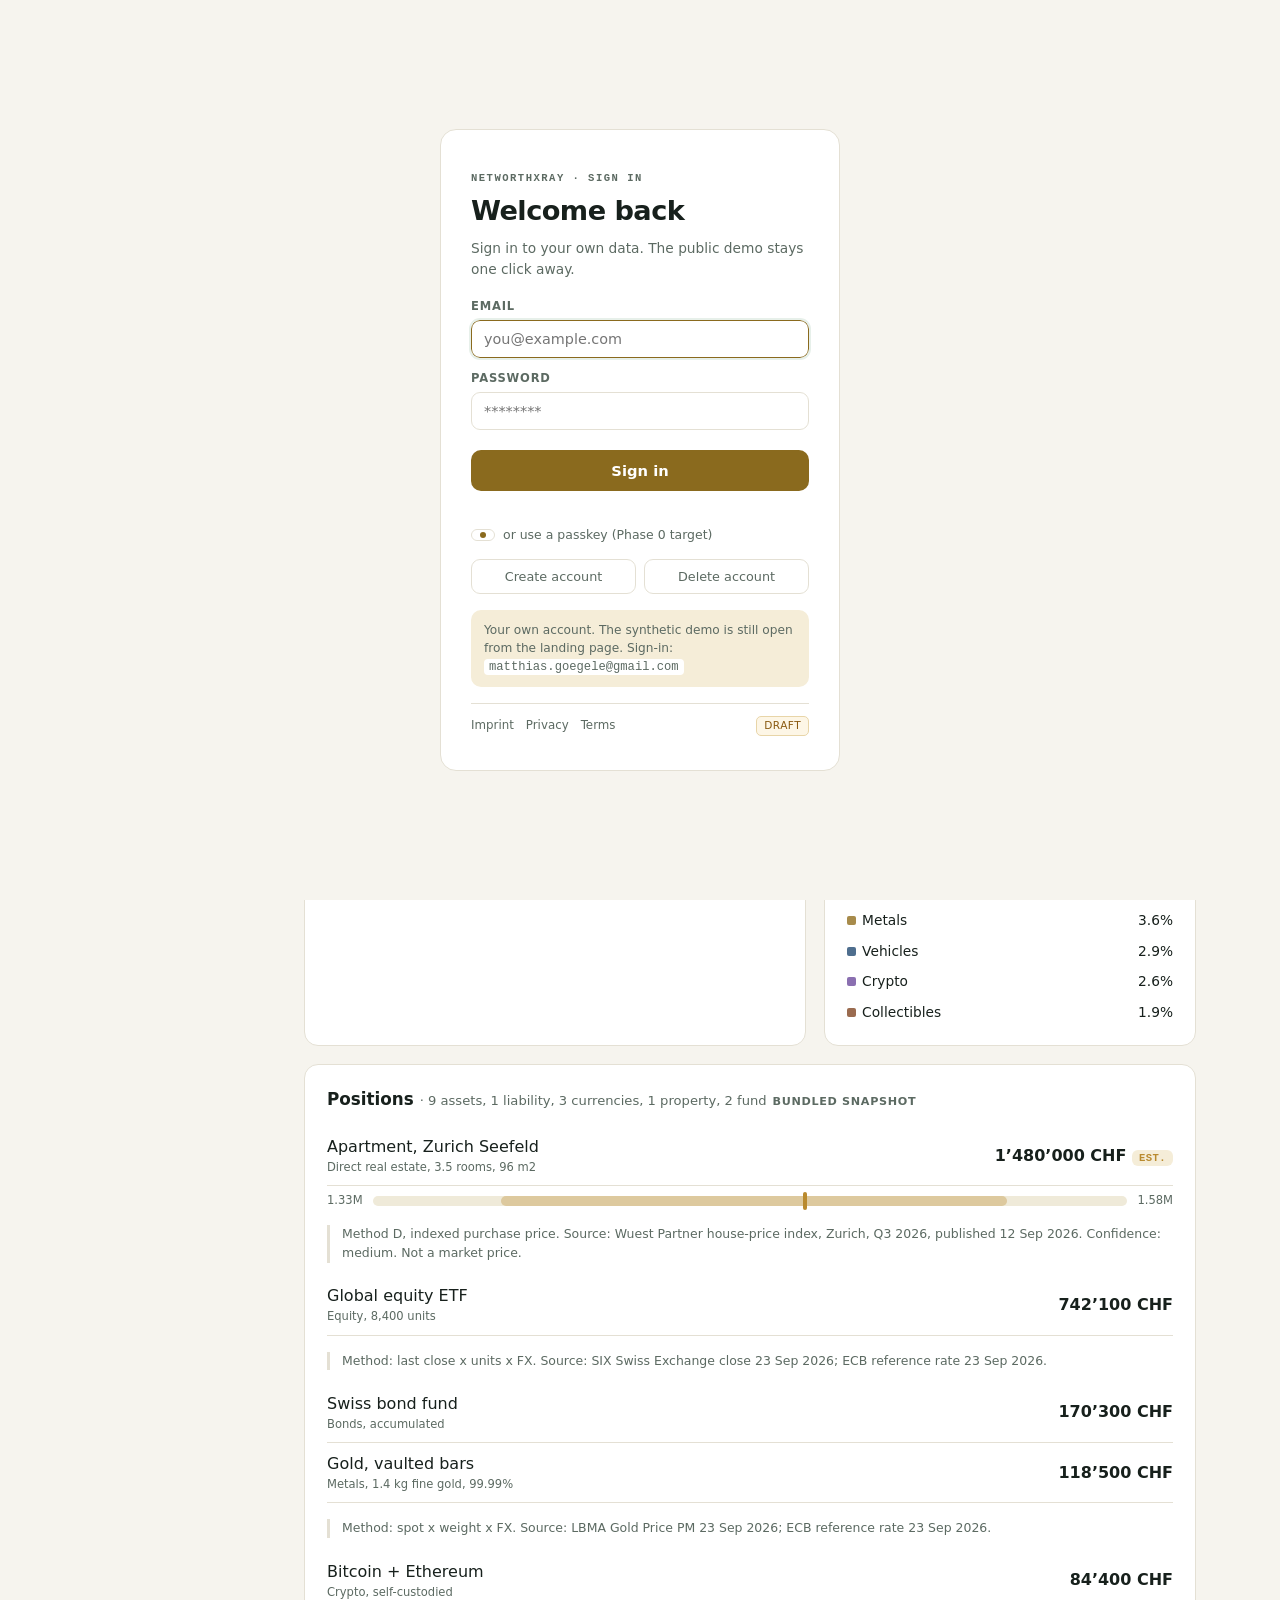
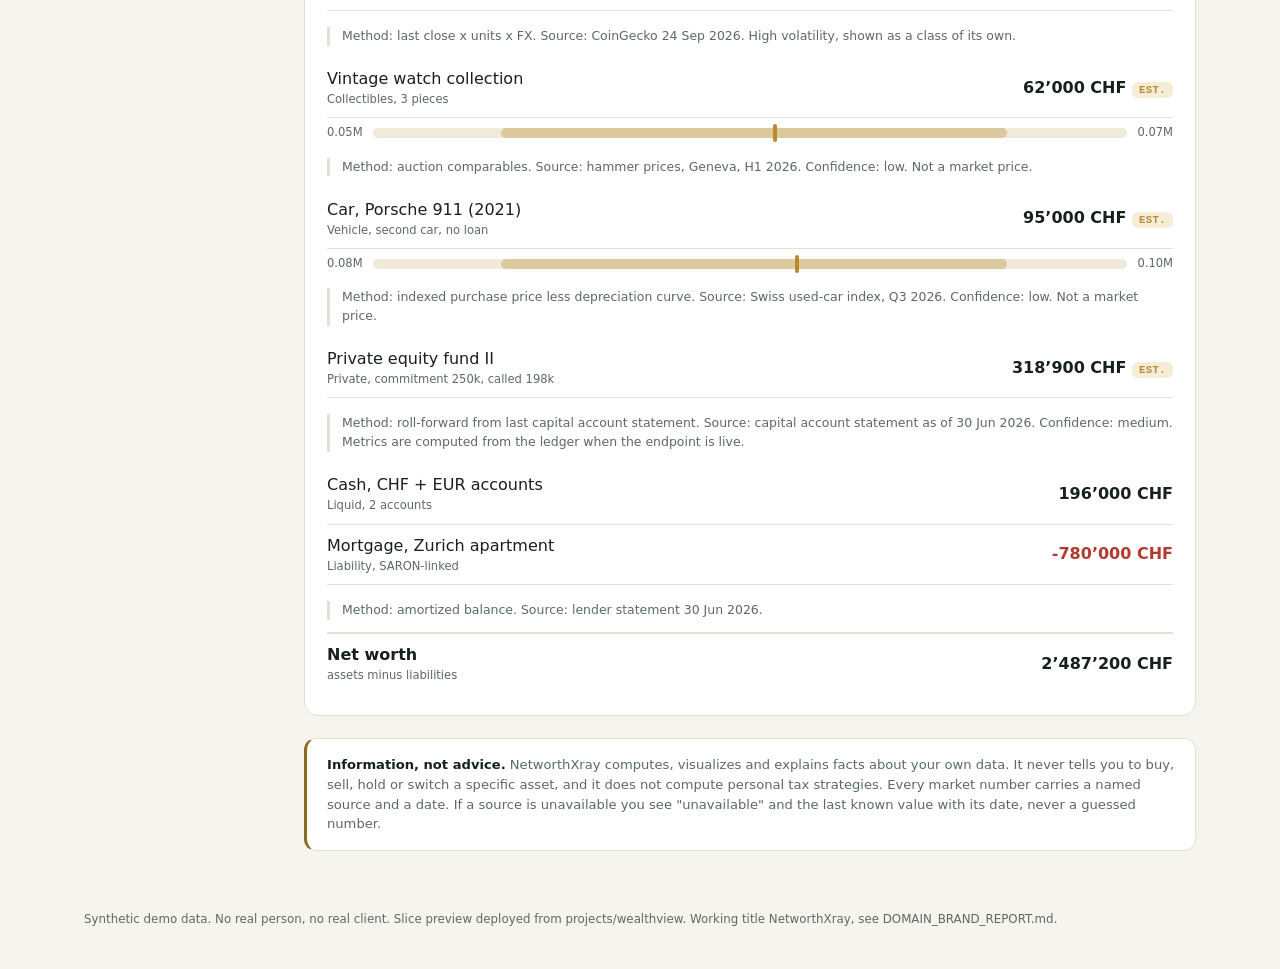
==== app.html @ 2829e78d "feat: life-change check-in + fix boot-order i18n key leak" ====
<!DOCTYPE html>
<html lang="en">
<head>
<meta charset="UTF-8">
<meta name="viewport" content="width=device-width, initial-scale=1.0">
<link rel="icon" href="data:image/svg+xml,%3Csvg xmlns='http://www.w3.org/2000/svg' viewBox='0 0 16 16'%3E%3Crect width='16' height='16' rx='3' fill='%231F5E4C'/%3E%3C/svg%3E">
<link rel="manifest" href="manifest.json">
<link rel="apple-touch-icon" href="icon.svg">
<meta name="theme-color" content="#1F5E4C">
<meta name="apple-mobile-web-app-capable" content="yes">
<meta name="apple-mobile-web-app-status-bar-style" content="default">
<meta name="apple-mobile-web-app-title" content="">
<title>NetworthXray</title>
<meta name="robots" content="noindex,nofollow">
<meta name="description" content="NetworthXray app: the personal wealth cockpit behind the sign-in. Net worth, allocation, valuations across currencies, a Swiss tax pack, all with method, source and date.">
<style>
  :root{
    --pine:#1F5E4C; --pine-soft:#E7F0EA; --paper:#F6F4EE; --card:#FFFFFF;
    --ink:#17201C; --muted:#5C6A62; --line:#E4E0D4;
    --est:#B98A2E; --est-soft:#F5EDD8; --pos:#2E6B3E; --neg:#B23A2E;
  }
  *{box-sizing:border-box;}
  body{margin:0;background:var(--paper);color:var(--ink);
    font-family:system-ui,-apple-system,"Segoe UI",sans-serif;line-height:1.5;}
  .num{font-variant-numeric:tabular-nums;}
  header{border-bottom:1px solid var(--line);background:var(--card);position:sticky;top:0;z-index:20;}
  .bar{max-width:1160px;margin:0 auto;padding:13px 24px;display:flex;align-items:center;gap:16px;}
  .brand{display:inline-flex;align-items:center;gap:8px;font-weight:700;letter-spacing:-.01em;font-size:1.05rem;}
  .brand .mk{width:24px;height:24px;border-radius:6px;display:block;}
  .brand b{color:var(--pine);}
  .who{margin-left:auto;font-size:.8rem;color:var(--muted);}
  .demo{font-size:.66rem;font-weight:700;letter-spacing:.1em;text-transform:uppercase;
    color:var(--est);background:var(--est-soft);padding:3px 9px;border-radius:999px;
    font-family:ui-monospace,monospace;}
  .shell{max-width:1160px;margin:0 auto;padding:0 24px 60px;display:grid;
    grid-template-columns:196px 1fr;gap:24px;align-items:start;}
  .nav{position:sticky;top:64px;padding:20px 0;display:flex;flex-direction:column;gap:2px;}
  .nav a{padding:9px 13px;border-radius:9px;color:var(--muted);text-decoration:none;
    font-size:.87rem;font-weight:500;cursor:pointer;}
  .nav a:hover{background:var(--card);color:var(--ink);}
  .nav a.on{background:var(--pine);color:#fff;}
  .nav .sec{font-family:ui-monospace,monospace;font-size:.62rem;letter-spacing:.14em;
    text-transform:uppercase;color:var(--muted);padding:14px 13px 4px;font-weight:700;}
  main{padding:26px 0 0;min-width:0;}
  .view{display:none;} .view.on{display:block;}
  .grid{display:grid;gap:18px;}
  .hero{grid-template-columns:1.35fr 1fr;}
  @media(max-width:820px){.hero{grid-template-columns:1fr;}}
  .card{background:var(--card);border:1px solid var(--line);border-radius:14px;padding:22px;}
  .eyebrow{font-family:ui-monospace,monospace;letter-spacing:.14em;text-transform:uppercase;
    font-size:.66rem;color:var(--muted);font-weight:700;}
  h1{font-size:2.5rem;font-weight:700;letter-spacing:-.02em;margin:.35rem 0 .2rem;font-variant-numeric:tabular-nums;}
  h2{font-size:1.05rem;margin:0 0 14px;font-weight:600;}
  h3{font-size:.9rem;margin:18px 0 8px;font-weight:700;}
  .sub{color:var(--muted);font-size:.85rem;display:flex;gap:14px;flex-wrap:wrap;align-items:center;}
  .chg{font-weight:600;font-size:.85rem;}
  .chg.up{color:var(--pos);} .chg.down{color:var(--neg);}
  .src{display:inline-flex;align-items:center;gap:5px;font-size:.72rem;color:var(--muted);
    border:1px solid var(--line);border-radius:999px;padding:2px 8px;}
  .src .dot{width:6px;height:6px;border-radius:50%;background:var(--pine);}
  .row{display:flex;justify-content:space-between;align-items:center;padding:9px 0;border-bottom:1px solid var(--line);gap:12px;}
  .row:last-child{border-bottom:0;}
  .row .l{display:flex;flex-direction:column;min-width:0;}
  .row .l small{color:var(--muted);font-size:.72rem;}
  .row .r{text-align:right;font-variant-numeric:tabular-nums;font-weight:600;white-space:nowrap;}
  .alloc{display:grid;gap:10px;margin-top:4px;}
  .alloc .a{display:grid;grid-template-columns:1fr auto;gap:8px;align-items:center;font-size:.86rem;}
  .bar2{height:8px;border-radius:6px;background:var(--pine-soft);overflow:hidden;margin-top:4px;}
  .bar2 i{display:block;height:100%;background:var(--pine);border-radius:6px;}
  .est-badge{font-size:.66rem;font-weight:700;color:var(--est);background:var(--est-soft);
    padding:2px 7px;border-radius:6px;font-family:ui-monospace,monospace;letter-spacing:.04em;}
  .stale-badge{font-size:.66rem;font-weight:700;color:#8a3b12;background:#F6E2D2;
    padding:2px 7px;border-radius:6px;font-family:ui-monospace,monospace;letter-spacing:.04em;}
  .rm{font-size:.66rem;font-weight:700;color:var(--muted);background:transparent;
    border:1px solid var(--line);border-radius:6px;padding:3px 8px;margin-left:8px;
    cursor:pointer;letter-spacing:.04em;}
  .rm:hover{color:var(--neg);border-color:var(--neg);}
  .rm-toggle{font-size:.7rem;font-weight:700;color:var(--muted);background:transparent;
    border:1px solid var(--line);border-radius:6px;padding:5px 10px;margin:10px 0 4px;
    cursor:pointer;letter-spacing:.04em;text-transform:uppercase;}
  .rm-toggle:hover{color:var(--pine);border-color:var(--pine);}
  #rmList .row{opacity:.72;}
  .restore{font-size:.66rem;font-weight:700;color:var(--pine);background:transparent;
    border:1px solid var(--pine);border-radius:6px;padding:3px 8px;margin-left:8px;
    cursor:pointer;letter-spacing:.04em;}
  .restore:hover{background:var(--pine);color:#fff;}
  .range{display:flex;align-items:center;gap:10px;margin-top:6px;}
  .range .track{flex:1;height:10px;background:#EFEAD9;border-radius:6px;position:relative;}
  .range .band{position:absolute;top:0;bottom:0;background:var(--est);opacity:.35;border-radius:6px;}
  .range .pt{position:absolute;top:-4px;width:4px;height:18px;background:var(--est);border-radius:2px;}
  .flag{display:flex;gap:10px;padding:10px 0;border-bottom:1px solid var(--line);font-size:.85rem;}
  .flag:last-child{border-bottom:0;}
  .flag .k{font-family:ui-monospace,monospace;font-size:.68rem;font-weight:700;color:var(--pine);
    background:var(--pine-soft);padding:2px 7px;border-radius:6px;height:fit-content;white-space:nowrap;}
  .flag small{color:var(--muted);display:block;margin-top:2px;}
  .note{margin-top:16px;font-size:.78rem;color:var(--muted);border-left:3px solid var(--line);padding-left:12px;}
  .nocall{margin-top:22px;background:var(--card);border:1px solid var(--line);border-left:3px solid var(--pine);
    border-radius:12px;padding:16px 20px;font-size:.82rem;color:var(--muted);}
  .nocall b{color:var(--ink);}
  .strip{display:grid;grid-template-columns:repeat(auto-fill,minmax(168px,1fr));gap:12px;}
  .tick{background:var(--card);border:1px solid var(--line);border-radius:12px;padding:14px 15px;}
  .tick .nm{font-size:.78rem;font-weight:600;}
  .tick .vl{font-size:1.25rem;font-weight:700;font-variant-numeric:tabular-nums;margin:3px 0 2px;}
  .tick .mt{font-size:.68rem;color:var(--muted);display:flex;justify-content:space-between;gap:6px;}
  .tick .mt .dt{font-family:ui-monospace,monospace;}
  form .f{display:grid;grid-template-columns:1fr 1fr;gap:12px;}
  @media(max-width:640px){form .f{grid-template-columns:1fr;}}
  label{display:block;font-size:.72rem;font-weight:700;color:var(--muted);
    text-transform:uppercase;letter-spacing:.07em;margin:12px 0 5px;}
  input,select{width:100%;padding:10px 12px;border:1px solid var(--line);border-radius:9px;
    font-size:.9rem;font-family:inherit;background:#fff;color:var(--ink);}
  input:focus,select:focus{outline:2px solid var(--pine-soft);border-color:var(--pine);}
  .btn{margin-top:16px;padding:11px 18px;border:0;border-radius:10px;background:var(--pine);
    color:#fff;font-size:.88rem;font-weight:600;cursor:pointer;font-family:inherit;}
  .btn:hover{background:#194b3d;}
  .btn.ghost{background:#fff;color:var(--muted);border:1px solid var(--line);}
  .tag{font-size:.68rem;font-family:ui-monospace,monospace;background:var(--pine-soft);
    color:var(--pine);padding:2px 7px;border-radius:6px;}
  .tag.tag-warn{background:#fdecc8;color:#8a5a00;}
  .empty{color:var(--muted);font-size:.85rem;padding:10px 0;}

  .q{margin-top:6px;}
  .q .qi{padding:13px 0;border-bottom:1px solid var(--line);}
  .q .qi:last-of-type{border-bottom:0;}
  .q .qt{font-size:.87rem;font-weight:600;margin:0 0 9px;}
  .q .qo{display:flex;gap:8px;flex-wrap:wrap;}
  .q .qo label{display:inline-flex;align-items:center;gap:6px;margin:0;padding:7px 12px;
    border:1px solid var(--line);border-radius:999px;font-size:.8rem;font-weight:500;
    text-transform:none;letter-spacing:0;color:var(--muted);cursor:pointer;background:#fff;}
  .q .qo input{width:auto;margin:0;padding:0;}
  .q .qo label.sel{border-color:var(--pine);background:var(--pine-soft);color:var(--ink);font-weight:600;}
  .chips{display:flex;gap:8px;flex-wrap:wrap;margin-top:4px;}
  .chip{padding:8px 14px;border:1px solid var(--line);border-radius:999px;background:#fff;
    font-size:.83rem;font-weight:600;color:var(--muted);cursor:pointer;font-family:inherit;}
  .chip:hover{border-color:var(--pine);color:var(--pine);}
  .chip.on{background:var(--pine);color:#fff;border-color:var(--pine);}
  .gapbar{margin-top:6px;}
  .gapbar .gl{display:grid;grid-template-columns:150px 1fr 200px;gap:12px;align-items:center;
    padding:9px 0;border-bottom:1px solid var(--line);font-size:.83rem;}
  .gapbar .gl:last-child{border-bottom:0;}
  @media(max-width:820px){.gapbar .gl{grid-template-columns:1fr;gap:4px;}}
  .gapbar .track{position:relative;height:22px;background:#EFEAD9;border-radius:6px;overflow:hidden;}
  .gapbar .cur{position:absolute;top:0;bottom:0;background:rgba(31,94,76,.22);}
  .gapbar .tgt{position:absolute;top:-3px;bottom:-3px;width:3px;background:var(--pine);border-radius:2px;}
  .gapbar .delta{font-variant-numeric:tabular-nums;font-weight:600;text-align:right;}
  .gapbar .delta.over{color:var(--est);} .gapbar .delta.under{color:var(--neg);}
  .gapbar .delta.matched{color:var(--pos);}
  .rep{margin-top:8px;border:1px solid var(--line);border-radius:12px;padding:18px 20px;
    background:#FCFBF7;font-size:.87rem;line-height:1.6;}
  .rep h3{margin:14px 0 6px;font-size:.82rem;font-family:ui-monospace,monospace;letter-spacing:.08em;
    text-transform:uppercase;color:var(--pine);}
  .rep h3:first-child{margin-top:0;}
  .rep p{margin:0 0 6px;}
  .rep .closing{color:var(--muted);font-size:.78rem;border-top:1px solid var(--line);
    padding-top:10px;margin-top:12px;}
  footer{max-width:1160px;margin:0 auto;padding:0 24px 40px;color:var(--muted);font-size:.74rem;}

  .gate{position:fixed;inset:0;background:var(--paper);display:flex;align-items:center;
    justify-content:center;padding:24px;z-index:50;}
  .gate.hidden{display:none;}
  .gate .box{background:var(--card);border:1px solid var(--line);border-radius:16px;
    padding:34px 30px;max-width:400px;width:100%;}
  .gate h1{font-size:1.7rem;margin:.2rem 0 .4rem;letter-spacing:-.02em;}
  .gate p{color:var(--muted);font-size:.86rem;margin:.2rem 0 18px;}
  .gate .go{margin-top:20px;width:100%;padding:12px;border:0;border-radius:10px;
    background:var(--pine);color:#fff;font-size:.92rem;font-weight:600;cursor:pointer;font-family:inherit;}
  .gate .go:hover{background:#194b3d;}
  .gate .hint{margin-top:16px;font-size:.76rem;color:var(--muted);
    background:var(--est-soft);border-radius:10px;padding:11px 13px;}
  .gate .hint code{font-family:ui-monospace,monospace;background:#fff;padding:1px 5px;border-radius:4px;}
  .gate .ops{display:flex;gap:8px;margin-top:14px;}
  .gate .ops button{flex:1;padding:9px;border:1px solid var(--line);border-radius:9px;
    background:#fff;cursor:pointer;font-family:inherit;font-size:.8rem;color:var(--muted);}
  .gate .ops button:hover{border-color:var(--pine);color:var(--pine);}
  .gate .passkey{display:flex;align-items:center;gap:8px;margin-top:12px;font-size:.78rem;color:var(--muted);}
  .gate .gatefoot{display:flex;flex-wrap:wrap;gap:12px;align-items:center;margin-top:16px;
    padding-top:12px;border-top:1px solid var(--line);font-size:.74rem;}
  .gate .gatefoot a{color:var(--muted);text-decoration:none;}
  .gate .gatefoot a:hover{color:var(--pine);}
  .gate .gateerr{color:#b3261e;font-size:.8rem;margin-top:10px;min-height:1em;}
  .gate .drafttag{margin-left:auto;background:#fdf6e6;border:1px solid #e8d5a8;color:#8a5a12;
    border-radius:5px;padding:1px 7px;font-size:.66rem;text-transform:uppercase;letter-spacing:.04em;}

  /* responsive: desktop, iPad, mobile */
  .navbtn{display:none;margin-left:auto;background:var(--card);border:1px solid var(--line);
    border-radius:9px;padding:7px 12px;font:inherit;font-size:.82rem;font-weight:600;
    color:var(--ink);cursor:pointer;}
  .navbtn:hover{border-color:var(--pine);color:var(--pine);}
  .navbtn .chev{color:var(--muted);font-size:.7rem;}
  .langbtn{margin-left:auto;background:var(--card);border:1px solid var(--line);
    border-radius:9px;padding:7px 11px;font:inherit;font-size:.8rem;font-weight:700;
    letter-spacing:.04em;color:var(--ink);cursor:pointer;}
  .langbtn:hover{border-color:var(--pine);color:var(--pine);}
  .navbtn{margin-left:0;}
  @media(max-width:1024px){
    .bar{flex-wrap:wrap;row-gap:8px;}
    .who{order:3;flex-basis:100%;margin-left:0;}
  }
  @media(max-width:860px){
    .shell{grid-template-columns:1fr;gap:0;padding:0 18px 48px;}
    .navbtn{display:inline-flex;align-items:center;gap:6px;}
    /* collapsed by default on small screens, opens as a panel under the header */
    .nav{position:static;top:auto;padding:0;gap:4px;border:1px solid var(--line);
      border-radius:12px;background:var(--card);overflow:hidden;
      max-height:0;opacity:0;margin:0;visibility:hidden;
      transition:max-height .18s ease,opacity .18s ease,visibility .18s;}
    .nav.open{max-height:520px;opacity:1;visibility:visible;margin:14px 0 6px;padding:8px;}
    .nav a{padding:12px 13px;font-size:.95rem;}
    .nav .sec{padding:10px 13px 3px;}
    main{padding:18px 0 0;}
    h1{font-size:2rem;}
    .card{padding:18px;}
  }
  @media(max-width:640px){
    .bar{padding:12px 16px;gap:10px;}
    .brand{font-size:1rem;}
    .demo{font-size:.6rem;padding:2px 7px;}
    .who{font-size:.74rem;}
    h1{font-size:1.7rem;}
    .card{padding:16px;}
    .chips{gap:7px;}
    .chip{padding:7px 11px;font-size:.82rem;}
    .gapbar .gl{grid-template-columns:1fr;gap:6px;}
    /* A portfolio row carries a value, badges and up to three controls in .r;
       with white-space:nowrap it cannot fit a narrow screen and pushes the
       page wide. Let the right side wrap and the row top-align. */
    .row{align-items:flex-start;}
    .row .l{flex:1 1 auto;}
    .row .r{white-space:normal;display:flex;flex-wrap:wrap;justify-content:flex-end;
      align-items:baseline;gap:4px 8px;}
  }
  @media(max-width:420px){
    .who{display:none;}
    .demo:not(.aidraft){display:none;}
  }
  /* Statement upload: a drop zone doubling as the file picker. */
  .drop{display:flex;flex-direction:column;gap:8px;align-items:flex-start;
    border:1.5px dashed var(--line);border-radius:14px;padding:20px;cursor:pointer;
    background:var(--paper);transition:border-color .12s,background .12s;}
  .drop:hover,.drop.over{border-color:var(--pine);background:var(--card);}
  .drop strong{font-size:.95rem;}
  .drop span{color:var(--muted);font-size:.85rem;max-width:70ch;}
  .drop input[type=file]{font:inherit;font-size:.82rem;margin-top:2px;}
  /* Preview chip: what a confirm would do, before it is pressed. */
  .pv{display:inline-block;font-size:.72rem;font-family:ui-monospace,monospace;
    padding:3px 9px;border-radius:999px;margin:6px 0 0;border:1px solid var(--line);
    color:var(--muted);background:var(--paper);}
  .pv-create_asset,.pv-stack,.pv-flow{color:var(--pine);border-color:var(--pine-soft);}
  .pv-flow_dup{color:var(--muted);}
  .pv-supersede{color:#8a6d3b;border-color:#e6d9bf;background:#fbf6ec;}
  .pv-refuse{color:#a33;border-color:#e6c3c3;background:#fbf0f0;font-weight:600;}
  /* Tour lightbox: a stacked screenshot with a caption, deep-linkable. */
  .tourbtn{background:var(--card);border:1px solid var(--line);border-radius:9px;
    padding:7px 12px;font:inherit;font-size:.8rem;font-weight:600;color:var(--ink);cursor:pointer;}
  .tourbtn:hover{border-color:var(--pine);color:var(--pine);}
  .lbox{position:fixed;inset:0;z-index:60;background:rgba(23,32,28,.72);
    display:none;align-items:center;justify-content:center;padding:22px;}
  .lbox.on{display:flex;}
  .lbox .panel{background:var(--card);border-radius:16px;max-width:900px;width:100%;
    max-height:92vh;overflow:auto;display:flex;flex-direction:column;}
  .lbox .lhead{display:flex;align-items:center;gap:12px;padding:14px 16px;border-bottom:1px solid var(--line);}
  .lbox .lhead .tag{flex:none;}
  .lbox .lhead .ttl{font-weight:700;font-size:1rem;}
  .lbox .lhead .cnt{margin-left:auto;font-size:.78rem;color:var(--muted);font-variant-numeric:tabular-nums;}
  .lbox .x{background:none;border:1px solid var(--line);border-radius:8px;width:34px;height:34px;
    font-size:1.05rem;line-height:1;color:var(--ink);cursor:pointer;flex:none;}
  .lbox .shotwrap{background:var(--pine-soft);padding:10px;display:flex;justify-content:center;}
  .lbox .shotwrap img{max-width:100%;max-height:60vh;border-radius:8px;border:1px solid var(--line);
    height:auto;object-fit:contain;}
  .lbox .cap{padding:14px 18px;}
  .lbox .cap p{margin:.4rem 0 0;color:var(--muted);font-size:.9rem;line-height:1.6;}
  .lbox .dots{display:flex;gap:7px;justify-content:center;padding:0 0 10px;}
  .lbox .dots i{width:9px;height:9px;border-radius:50%;background:var(--line);cursor:pointer;display:block;}
  .lbox .dots i.on{background:var(--pine);}
  .lbox .lfoot{display:flex;gap:10px;justify-content:space-between;align-items:center;
    padding:12px 16px;border-top:1px solid var(--line);}
  .lbox .lfoot .btn{min-height:44px;min-width:44px;}
  .lbox .lfoot .spbtn{background:none;border:1px solid var(--line);border-radius:9px;
    padding:9px 14px;font:inherit;font-size:.84rem;font-weight:600;color:var(--ink);cursor:pointer;}
  /* History panel: a table of recorded valuations, current vs replaced. */
  .lbox .hp{max-width:640px;}
  .histwrap{padding:2px 18px 18px;}
  #histRows .hrow{display:flex;align-items:baseline;gap:10px;padding:10px 0;border-top:1px solid var(--line);}
  #histRows .hrow:first-child{border-top:none;}
  #histRows .hrow .amt{font-weight:700;font-variant-numeric:tabular-nums;}
  #histRows .hrow .meta{color:var(--muted);font-size:.78rem;line-height:1.5;}
  #histRows .hrow .flag{margin-left:auto;flex:none;font-size:.66rem;font-weight:700;letter-spacing:.04em;
    border:1px solid var(--line);border-radius:999px;padding:2px 8px;text-transform:uppercase;}
  #histRows .hrow.cur .flag{color:var(--pine);border-color:var(--pine);}
  #histRows .hrow.rep{opacity:.68;}
  #histRows .hrow.rep .flag{color:var(--muted);}
  #histRows .hrow .hfix{margin-left:8px;flex:none;font-size:.68rem;font-weight:700;color:var(--muted);
    background:transparent;border:1px solid var(--line);border-radius:7px;padding:4px 9px;cursor:pointer;font-family:inherit;}
  #histRows .hrow .hfix:hover{color:var(--pine);border-color:var(--pine);}
  .histchg{margin-top:18px;border-top:1px solid var(--line);padding-top:14px;}
  .histchg .hd{font-size:.68rem;font-weight:700;text-transform:uppercase;letter-spacing:.06em;
    color:var(--muted);margin-bottom:8px;}
  .histchg .crow{display:flex;align-items:baseline;gap:10px;padding:8px 0;border-top:1px solid var(--line);}
  .histchg .crow:first-child{border-top:none;}
  .histchg .crow .act{font-size:.72rem;font-weight:700;color:var(--pine);flex:none;min-width:88px;}
  .histchg .crow .when{color:var(--muted);font-size:.72rem;margin-left:auto;flex:none;font-variant-numeric:tabular-nums;}
  .histchg .crow .what{font-size:.8rem;line-height:1.5;}
  .histchg .none{color:var(--muted);font-size:.8rem;}
  @media(max-width:640px){
    .lbox{padding:0;}
    .lbox .panel{max-width:none;width:100%;max-height:100vh;height:100vh;border-radius:0;}
    .lbox .shotwrap img{max-height:46vh;}
    /* 44px tap targets on a phone */
    .navbtn,.langbtn,.tourbtn,.btn{min-height:44px;}
    .lbox .cap{padding:12px 16px;}
  }
</style>
</head>
<body>
<script src="api-base.js"></script>

<div class="gate" id="gate">
  <div class="box">
    <span class="eyebrow" data-i18n="gate.eyebrow">NetworthXray &middot; sign in</span>
    <h1 data-i18n="gate.title">Welcome back</h1>
    <p data-i18n="gate.sub">Slice preview. Synthetic data only, no real accounts.</p>
    <div id="loginForm">
      <label for="em" data-i18n="gate.email">Email</label>
      <input id="em" type="email" placeholder="you@example.com" autocomplete="username">
      <label for="pw" data-i18n="gate.password">Password</label>
      <input id="pw" type="password" placeholder="********" autocomplete="current-password">
      <button class="go" id="signin" data-i18n="gate.signin">Sign in</button>
      <div class="gateerr" id="gateErr" role="alert"></div>
      <div class="passkey"><span class="src"><span class="dot"></span></span> <span data-i18n="gate.passkey">or use a passkey (Phase 0 target)</span></div>
      <div class="ops">
        <button id="newacc" data-i18n="gate.create">Create account</button>
        <button id="delacc" data-i18n="gate.delete">Delete account</button>
      </div>
      <div class="hint"><span data-i18n="gate.hint">Your own account. The synthetic demo is still open from the landing page.</span>
      <span data-i18n="gate.hint_identity">Sign-in:</span> <code>matthias.goegele@gmail.com</code></div>
    </div>
    <div id="resetForm" style="display:none;">
      <h1 data-i18n="gate.reset_title">Set a new password</h1>
      <p data-i18n="gate.reset_sub">This account was opened with a temporary password. Choose a new one to continue.</p>
      <label for="pw1" data-i18n="gate.reset_new">New password</label>
      <input id="pw1" type="password" autocomplete="new-password">
      <label for="pw2" data-i18n="gate.reset_confirm">Confirm new password</label>
      <input id="pw2" type="password" autocomplete="new-password">
      <button class="go" id="resetGo" data-i18n="gate.reset_go">Save and continue</button>
      <div class="gateerr" id="resetErr" role="alert"></div>
    </div>
    <div class="gatefoot">
      <a href="legal/imprint.html" data-i18n="legal.imprint.title">Imprint</a>
      <a href="legal/privacy.html" data-i18n="legal.privacy.title">Privacy</a>
      <a href="legal/terms.html" data-i18n="legal.terms.title">Terms</a>
      <span class="drafttag" data-i18n="legal.draft_banner_label">Draft</span>
    </div>
  </div>
</div>

<header id="app">
  <div class="bar">
    <span class="brand"><img class="mk" src="icon.svg" alt=""><span data-i18n="brand.name">NetworthXray</span></span>
    <span class="demo" data-i18n="brand.demo">synthetic demo</span>
    <span class="demo aidraft" style="color:var(--pine);background:var(--pine-soft);" data-i18n="brand.aidraft">AI draft, model generated</span>
    <button class="langbtn" id="langBtn" type="button" title="Language"><span id="langLabel">DE</span></button>
    <button class="tourbtn" id="tourBtn" type="button" data-i18n="tour.open">Tour</button>
    <button class="navbtn" id="navBtn" type="button" aria-expanded="false" aria-controls="mainNav">
      <span id="navLabel" data-i18n="nav.menu">Menu</span> <span class="chev">&#9662;</span>
    </button>
    <span class="who"><span id="emailOut">Lena Muster</span> &middot; <span data-i18n="who.base">base</span> CHF &middot; <span data-i18n="who.asof">as of</span> 24 Sep 2026</span>
  </div>
</header>

<div class="shell">
  <nav class="nav" id="mainNav">
    <a data-v="portfolio" class="on" data-i18n="nav.portfolio">Portfolio</a>
    <a data-v="market" data-i18n="nav.market">Market today</a>
    <a data-v="style" data-i18n="nav.style">Investment style</a>
    <a data-v="insights" data-i18n="nav.insights">Insights</a>
    <a data-v="education" data-i18n="nav.education">Education</a>
    <a data-v="checkin" data-i18n="nav.checkin">Life check-in</a>
    <a data-v="scenario" data-i18n="nav.scenario">Scenarios</a>
    <a data-v="governance" data-i18n="nav.governance">Governed AI</a>
    <a data-v="estate" data-i18n="nav.estate">Estate</a>
    <a data-v="compliance" data-i18n="nav.compliance">Compliance</a>
    <a data-v="documents" data-i18n="nav.documents">Documents</a>
    <a data-v="add" data-i18n="nav.add">Add position</a>
    <div class="sec" data-i18n="nav.section">Coming later</div>
    <a data-v="tax" data-i18n="nav.tax">Tax (CH)</a>
    <a data-v="sharing" data-i18n="nav.sharing">Sharing</a>
  </nav>

  <main>
    <!-- PORTFOLIO -->
    <section class="view on" id="v-portfolio">
      <div class="grid hero">
        <section class="card">
          <span class="eyebrow" data-i18n="portfolio.eyebrow">Total net worth</span>
          <h1 id="nw">2,847,300 <span style="font-size:1.1rem;color:var(--muted);font-weight:500;">CHF</span></h1>
          <div class="sub">
            <span class="chg up" data-i18n="portfolio.monthly">+1.8% this month</span>
            <span class="src"><span class="dot"></span><span data-i18n="portfolio.sourced">every figure dated and sourced</span></span>
          </div>
          <p class="note" data-i18n="portfolio.note">Three of six positions are estimates. They carry a range, a method and a
          named index source, and are drawn differently from market prices. Add a position from the
          left and the totals update.</p>
        </section>
        <section class="card">
          <span class="eyebrow" data-i18n="portfolio.allocation">Allocation</span>
          <div style="display:flex;justify-content:flex-end;gap:4px;margin:2px 0 -2px;">
            <button class="rm-toggle" id="allocModeBars" type="button"
                    data-i18n="portfolio.alloc.bars" aria-pressed="true">Bars</button>
            <button class="rm-toggle" id="allocModeDonut" type="button"
                    data-i18n="portfolio.alloc.donut" aria-pressed="false">Donut</button>
          </div>
          <div class="alloc" id="alloc"></div>
          <div id="allocDonutWrap" hidden style="display:flex;gap:16px;align-items:center;flex-wrap:wrap;margin-top:6px;">
            <svg id="allocDonut" viewBox="0 0 180 180" style="width:180px;height:180px;flex:0 0 auto;"
                 role="img" data-i18n-aria="portfolio.alloc.donut.aria"
                 aria-label="Allocation by asset class"></svg>
            <div id="allocDonutLegend" class="alloc" style="flex:1 1 200px;"></div>
          </div>
        </section>
      </div>

      <section class="card" style="margin-top:18px;" id="wealthCard" hidden>
        <h2><span data-i18n="wealth.title">Net worth over time</span>
          <span style="font-weight:400;color:var(--muted);font-size:.82rem;" id="wealthMeta"></span></h2>
        <svg id="wealthChart" viewBox="0 0 720 170" preserveAspectRatio="none"
             style="width:100%;height:170px;display:block;" role="img"
             aria-label="Net worth over time"></svg>
        <p class="note" id="wealthNote"></p>
        <p class="note" id="wealthSplit" hidden></p>
        <p class="note" id="wealthConverted" hidden></p>
        <p class="note" id="wealthSkipped" hidden style="color:var(--est);"></p>
        <p class="note" id="wealthBreak" hidden style="color:var(--est);"></p>
        <div id="wealthStackWrap" hidden style="margin-top:10px;">
          <div style="font-weight:600;color:var(--muted);font-size:.72rem;text-transform:uppercase;letter-spacing:.06em;margin-bottom:4px;"
               data-i18n="wealth.stack.title">Assets by class</div>
          <svg id="wealthStack" viewBox="0 0 720 150" preserveAspectRatio="none"
               style="width:100%;height:150px;display:block;" role="img"
               aria-label="Assets by class over time"></svg>
          <div id="wealthLegend" style="display:flex;flex-wrap:wrap;gap:10px;margin-top:8px;font-size:.72rem;color:var(--muted);"></div>
        </div>
      </section>

      <section class="card" style="margin-top:18px;">
        <h2><span data-i18n="portfolio.positions">Positions</span> <span style="font-weight:400;color:var(--muted);font-size:.82rem;" id="posMeta"></span>
          <span style="font-weight:600;color:var(--muted);font-size:.7rem;text-transform:uppercase;letter-spacing:.06em;" id="srcTag" data-i18n="portfolio.srctag.snapshot">bundled snapshot</span></h2>
        <div id="posList"></div>
        <p class="note" id="posNote" style="display:none;"></p>
        <div id="removedWrap" style="display:none;">
          <button class="rm-toggle" type="button" id="rmToggle" aria-expanded="false"></button>
          <div id="rmList"></div>
        </div>
        <div class="row" style="border-top:2px solid var(--line);margin-top:6px;">
          <div class="l"><span style="font-weight:700;" data-i18n="portfolio.networth">Net worth</span><small data-i18n="portfolio.networth_sub">assets minus liabilities</small></div>
          <div class="r" id="nw2">2,847,300 CHF</div>
        </div>
      </section>

      <section class="card" id="privateCard" style="margin-top:18px;display:none;">
        <h2><span data-i18n="portfolio.private.title">Private markets</span>
          <span style="font-weight:400;color:var(--muted);font-size:.82rem;" id="privateMeta"></span></h2>
        <div id="privateList"></div>
        <p class="note" id="privateNote"></p>
      </section>

      <div class="nocall">
        <b data-i18n="portfolio.nocall.title">Information, not advice.</b> <span data-i18n="portfolio.nocall.body">NetworthXray computes, visualizes and explains facts about your
        own data. It never tells you to buy, sell, hold or switch a specific asset, and it does not
        compute personal tax strategies. Every market number carries a named source and a date. If a
        source is unavailable you see "unavailable" and the last known value with its date, never a
        guessed number.</span>
      </div>
    </section>

    <!-- MARKET -->
    <section class="view" id="v-market">
      <span class="eyebrow">The world today</span>
      <h2 style="font-size:1.4rem;margin:.3rem 0 4px;">Market strip</h2>
      <p class="sub" style="margin-bottom:16px;">Each tile shows value, source, and the date the
      source published. Nothing on this page is a forecast or a recommendation.</p>
      <div class="strip" id="strip"></div>

      <section class="card" style="margin-top:20px;">
        <h2 data-i18n="market.sentiment.h">Sentiment</h2>
        <div id="sentiment"></div>
      </section>

      <section class="card" style="margin-top:16px;">
        <h2 data-i18n="market.events.h">Calendar</h2>
        <p class="sub" style="margin-bottom:10px;" data-i18n="market.events.lead">Scheduled releases, each with the body that publishes it and the date. A calendar, not a forecast.</p>
        <div id="events"></div>
      </section>

      <section class="card" style="margin-top:20px;">
        <h2>Themes <span style="font-weight:400;color:var(--muted);font-size:.82rem;">&middot; draft, pending admin review before publish</span></h2>
        <div class="row">
          <div class="l"><span>Policy rates easing into 2027</span>
            <small>Indicators: SNB, ECB, Fed policy rates &middot; last updated 24 Sep 2026</small></div>
          <div class="r"><span class="tag">DRAFT</span></div>
        </div>
        <div class="row">
          <div class="l"><span>Swiss residential price momentum cooling</span>
            <small>Indicators: W&uuml;est Partner index, SARON &middot; last updated 24 Sep 2026</small></div>
          <div class="r"><span class="tag">DRAFT</span></div>
        </div>
        <p class="note">Phase 1 rule: an LLM may only summarize fetched sources and must cite source
        IDs. Items that cannot cite a source are rejected automatically. No theme reaches the public
        page without a human reviewer approving it in the admin queue.</p>
      </section>
    </section>

    <!-- INVESTMENT STYLE -->
    <section class="view" id="v-style">
      <span class="eyebrow">Investment style</span>
      <h2 style="font-size:1.4rem;margin:.3rem 0 4px;">Target allocation and the gap to today</h2>
      <p class="sub" style="margin-bottom:16px;">Pick a style yourself, or answer two questions and
      we suggest a fit. The target is an illustrative reference profile, not advice. The gap is
      arithmetic on your own holdings.</p>

      <div class="grid" style="grid-template-columns:1.15fr 1fr;">
        <section class="card">
          <h2>1. Choose a style</h2>
          <div class="chips" id="styleChips"></div>
          <div class="sub" id="styleQn" style="margin-top:12px;display:none;"></div>
          <div class="sub" id="styleSrc" style="margin-top:10px;"></div>
          <div id="styleMeta" class="note" style="margin-top:14px;"></div>
        </section>
        <section class="card">
          <h2>2. Questionnaire</h2>
          <p class="sub" style="margin:-6px 0 4px;">Two questions. The fit is a rule on your answers,
          shown openly. Clear the answers to choose a style by hand.</p>
          <div class="q" id="quiz"></div>
        </section>
      </div>

      <section class="card" style="margin-top:18px;">
        <h2>3. Gap to the target <span style="font-weight:400;color:var(--muted);font-size:.82rem;">&middot; thin bar is your share today, solid bar is the target share</span></h2>
        <div class="gapbar" id="gapBars"></div>
        <p class="note">A matched class sits within 5 points of the target. Over and under are stated
        as facts about the two shares, same as any figure on this page.</p>
      </section>

      <section class="card" style="margin-top:18px;">
        <h2>4. What the gap flags, and which decisions sit behind it</h2>
        <div id="styleFlags"></div>
        <div id="driftScreen" style="margin-top:14px;"></div>
      </section>

      <section class="card" style="margin-top:18px;">
        <h2>AI drafted report <span style="font-weight:400;color:var(--muted);font-size:.82rem;">&middot; asset classes, themes, regions</span></h2>
        <p class="sub" style="margin:-6px 0 4px;">Generated for the selected style from your own
        allocation. The model sees only the figures on this page and is instructed to describe, never
        to advise.</p>
        <div class="sub" id="repMeta" style="margin:6px 0 10px;"></div>
        <div class="rep" id="report"></div>
      </section>

      <div class="nocall">
        <b>Information, not advice.</b> A target allocation is an illustration of how a stated style
        might be built, not a recommendation for you. The questionnaire is a transparent scoring rule,
        not a suitability assessment, and it does not replace a licensed adviser. Nothing here tells
        you to buy, sell, hold or switch a specific asset. Every figure below is arithmetic on the
        holdings shown on the Portfolio view.
      </div>
    </section>

    <!-- INSIGHTS -->
    <section class="view" id="v-insights">
      <span class="eyebrow">Insights</span>
      <h2 style="font-size:1.4rem;margin:.3rem 0 4px;">Flags</h2>
      <p class="sub" style="margin-bottom:16px;">Facts computed from your own data. Transparent
      rules, no recommendation, no black box.</p>
      <section class="card">
        <div id="flagList"></div>
      </section>
      <section class="card" style="margin-top:18px;">
        <h2 data-i18n="insights.scenario.title">Scenarios</h2>
        <p class="sub" data-i18n="insights.scenario.sub">What-if shocks re-run the same valuation
        functions on your live positions, each with a named, dated assumption. If this happened,
        not a forecast.</p>
        <p style="margin:10px 0 0;"><a href="#scenario" id="toScenario" data-i18n="insights.scenario.open">Open the scenario engine</a></p>
      </section>
      <section class="card" style="margin-top:18px;">
        <h2 data-i18n="insights.education.title">Education</h2>
        <p class="sub" data-i18n="insights.education.sub">Plain-language notes on what each asset
        class is and does, and a descriptive read of today's levels. Sourced, dated, governance
        screened, never advice.</p>
        <p style="margin:10px 0 0;"><a href="#education" id="toEducation" data-i18n="insights.education.open">Open the education layer</a></p>
      </section>
    </section>

    <!-- EDUCATION -->
    <section class="view" id="v-education">
      <span class="eyebrow" data-i18n="edu.eyebrow">Education</span>
      <h2 style="font-size:1.4rem;margin:.3rem 0 4px;"><span data-i18n="edu.title">What each asset class is and does</span>
        <span style="font-weight:600;color:var(--muted);font-size:.7rem;text-transform:uppercase;letter-spacing:.06em;" id="eduTag" data-i18n="edu.tag.loading">loading</span></h2>
      <p class="sub" data-i18n="edu.sub">Plain-language notes about asset classes and the ideas
      behind them. General information about a class, not about your holding, and never advice.</p>
      <p class="note" id="eduRef" style="margin:2px 0 16px;"></p>

      <section class="card">
        <h2 data-i18n="edu.class.h">Asset classes in your portfolio</h2>
        <div id="eduClasses"></div>
      </section>

      <section class="card" style="margin-top:18px;">
        <h2 data-i18n="edu.concepts.h">The ideas behind the notes</h2>
        <div id="eduConcepts"></div>
      </section>

      <section class="card" style="margin-top:18px;">
        <h2 data-i18n="edu.context.h">Market context today</h2>
        <p class="sub" data-i18n="edu.context.lead">A descriptive read of the levels shown on the
        Market page, phrased as education. It says what a level is and has done, never what it does
        next.</p>
        <div id="eduContext"></div>
      </section>

      <div class="nocall">
        <b data-i18n="edu.note.notadvice">General information about asset classes, not investment advice.</b>
      </div>
    </section>

    <!-- LIFE CHECK-IN -->
    <section class="view" id="v-checkin">
      <span class="eyebrow" data-i18n="checkin.eyebrow">Life check-in</span>
      <h2 style="font-size:1.4rem;margin:.3rem 0 4px;"><span data-i18n="checkin.title">Did your life circumstance change?</span>
        <span style="font-weight:600;color:var(--muted);font-size:.7rem;text-transform:uppercase;letter-spacing:.06em;" id="ckTag" data-i18n="checkin.tag.loading">loading</span></h2>
      <p class="sub" data-i18n="checkin.sub">A life event usually changes what your money needs to do: how much
      cash you can reach, how long it can stay invested, and how much a fall can be carried. Mark any that apply
      and see the general consequences. Information about the event, not advice about your holdings.</p>
      <p class="note" id="ckRef" style="margin:2px 0 16px;"></p>

      <section class="card">
        <h2 data-i18n="checkin.pick.h">Mark any change</h2>
        <p class="sub" data-i18n="checkin.pick.lead">Choose the event that happened. The consequences are general
        and sourced; the answer is dated and kept with your account so a later session can come back to it.</p>
        <div id="ckEvents"></div>
      </section>

      <section class="card" style="margin-top:18px;">
        <h2 data-i18n="checkin.result.h">What this usually means</h2>
        <div id="ckResult"></div>
      </section>

      <section class="card" style="margin-top:18px;">
        <h2 data-i18n="checkin.history.h">Your check-ins</h2>
        <div id="ckHistory"></div>
      </section>

      <div class="nocall">
        <b data-i18n="checkin.note.notadvice">General information about a life event, not investment advice.</b>
      </div>
    </section>

    <!-- SCENARIOS -->
    <section class="view" id="v-scenario">
      <span class="eyebrow" data-i18n="scenario.eyebrow">What-if</span>
      <h2 style="font-size:1.4rem;margin:.3rem 0 4px;"><span data-i18n="scenario.title">Scenario engine</span>
        <span style="font-weight:600;color:var(--muted);font-size:.7rem;text-transform:uppercase;letter-spacing:.06em;" id="scenarioTag" data-i18n="scenario.tag.loading">loading</span></h2>
      <p class="sub" data-i18n="scenario.sub">Re-runs the same valuation functions on your live positions
      under a stated shock and shows the difference. If this happened, not a forecast: every figure names
      its assumption and the function it re-ran.</p>
      <div class="row" id="scenarioBase"></div>
      <div id="scenarioBody"></div>
      <div class="nocall" id="scenarioNotes"></div>
    </section>

    <!-- GOVERNED AI -->
    <section class="view" id="v-governance">
      <span class="eyebrow" data-i18n="governance.title">Governed AI</span>
      <h2 style="font-size:1.4rem;margin:.3rem 0 4px;"><span data-i18n="governance.title">Governed AI</span>
        <span style="font-weight:600;color:var(--muted);font-size:.7rem;text-transform:uppercase;letter-spacing:.06em;" id="govTag" data-i18n="governance.tag.loading">loading</span></h2>
      <p class="sub" data-i18n="governance.sub">Every explanation must cite the ledger rows it used,
      and an advice guardrail blocks anything that reads as advice. The red-team suite below runs live.</p>
      <section class="card">
        <div class="row"><div class="l"><span data-i18n="governance.attacks">adversarial prompts blocked</span></div>
          <div class="r"><b id="govAttacks">-</b></div></div>
        <div class="row"><div class="l"><span data-i18n="governance.controls">information controls passed</span></div>
          <div class="r"><b id="govControls">-</b></div></div>
        <div class="row"><div class="l"><span data-i18n="governance.cites">required citation fields</span></div>
          <div class="r" id="govCites"></div></div>
      </section>
      <div class="nocall" id="govNotes"></div>
    </section>

    <!-- DOCUMENTS -->
    <section class="view" id="v-documents">
      <span class="eyebrow">Documents</span>
      <h2 style="font-size:1.4rem;margin:.3rem 0 4px;">Statement extraction</h2>
      <p class="sub" style="margin-bottom:16px;">Upload a statement or forward it by email. The
      pipeline classifies, extracts to a typed schema, and shows you a side-by-side review. It never
      overwrites a value silently.</p>
      <section class="card" id="docLive" hidden>
        <div style="display:flex;align-items:center;gap:12px;flex-wrap:wrap;">
          <h3 style="margin:0;" id="docStmt"></h3>
          <button type="button" class="btn" id="docConfirmAll" data-i18n="docs.confirm_all"
            style="margin-left:auto;">Confirm all</button>
        </div>
        <p class="note" id="docBatch" hidden></p>
        <div id="docCands"></div>
        <div id="docFlows"></div>
        <div id="docRefused"></div>
        <p class="note" id="docNote"></p>
      </section>
      <section class="card" id="docUploadCard">
        <label class="drop" id="docDrop" for="docFile">
          <strong data-i18n="docs.up_title">Read a statement</strong>
          <span data-i18n="docs.up_hint">Drop a statement here, or choose a file. The pipeline classifies the format, reads it to the typed schema and shows you the review; nothing is written until you confirm a line. A PDF or a scan is recognized and named, but needs an OCR provider to read.</span>
          <input type="file" id="docFile" accept=".json,.csv,application/json,text/csv,.pdf,application/pdf,image/*">
        </label>
        <div class="row" id="docDetect" hidden>
          <div class="l"><span id="docDetectKind"></span><small id="docDetectSrc"></small></div>
          <div class="r"><span class="tag" id="docDetectTag"></span></div>
        </div>
        <p class="note" id="docUpload" hidden></p>
        <div style="display:flex;gap:8px;flex-wrap:wrap;margin-top:8px;">
          <button type="button" class="btn" id="docDemoCsv" data-i18n="docs.demo_csv">Try a CSV statement</button>
          <button type="button" class="btn" id="docDemoPdf" data-i18n="docs.demo_pdf">Try a PDF (OCR gate)</button>
        </div>
      </section>
      <section class="card" id="docRecent">
        <h3 data-i18n="docs.recent_head" style="margin:0 0 8px;">Statements read this session</h3>
        <div id="docRecentList"></div>
        <p class="note" id="docRecentEmpty" data-i18n="docs.recent_empty">Nothing read yet. Choose a file above; it is classified and read here without leaving your browser.</p>
        <p class="note" data-i18n="docs.recent_ocr">A PDF or a scanned image is recognized and named, but reading it needs an OCR/document-AI provider, which is not enabled here, so nothing is applied.</p>
      </section>
    </section>

    <!-- ADD -->
    <section class="view" id="v-add">
      <span class="eyebrow">Manual entry</span>
      <h2 style="font-size:1.4rem;margin:.3rem 0 4px;">Add a position</h2>
      <p class="sub" style="margin-bottom:16px;">Synthetic entry. In the full app this writes to the
      event-sourced ledger and never mutates history in place.</p>
      <section class="card">
        <form id="addForm">
          <div class="f">
            <div><label for="aName">Name</label><input id="aName" value="Sample position" required></div>
            <div><label for="aClass">Asset class</label>
              <select id="aClass">
                <option value="cash">Cash</option>
                <option value="equity">Equity</option>
                <option value="bonds">Bonds</option>
                <option value="realestate">Real estate (estimate)</option>
                <option value="private">Private markets (estimate)</option>
                <option value="crypto">Crypto</option>
                <option value="metals">Metals</option>
                <option value="collectibles">Collectibles (estimate)</option>
                <option value="vehicles">Vehicles (estimate)</option>
                <option value="liability">Liability</option>
              </select></div>
            <div><label for="aVal">Value (CHF)</label><input id="aVal" type="number" value="50000" min="0" required></div>
            <div><label for="aCur">Currency</label>
              <select id="aCur"><option>CHF</option><option>EUR</option><option>USD</option></select></div>
          </div>
          <label for="aMethod">Valuation method</label>
          <select id="aMethod">
            <option value="market">Last close x units x FX (equity, bonds)</option>
            <option value="market">Spot x weight x FX (metals)</option>
            <option value="market">Last close x units x FX (crypto)</option>
            <option value="indexed_purchase">Method D, indexed purchase price (real estate)</option>
            <option value="appraisal">Method C, owner estimate / appraisal (real estate)</option>
            <option value="roll_forward">Roll-forward from statement (private)</option>
            <option value="private_company">Method 8.4, multiple / last round (private company)</option>
            <option value="comparable">Comparable sales (collectibles, vehicles)</option>
            <option value="balance">Account balance (cash)</option>
            <option value="amortized">Amortized balance (liability)</option>
          </select>
          <button class="btn" type="submit">Add to portfolio</button>
          <button class="btn ghost" type="button" id="reset">Reset demo</button>
        </form>
        <p class="note" id="addMsg">Manual entries are marked EST. and carry the method you chose. A saved entry writes one holding and one valuation to the ledger under the source "Manual entry (synthetic)".</p>
      </section>
      <section class="card">
        <form id="flowForm">
          <div class="f">
            <div><label for="fKind" data-i18n="flow.kind">Cash flow kind</label>
              <select id="fKind">
                <option value="contribution" data-i18n="flow.kind.contribution">Contribution (money in)</option>
                <option value="distribution" data-i18n="flow.kind.distribution">Withdrawal (money out)</option>
                <option value="capital_call" data-i18n="flow.kind.capital_call">Capital call (money out)</option>
              </select></div>
            <div><label for="fAmount" data-i18n="flow.amount">Amount (CHF)</label><input id="fAmount" type="number" value="10000" min="0" required></div>
            <div><label for="fCur" data-i18n="flow.currency">Currency</label>
              <select id="fCur"><option>CHF</option><option>EUR</option><option>USD</option></select></div>
            <div><label for="fAsOf" data-i18n="flow.asof">Date</label><input id="fAsOf" type="date" required></div>
          </div>
          <button class="btn" type="submit" data-i18n="flow.submit">Record cash flow</button>
        </form>
        <p class="note" id="flowMsg" data-i18n="flow.note">A cash flow is money in or out, recorded from the date you choose. It carries the source "Manual entry (synthetic)" and does not change net worth on its own; it shows on the flow side of the wealth series.</p>
      </section>
      <section class="card" id="flowListCard" style="display:none;">
        <h3 style="font-size:1.05rem;margin:0 0 4px;" data-i18n="flow.list_head">Recorded cash flows</h3>
        <p class="note" data-i18n="flow.list_intro">Every cash flow on this household, newest first. Removing one deletes that record and updates the flow side of the wealth series; it is audited.</p>
        <div id="flowList"></div>
        <p class="note" id="flowListMsg" style="display:none;"></p>
      </section>
    </section>

    <section class="view" id="v-tax">
      <span class="eyebrow" data-i18n="tax.eyebrow">Swiss tax</span>
      <h2 style="font-size:1.4rem;margin:.3rem 0 4px;"><span data-i18n="tax.title">Tax pack (Switzerland)</span>
        <span style="font-weight:600;color:var(--muted);font-size:.7rem;text-transform:uppercase;letter-spacing:.06em;" id="taxTag" data-i18n="tax.tag.loading">loading</span></h2>
      <p class="sub" data-i18n="tax.sub">Organizes the facts a Swiss return needs, from your own ledger: year-end values
      by asset, capital-gains events as information, and withholding-tax reclaim items. It does not
      compute a personal tax bill and gives no tax advice.</p>
      <div class="row" id="taxWealth"></div>
      <div id="taxBody"></div>
      <section class="card" id="harvestCard" style="margin-top:18px;">
        <h2 style="font-size:.95rem;margin:0 0 6px;"><span data-i18n="harvest.title">Cost basis and loss lots</span>
          <span style="font-weight:600;color:var(--muted);font-size:.68rem;text-transform:uppercase;letter-spacing:.06em;" id="harvestTag"></span></h2>
        <p class="sub" data-i18n="harvest.sub">Every listed holding, its acquisition lots, and the lots
        sitting below their cost. If this happened, not a forecast, and not a recommendation to act.</p>
        <div id="harvestBody"></div>
      </section>
      <div class="nocall" id="taxNotes"></div>
    </section>

    <!-- ESTATE / TRANSFER -->
    <section class="view" id="v-estate">
      <span class="eyebrow" data-i18n="estate.eyebrow">Transfer</span>
      <h2 style="font-size:1.4rem;margin:.3rem 0 4px;"><span data-i18n="estate.title">Ownership &amp; beneficiaries</span>
        <span style="font-weight:600;color:var(--muted);font-size:.7rem;text-transform:uppercase;letter-spacing:.06em;" id="estateTag" data-i18n="estate.tag.loading">loading</span></h2>
      <p class="sub" data-i18n="estate.sub">Who owns each holding, how entities are held, and the split of
      the estate a transfer would pass today. If this happened, not a forecast; not tax or legal advice.</p>
      <div class="row" id="estateTotal"></div>
      <div id="estateBody"></div>
      <div class="nocall" id="estateNotes"></div>
    </section>

    <section class="view" id="v-sharing">
      <span class="eyebrow">Sharing</span>
      <h2 style="font-size:1.4rem;margin:.3rem 0 4px;">Advisor and family access</h2>
      <p class="sub">Scoped, time-boxed, logged and revocable. Nothing is shared by default.</p>
      <div class="nocall">Phase 6 target. Every share grant is written to the per-tenant audit log
      with actor, scope and expiry.</div>
    </section>

    <section class="view" id="v-compliance">
      <span class="eyebrow" data-i18n="evidence.eyebrow">Compliance</span>
      <h2 style="font-size:1.4rem;margin:.3rem 0 4px;"><span data-i18n="evidence.title">Evidence pack</span>
        <span style="font-weight:600;color:var(--muted);font-size:.7rem;text-transform:uppercase;letter-spacing:.06em;" id="evidenceTag" data-i18n="evidence.tag.loading">loading</span></h2>
      <p class="sub" data-i18n="evidence.sub">Read-only: the control matrix, the records of processing, a
      live evidence item and an extract of the tenant's immutable audit log, sealed with a content digest.
      Evidence of readiness, not a certification.</p>
      <div class="row" id="evidenceSeal"></div>
      <div id="evidenceBody"></div>
      <div class="nocall" id="evidenceNotes"></div>
    </section>
  </main>
</div>

<footer>
  Synthetic demo data. No real person, no real client. Slice preview deployed from
  projects/wealthview. Working title <span id="footBrand">NetworthXray</span>, see DOMAIN_BRAND_REPORT.md.
</footer>

<!-- Demo tour: a screenshot walk-through, data-driven from tour.config.json. -->
<div class="lbox" id="lbox" role="dialog" aria-modal="true" aria-label="Demo tour">
  <div class="panel">
    <div class="lhead">
      <span class="tag" id="tourTag"></span>
      <span class="ttl" id="tourTtl"></span>
      <span class="cnt" id="tourCnt"></span>
      <button class="x" id="tourX" type="button" aria-label="Close">&#10005;</button>
    </div>
    <div class="shotwrap"><img id="tourShot" alt="" src=""></div>
    <div class="dots" id="tourDots"></div>
    <div class="cap"><p id="tourBody"></p></div>
    <div class="lfoot">
      <button class="btn gh" id="tourPrev" type="button" data-i18n="tour.prev">Back</button>
      <button class="spbtn" id="tourSkip" type="button" data-i18n="tour.close">Close</button>
      <button class="btn p" id="tourNext" type="button" data-i18n="tour.next">Next</button>
    </div>
  </div>
</div>

<!-- A holding's value history: read-only. Shows the recorded valuations newest
     first, marking each as current or replaced by a later correction, so the old
     number a correction superseded is visible rather than a claim. -->
<div class="lbox" id="hist" role="dialog" aria-modal="true" aria-label="Value history">
  <div class="panel hp">
    <div class="lhead">
      <span class="tag" data-i18n="hist.tag">History</span>
      <span class="ttl" id="histTtl"></span>
      <button class="x" id="histX" type="button" aria-label="Close">&#10005;</button>
    </div>
    <div class="cap"><p id="histSub"></p></div>
    <div class="histwrap"><div id="histRows"></div></div>
    <div class="histchg">
      <div class="hd"><span data-i18n="hist.changes">Changes</span></div>
      <div id="histChg"></div>
    </div>
  </div>
</div>

<!-- API base: same-origin by default. A static host (GitHub Pages, Netlify)
     sets window.OWNVIEW_API_BASE to the Railway backend so only the JSON API is
     remote and the app shell (html/js/css/assets) is served locally. -->
<script>window.OWNVIEW_API_BASE = window.OWNVIEW_API_BASE || "";</script>
<script>
(function(){
  var B = (window.OWNVIEW_API_BASE || "").replace(/\/$/, "");
  if (!B) return;
  var of = window.fetch;
  window.fetch = function(input, init){
    try {
      if (typeof input === "string" && input.indexOf("api/") === 0) {
        input = B + "/" + input;
      }
    } catch (e) {}
    return of.call(this, input, init);
  };
})();
</script>
<script>
// Session bearer: when a token is stored, every api/ request carries it in an
// Authorization header, so the server scopes the call to the signed-in account.
// Wrapping fetch once keeps this out of the ~20 individual call sites.
(function(){
  var token = null;
  try { token = localStorage.getItem("ownview.token"); } catch(e) {}
  window.ownviewToken = function(){ return token; };
  window.ownviewSetToken = function(t){
    token = t || null;
    try { t ? localStorage.setItem("ownview.token", t) : localStorage.removeItem("ownview.token"); } catch(e) {}
  };
  var of = window.fetch;
  window.fetch = function(input, init){
    try {
      var isApi = (typeof input === "string" && input.indexOf("api/") === 0) ||
                  (typeof input === "string" && input.indexOf("/api/") >= 0);
      if (isApi && token) {
        init = init || {};
        init.headers = init.headers || {};
        if (!init.headers["Authorization"] && !init.headers["authorization"]) {
          init.headers["Authorization"] = "Bearer " + token;
        }
      }
    } catch (e) {}
    return of.call(this, input, init);
  };
})();
</script>
<script>
(function(){
  var FX = {CHF:1, EUR:0.95, USD:1.12};
  var state = {
    positions: [
      {n:"Apartment, Zurich Seefeld", c:"realestate", v:1480000, cur:"CHF", est:true,
       sub:"Direct real estate, 3.5 rooms, 96 m2",
       note:"Method D, indexed purchase price. Source: Wuest Partner house-price index, Zurich, Q3 2026, published 12 Sep 2026. Confidence: medium. Not a market price.",
       lo:1330000, hi:1580000, pt:1480000},
      {n:"Global equity ETF", c:"equity", v:742100, cur:"CHF", est:false,
       sub:"Equity, 8,400 units",
       note:"Method: last close x units x FX. Source: SIX Swiss Exchange close 23 Sep 2026; ECB reference rate 23 Sep 2026."},
      {n:"Swiss bond fund", c:"bonds", v:170300, cur:"CHF", est:false,
       sub:"Bonds, accumulated"},
      {n:"Gold, vaulted bars", c:"metals", v:118500, cur:"CHF", est:false,
       sub:"Metals, 1.4 kg fine gold, 99.99%",
       note:"Method: spot x weight x FX. Source: LBMA Gold Price PM 23 Sep 2026; ECB reference rate 23 Sep 2026."},
      {n:"Bitcoin + Ethereum", c:"crypto", v:84400, cur:"CHF", est:false,
       sub:"Crypto, self-custodied",
       note:"Method: last close x units x FX. Source: CoinGecko 24 Sep 2026. High volatility, shown as a class of its own."},
      {n:"Vintage watch collection", c:"collectibles", v:62000, cur:"CHF", est:true,
       sub:"Collectibles, 3 pieces",
       note:"Method: auction comparables. Source: hammer prices, Geneva, H1 2026. Confidence: low. Not a market price.",
       lo:48000, hi:74000, pt:62000},
      {n:"Car, Porsche 911 (2021)", c:"vehicles", v:95000, cur:"CHF", est:true,
       sub:"Vehicle, second car, no loan",
       note:"Method: indexed purchase price less depreciation curve. Source: Swiss used-car index, Q3 2026. Confidence: low. Not a market price.",
       lo:82000, hi:104000, pt:95000},
      {n:"Private equity fund II", c:"private", v:318900, cur:"CHF", est:true,
       sub:"Private, commitment 250k, called 198k",
       note:"Method: roll-forward from last capital account statement. Source: capital account statement as of 30 Jun 2026. Confidence: medium. Metrics are computed from the ledger when the endpoint is live."},
      {n:"Cash, CHF + EUR accounts", c:"cash", v:196000, cur:"CHF", est:false,
       sub:"Liquid, 2 accounts"},
      {n:"Mortgage, Zurich apartment", c:"liability", v:780000, cur:"CHF", est:false,
       sub:"Liability, SARON-linked",
       note:"Method: amortized balance. Source: lender statement 30 Jun 2026."}
    ]
  };
  // Holistic asset-class taxonomy. Equity and bonds are split out of the old
  // catch-all "listed" bucket, and cars, crypto, metals and collectibles get
  // their own vertical, so the allocation chart and every gap reads like a real
  // balance sheet rather than four broad buckets. `liability` is not an asset
  // class and is excluded from every share computation.
  var CLASSES = {
    equity:{k:"class.equity", color:"#2E6B3E"},
    bonds:{k:"class.bonds", color:"#5C8A6A"},
    realestate:{k:"class.realestate", color:"#1F5E4C"},
    private:{k:"class.private", color:"#B98A2E"},
    crypto:{k:"class.crypto", color:"#8A6FB0"},
    metals:{k:"class.metals", color:"#A78B4B"},
    collectibles:{k:"class.collectibles", color:"#9A6B4F"},
    vehicles:{k:"class.vehicles", color:"#4E6E8E"},
    cash:{k:"class.cash", color:"#6C8F86"},
    liability:{k:"class.liability", color:"#B23A2E"}
  };
  // Min/max share of total assets used to sanity-check a new position, not a rule.
  var LIMITS = {equity:100, bonds:100, realestate:90, private:180, crypto:25, metals:40,
    collectibles:40, vehicles:20, cash:1};
  var TODAY = new Date(2026,8,24);

  // i18n runtime
  // Catalogues are plain JSON under i18n/, so adding FR/IT is a new file, not
  // a code change. EN is the default. The choice persists in localStorage.
  var I18N = {};                       // {lang: {key: string}}
  var LANG = (function(){
    try { return localStorage.getItem("ownview.lang") || "en"; } catch(e){ return "en"; }
  })();
  function T(key, params){
    var cat = I18N[LANG] || I18N.en || {};
    var s = cat[key] != null ? cat[key] : ((I18N.en||{})[key] != null ? I18N.en[key] : key);
    if(typeof s!=="string") s=(key==null?"":String(key));
    if(params){ Object.keys(params).forEach(function(k){ s = s.split("{"+k+"}").join(params[k]); }); }
    if(BRAND && s.indexOf("{brand}")>=0) s = s.split("{brand}").join(BRAND);
    return s;
  }
  // Pick the active language's text from a {en, de} field, falling back to en.
  // Used by the tour steps, whose copy lives in tour.config.json.
  function loc(field){
    if(field==null) return "";
    if(typeof field==="string") return field;
    return field[LANG]!=null ? field[LANG] : (field.en||"");
  }
  function applyI18n(root){
    (root||document).querySelectorAll("[data-i18n]").forEach(function(el){
      el.textContent = T(el.getAttribute("data-i18n"));
    });
    document.documentElement.lang = LANG;
    var ll=document.getElementById("langLabel"); if(ll) ll.textContent = T("lang.other");
    var lab=document.getElementById("navLabel");
    var cur=document.querySelector('.nav a.on');
    if(lab && cur) lab.textContent = cur.textContent.trim();
  }
  function setLang(l){
    (I18N[l] ? Promise.resolve() : loadCatalogue(l)).then(function(){
      LANG = l;
      try { localStorage.setItem("ownview.lang", l); } catch(e){}
      applyI18n();
      // Re-render the data-driven views so their strings follow the language.
      try { render(); } catch(e){}
      try { if(document.getElementById("taxBody")) loadTax(); } catch(e){}
      try { if(document.getElementById("eduClasses")) loadEducation(); } catch(e){}
      try { if(document.getElementById("ckEvents")) loadCheckin(); } catch(e){}
      try { if(document.getElementById("scenarioBody")) loadScenario(); } catch(e){}
      try { if(document.getElementById("govAttacks")) loadGovernance(); } catch(e){}
      try { if(document.getElementById("estateTotal")) loadEstate(); } catch(e){}
      try { if(document.getElementById("evidenceSeal")) loadEvidence(); } catch(e){}
      try { if(document.getElementById("strip")) { renderStrip(); renderMarketPanel(); } } catch(e){}
      try { if(document.getElementById("styleChips")) renderStyles(); } catch(e){}
      try { if(document.getElementById("quizList")) renderQuiz(); } catch(e){}
    });
  }
  function loadCatalogue(l){
    return fetch("i18n/"+l+".json",{cache:"no-store"}).then(function(r){return r.json();})
      .then(function(d){ I18N[l]=d; }).catch(function(){ I18N[l]={}; });
  }
  // b2c brand from brand.config.json, applied over {brand} in catalogue strings.
  var BRAND="";
  function loadBrand(){
    return fetch("brand.config.json",{cache:"no-store"}).then(function(r){return r.json();})
      .then(function(d){
        BRAND=(d && d.b2c && d.b2c.brand) || "";
        if(d && d.b2c && d.b2c.accent){ document.documentElement.style.setProperty("--pine", d.b2c.accent); }
        return BRAND;
      }).catch(function(){ BRAND=""; return BRAND; });
  }

  function chf(x){return (x==null||isNaN(x))?"?":Math.round(x).toLocaleString("de-CH");}
  function assets(){return state.positions.filter(function(p){return p.c!=="liability";});}
  function totalAssets(){return assets().reduce(function(s,p){return s+p.v;},0);}
  function totalLiab(){return state.positions.filter(function(p){return p.c==="liability";})
      .reduce(function(s,p){return s+p.v;},0);}
  function netWorth(){return totalAssets()-totalLiab();}

  // Allocation view: bars (ranking) or donut (shape of the mix). One preference
  // for the lifetime of the page; no server round trip and no stored profile.
  var ALLOC_MODE = "bars";

  function applyAllocMode(){
    var bars=document.getElementById("alloc"), dn=document.getElementById("allocDonutWrap");
    var bb=document.getElementById("allocModeBars"), bd=document.getElementById("allocModeDonut");
    if(!bars||!dn||!bb||!bd){return;}
    var donut = ALLOC_MODE==="donut";
    bars.hidden = donut; dn.hidden = !donut;
    bb.setAttribute("aria-pressed", donut?"false":"true");
    bd.setAttribute("aria-pressed", donut?"true":"false");
  }

  // A donut of the allocation. Every slice is a class already in byClass, drawn
  // with the same CLASSES colour the bar uses, so the two views agree by
  // construction. Built with stroke-dasharray arcs on one circle (no path math
  // to get wrong), a class at zero simply draws nothing.
  function renderAllocDonut(order, byClass, ta){
    var svg=document.getElementById("allocDonut");
    var legend=document.getElementById("allocDonutLegend");
    if(!svg||!legend){return;}
    var NS="http://www.w3.org/2000/svg";
    while(svg.firstChild){svg.removeChild(svg.firstChild);}
    legend.innerHTML="";
    if(!ta||!order.length){return;}
    var cx=90, cy=90, r=70, sw=26, C=2*Math.PI*r, off=0;
    var bg=document.createElementNS(NS,"circle");
    bg.setAttribute("cx",cx); bg.setAttribute("cy",cy); bg.setAttribute("r",r);
    bg.setAttribute("fill","none"); bg.setAttribute("stroke","var(--pine-soft)");
    bg.setAttribute("stroke-width",sw);
    svg.appendChild(bg);
    order.forEach(function(k){
      var frac=byClass[k]/ta, len=frac*C;
      var c=document.createElementNS(NS,"circle");
      c.setAttribute("cx",cx); c.setAttribute("cy",cy); c.setAttribute("r",r);
      c.setAttribute("fill","none"); c.setAttribute("stroke",CLASSES[k].color);
      c.setAttribute("stroke-width",sw);
      c.setAttribute("stroke-dasharray",len.toFixed(2)+" "+(C-len).toFixed(2));
      c.setAttribute("stroke-dashoffset",(-off).toFixed(2));
      c.setAttribute("transform","rotate(-90 "+cx+" "+cy+")");
      var t=document.createElementNS(NS,"title");
      t.textContent=T(CLASSES[k].k)+": "+(frac*100).toFixed(1)+"%";
      c.appendChild(t);
      svg.appendChild(c);
      off+=len;
      // Legend row mirrors the bar view: name, percent in the ring.
      var row=document.createElement("div");
      row.className="a";
      row.innerHTML='<span><i style="display:inline-block;width:9px;height:9px;border-radius:2px;'+
        'margin-right:6px;background:'+CLASSES[k].color+'"></i>'+T(CLASSES[k].k)+'</span>'+
        '<span class="num">'+(frac*100).toFixed(1)+'%</span>';
      legend.appendChild(row);
    });
  }

  function render(){
    var nw = netWorth();
    document.getElementById("nw").innerHTML = chf(nw)+' <span style="font-size:1.1rem;color:var(--muted);font-weight:500;">CHF</span>';
    document.getElementById("nw2").textContent = chf(nw)+" CHF";
    var a = assets();
    document.getElementById("posMeta").textContent = T("portfolio.meta",
      {assets:a.length, liab:state.positions.length-a.length, currencies:3, props:1, funds:2});

    // allocation
    var byClass={};
    a.forEach(function(p){byClass[p.c]=(byClass[p.c]||0)+p.v;});
    var ta=totalAssets();
    var order=Object.keys(byClass).sort(function(x,y){return byClass[y]-byClass[x];});
    var alloc=document.getElementById("alloc");
    alloc.innerHTML="";
    order.forEach(function(k){
      var pct=byClass[k]/ta*100;
      var d=document.createElement("div");
      d.innerHTML='<div class="a"><span>'+T(CLASSES[k].k)+'</span><span class="num">'+chf(byClass[k])+'</span></div>'+
        '<div class="bar2"><i style="width:'+pct.toFixed(1)+'%;background:'+CLASSES[k].color+'"></i></div>';
      alloc.appendChild(d);
    });
    // The donut is the same figures the bars show, drawn for the shape of the
    // mix rather than the ranking. Both are produced from one byClass pass, so
    // the two views can never disagree: switching is a view toggle, not a second
    // calculation. Bars and donut are separate containers; only one is visible.
    renderAllocDonut(order, byClass, ta);
    applyAllocMode();

    // positions
    var list=document.getElementById("posList");
    list.innerHTML="";
    state.positions.forEach(function(p){
      var row=document.createElement("div");
      row.className="row"+(p.est?"":"");
      var est = p.est?' <span class="est-badge">EST.</span>':"";
      // A mark older than the freshness threshold is flagged, never silently
      // carried forward as if it were today's price.
      var stale = p.stale?' <span class="stale-badge">'+T("portfolio.stale")+'</span>':"";
      var val = p.c==="liability" ? "-"+chf(p.v)+" CHF" : chf(p.v)+" CHF";
      // A holding from the ledger carries its id, so it can be removed. Removal
      // is a soft archive: the row leaves the portfolio, its valuation history
      // stays in the ledger. A holding only in the page's memory has no id and
      // gets no control.
      var rm = p.id?' <button class="rm" type="button" data-archive="'+p.id+'" title="'+T("portfolio.remove")+'">'+T("portfolio.remove")+'</button>':"";
      // A correction control: an edit writes a fresh valuation that supersedes
      // the mistaken one on the same as_of, so a typo is fixed without re-typing
      // the holding and the old value stays in the ledger history. Only a ledger
      // holding (an id) can be corrected.
      var ed = p.id?' <button class="rm" type="button" data-edit="'+p.id+'" data-cur="'+p.v+'" title="'+T("portfolio.edit")+'">'+T("portfolio.edit")+'</button>':"";
      // A history control: opens the recorded valuations read-only, so a
      // correction's superseded value is visible rather than taken on faith.
      var hi = p.id?' <button class="rm" type="button" data-history="'+p.id+'" title="'+T("portfolio.history")+'">'+T("portfolio.history")+'</button>':"";
      row.innerHTML='<div class="l"><span>'+p.n+'</span><small>'+p.sub+'</small></div>'+
        '<div class="r" style="'+(p.c==="liability"?"color:var(--neg);":"")+'">'+val+stale+est+hi+ed+rm+'</div>';
      list.appendChild(row);
      if(p.est && p.lo){
        var r=document.createElement("div");
        r.className="range";
        var span=p.hi-p.lo, pmax=p.hi+(span*0.25), pmin=Math.max(0,p.lo-(span*0.25));
        var lft=(p.lo-pmin)/(pmax-pmin)*100, wid=(p.hi-p.lo)/(pmax-pmin)*100;
        var pt=(p.pt-pmin)/(pmax-pmin)*100;
        r.innerHTML='<span style="font-size:.72rem;color:var(--muted);">'+(p.lo/1e6).toFixed(2)+'M</span>'+
          '<span class="track"><span class="band" style="left:'+lft.toFixed(0)+'%;width:'+wid.toFixed(0)+'%"></span>'+
          '<span class="pt" style="left:'+pt.toFixed(0)+'%"></span></span>'+
          '<span style="font-size:.72rem;color:var(--muted);">'+(p.hi/1e6).toFixed(2)+'M</span>';
        list.appendChild(r);
      }
      if(p.note){
        var nt=document.createElement("p"); nt.className="note"; nt.textContent=p.note; list.appendChild(nt);
      }
    });

    renderFlags(byClass, ta);
    renderStyleGap();
  }

  function renderFlags(byClass, ta){
    var flags=[];
    // Largest single class across every asset class except cash.
    var biggest=null, bigPct=0;
    Object.keys(byClass).forEach(function(k){
      if(k==="cash"||k==="liability") return;
      var p=byClass[k]/ta*100;
      if(p>bigPct){bigPct=p;biggest=k;}
    });
    if(biggest && bigPct>45) flags.push(["CONC.",T(CLASSES[biggest].k)+" is "+bigPct.toFixed(1)+"% of net worth. Rule: any single class above 45%.",
      "Reads your position sizes only. It does not say to buy or sell."]);
    flags.push(["STALE","The apartment valuation rests on an index published 12 days ago.",
      "Threshold for direct real estate: 90 days. Next refresh scheduled 1 Oct 2026."]);
    var illClasses=["realestate","private","collectibles","vehicles"];
    var ill=illClasses.reduce(function(s,k){return s+(byClass[k]||0);},0)/ta*100;
    if(ill>50) flags.push(["LIQ.","Illiquid assets (property, private markets, collectibles, vehicles) are "+ill.toFixed(1)+"% of net worth. Liquid runway at current spend: 4.2 years.",
      "Liquidity ladder uses asset class and lock-up terms on file."]);
    var cry=(byClass.crypto||0)/ta*100;
    if(cry>0) flags.push(["VOL.","Crypto is "+cry.toFixed(1)+"% of net worth and can move several percent in a day.",
      "Shown as its own class, with no reference weight, so the size is visible rather than buried in listed securities."]);
    var cash=(byClass.cash||0);
    var spend=Math.max(1, netWorth()*0.012);
    flags.push(["RUNWAY","Cash covers "+ (cash/spend).toFixed(1) +" years of the modelled spend.",
      "Modelled spend is 1.2% of net worth. Change the rule in settings, not the data."]);
    var el=document.getElementById("flagList"); el.innerHTML="";
    flags.forEach(function(f){
      var d=document.createElement("div"); d.className="flag";
      d.innerHTML='<span class="k">'+f[0]+'</span><div>'+f[1]+'<small>'+f[2]+'</small></div>';
      el.appendChild(d);
    });
    // Private-markets flags (#143): rule-based, from the fund config and metrics.
    // Each names the fund, the rule, the threshold and the numbers behind it, and
    // ends with the expert tail. Descriptive, never prescriptive.
    (window.__fundFlags||[]).forEach(function(f){
      var d=document.createElement("div"); d.className="flag";
      var n=f.numbers||{};
      // The statement is composed here from the numbers, so it is translated
      // with the rest of the page rather than shipping English from the API.
      var stmt, thr;
      if(f.code==="stale_nav"){
        stmt=T("flag.fund.stale_nav.stmt",{fund:n.fund,age:n.age_days});
        thr=T("flag.fund.threshold.days",{n:(n.threshold_days!=null?n.threshold_days:f.threshold)});
      }else if(f.code==="past_term"){
        stmt=T("flag.fund.past_term.stmt",{fund:n.fund,
          ratio:(n.age_vs_term!=null?n.age_vs_term.toFixed(2):"n/a"),term:n.term_years});
        thr=T("flag.fund.threshold.ratio",{n:"1.00"});
      }else if(f.code==="vintage_concentration"){
        stmt=T("flag.fund.vintage_concentration.stmt",{n:n.funds,total:n.dated_funds,
          year:n.year,share:Math.round((n.share||0)*100)});
        thr=T("flag.fund.threshold.share",{n:"50"});
      }else if(f.code==="pacing_vs_target"){
        stmt=T("flag.fund.pacing_vs_target.stmt",{side:T("flag.fund.pacing_vs_target."+(n.calls>n.target?"above":"below")),
          horizon:n.horizon,calls:chf(n.calls),target:chf(n.target)});
        thr=chf(n.target);
      }else{
        stmt=f.statement||"";
        thr=(f.threshold!=null?String(f.threshold):"");
      }
      d.innerHTML='<span class="k">'+T("flag.fund."+f.code)+'</span><div>'+stmt+
        '<small>'+T("flag.fund."+f.code+".rule",{threshold:thr})+' '+
        T("flag.expert")+'</small></div>';
      el.appendChild(d);
    });
  }

  // investment style: target profiles, gap, questionnaire, drafted report
  var STYLES = [
    {n:"Capital preservation", t:{cash:30,bonds:42,equity:8,metals:5,realestate:10,private:5},
     d:"Illustrative reference profile for a capital-first style.",
     src:"Illustrative {brand} reference weights v0.2, drafted 24 Sep 2026. Not a product, not advice."},
    {n:"Income", t:{cash:10,bonds:45,equity:20,metals:5,realestate:15,private:5},
     d:"Illustrative reference profile for an income-first style.",
     src:"Illustrative {brand} reference weights v0.2, drafted 24 Sep 2026. Not a product, not advice."},
    {n:"Balanced", t:{cash:12,bonds:28,equity:28,metals:5,realestate:15,private:12},
     d:"Illustrative reference profile for a middle-of-the-road style.",
     src:"Illustrative {brand} reference weights v0.2, drafted 24 Sep 2026. Not a product, not advice."},
    {n:"Growth", t:{cash:5,bonds:12,equity:47,metals:6,realestate:16,private:14},
     d:"Illustrative reference profile for a growth-first style.",
     src:"Illustrative {brand} reference weights v0.2, drafted 24 Sep 2026. Not a product, not advice."},
    {n:"Aggressive", t:{cash:3,bonds:5,equity:55,metals:7,realestate:6,private:24},
     d:"Illustrative reference profile for a highest-risk style.",
     src:"Illustrative {brand} reference weights v0.2, drafted 24 Sep 2026. Not a product, not advice."}
  ];
  // Order used by the gap view. Crypto, collectibles and vehicles carry no
  // target weight: they are satellite holdings, shown in the allocation but
  // reported as "no target" rather than nudged toward a number.
  var GAPCLASSES = ["cash","bonds","equity","realestate","metals","private"];
  var REPORTS = {"Capital preservation": "Asset classes\nA capital preservation illustrative profile normally gives its largest weights to cash and bonds, with smaller equity, metals, real estate and private markets. Here, cash at 5.7 percent and bonds at 5.0 percent sit well below those reference weights, while equity at 21.7 percent and real estate at 43.3 percent sit above. Metals at 3.5 percent are modestly below, and private markets at 13.7 percent are above. Crypto, collectibles and vehicles carry no reference weight and appear as satellites at 2.5, 1.8 and 2.8 percent. The CHF 780,000 mortgage is a liability outside these weights; net worth is CHF 2,637,200.\n\nThemes\nThe illustrative profile typically emphasises liquidity, capital stability, high quality credit and broad defensive diversification. The current mix instead carries themes of direct property concentration, global equity growth, private market exposure, and alternative stores of value such as vaulted gold, self custodied crypto, a vintage watch collection and a Porsche 911. These are descriptive differences only.\n\nRegions\nA capital preservation profile often has broad developed market cash and bond exposure, frequently with a Swiss base. The current portfolio is Swiss concentrated through a Zurich apartment, CHF and EUR cash and a Swiss bond fund, while the global equity ETF and private holdings add non Swiss exposure. Region data may be incomplete for private assets.\n\nThis is an illustrative draft, not advice.", "Income": "Asset classes\nAn illustrative Income profile typically emphasizes bonds and real estate, with cash, equity, metals and private markets as smaller components. Reference weights are cash 10 percent, bonds 45 percent, equity 20 percent, metals 5 percent, real estate 15 percent and private 5 percent. Current allocation is cash 5.7, bonds 5.0, equity 21.7, real estate 43.3, metals 3.5, private markets 13.7, crypto 2.5, collectibles 1.8 and vehicles 2.8 percent. Bonds are therefore far below reference, while real estate and private markets are above. Equity is slightly above, cash and metals below. Crypto, collectibles and vehicles have no reference weight in any style and sit as satellites. A CHF 780,000 mortgage is a liability outside these weights. Total assets are CHF 3,417,200 and net worth CHF 2,637,200 after that liability.\n\nThemes\nThe reference style generally holds income-producing bonds, listed real estate or direct property, dividend equity and some gold for diversification. Current portfolio themes include direct Zurich residential property, global equity, Swiss bonds, vaulted gold, private equity, a synthetic private-company stake, self-custodied Bitcoin and Ethereum, vintage watches and a Porsche 911.\n\nRegions\nThe reference does not set regional weights, but a Swiss income orientation often has domestic bond and property exposure plus global equity. Current holdings appear concentrated in Swiss real estate and Swiss bonds, with global equity and international crypto, while private markets include a synthetic stake. Cash is held in CHF and EUR.\n\nThis is an illustrative draft, not advice.", "Balanced": "Asset classes\nA Balanced reference profile typically holds cash 12%, bonds 28%, equity 28%, metals 5%, real estate 15% and private markets 12%. Your current allocation shows cash at 5.7% and bonds at 5.0%, below those illustrative weights. Equity at 21.7% is below the reference, while real estate at 43.3% is well above it, reflecting the Zurich apartment. Metals at 3.5% sit under the reference. Private markets at 13.7% are above. Crypto at 2.5%, collectibles at 1.8% and vehicles at 2.8% are satellites with no reference weight. Total assets are CHF 3,417,200; the CHF 780,000 mortgage is a liability outside these weights, leaving net worth of CHF 2,637,200.\n\nThemes\nThe mix combines a global equity ETF, a Swiss bond fund, vaulted gold bars, a private equity fund, a synthetic private company stake and self custodied Bitcoin and Ethereum. The apartment, watch collection and Porsche add direct and tangible exposures. This creates a growth and real asset tilt, with less in income oriented cash and bonds than the illustrative profile.\n\nRegions\nThe holdings are not evenly spread. Real estate is concentrated in Zurich, the bond fund is Swiss, and cash is held in CHF and EUR. The equity ETF is global, while the private equity fund and synthetic stake may carry wider or sector specific exposure. The result is a home market bias through real estate and Swiss bonds, offset by global equity and digital assets.\n\nThis is an illustrative draft, not advice.", "Growth": "Asset classes\nAn illustrative Growth profile typically holds equity as its largest asset class at 47 percent, with real estate at 16 percent, private markets at 14 percent, bonds at 12 percent, metals at 6 percent and cash at 5 percent. The current portfolio holds equity at 21.7 percent, below that reference, while real estate is 43.3 percent, well above it. Bonds are 5.0 percent, below the 12 percent reference. Cash is 5.7 percent, close to reference. Metals are 3.5 percent, slightly below. Private markets are 13.7 percent, close to reference. Crypto, collectibles and vehicles appear as satellites with no reference weight in any style.\n\nThemes\nThe Growth style is generally built around long term capital growth through listed equities and private markets, balanced by property, bonds, metals and cash. Current exposure leans more heavily toward direct property and includes satellite holdings such as Bitcoin, Ethereum, a watch collection and a car. These satellites are outside the reference framework and add different risk and liquidity characteristics. The mortgage is a liability outside the allocation weights. Net worth is CHF 2,637,200 against total assets of CHF 3,417,200.\n\nRegions\nThe reference profile does not specify regional weights. Current holdings suggest exposure through a global equity ETF, a Swiss bond fund, a Zurich apartment and CHF/EUR cash, with private markets and digital assets adding further spread. This is an illustrative draft, not advice.", "Aggressive": "Asset classes\nAn illustrative Aggressive profile typically holds equity and private markets as its largest blocks, with smaller cash, bonds, metals and real estate. Reference weights are cash 3, bonds 5, equity 55, metals 7, real estate 6 and private markets 24 percent. Your current allocation is above reference in cash at 5.7, real estate at 43.3, and satellites crypto, collectibles and vehicles, which have no reference weight. It is close to reference in bonds at 5.0, and below in equity at 21.7, metals at 3.5, and private markets at 13.7. The CHF 780,000 mortgage is a liability outside these weights, so net worth is CHF 2,637,200 against total assets of CHF 3,417,200.\n\nThemes\nThe portfolio is shaped by a direct Zurich apartment, a global equity ETF, a Swiss bond fund, vaulted gold, a private equity fund, a synthetic private company stake, self custodied Bitcoin and Ethereum, a vintage watch collection, a Porsche 911, and CHF and EUR cash. Direct property and selected private and satellite holdings create concentration relative to the illustrative style. The synthetic stake represents 3.0 percent ownership.\n\nRegions\nRegion exposure appears strongly Swiss through the apartment and Swiss bond fund. The global equity ETF adds broad international listed exposure. Cash is held in CHF and EUR. Private markets and crypto may add global or unlisted exposure, though their regional split is not shown here.\n\nThis is an illustrative draft for information only, not advice."};
  var REPORT_PROMPT = "You are the report engine inside {brand}, a Swiss portfolio information tool. It is NOT an advisor and must never give personalised advice. You receive the client's current allocation by asset class and an illustrative reference profile for their chosen style. Write a drafted report of 180 to 240 words with three headed sections: Asset classes, Themes, Regions. Describe what an illustrative profile of this kind typically holds and where the current portfolio sits above or below it. Descriptive and educational only. End with one line that this is an illustrative draft, not advice. Never tell the client to buy or sell. English, plain text, no asterisks.";
  var REPORT_META = "Report model: DeepSeek V4.1 Flash (Fireworks) via the {brand} gateway. Generated 24 Sep 2026 from the allocation shown. Prompt is fixed; it receives the figures only. Draft, pending human review before it reaches a client.";
  var style = {selected:"Balanced", via:"self"};

  function targets(st){return st.t;}
  function styleByName(n){for(var i=0;i<STYLES.length;i++){if(STYLES[i].n===n)return STYLES[i];}return STYLES[2];}
  function currentShares(byClass,ta){
    var out={};
    GAPCLASSES.forEach(function(k){
      out[k]=((byClass[k]||0)/ta*100);
    });
    return out;
  }

  function renderStyles(){
    var chips=document.getElementById("styleChips");
    if(!chips) return;
    chips.innerHTML="";
    STYLES.forEach(function(st){
      var b=document.createElement("button");
      b.type="button"; b.className="chip"+(style.selected===st.n?" on":"");
      b.textContent=st.n;
      b.addEventListener("click",function(){style.selected=st.n;style.via="self";quizAns.horizon=null;quizAns.drop=null;syncQuiz();renderStyles();renderStyleGap();});
      chips.appendChild(b);
    });
    var st=styleByName(style.selected);
    document.getElementById("styleQn").innerHTML="<span>Selected: <b>"+st.n+"</b></span>"+
      "<span>Source: "+(style.via==="quiz"?"matched from your questionnaire answers":"chosen by you")+"</span>";
    document.getElementById("styleSrc").innerHTML='<span class="src"><span class="dot"></span>'+T(st.src)+'</span>';
    document.getElementById("styleMeta").innerHTML="<b>Illustrative profile.</b> "+st.d+
      " These weights are a reference designed by us, in the open, so you can see what the gap is measured against. They are not a recommended allocation and not a product.";
  }

  var QUESTIONS=[
    {id:"horizon", q:"How long before you would need a large part of this money?", opts:[
      {v:0,label:"Under 3 years"},{v:1,label:"3 to 7 years"},{v:2,label:"8 to 15 years"},{v:3,label:"Over 15 years"}]},
    {id:"drop", q:"If your portfolio fell 25% in a year, what would you do?", opts:[
      {v:0,label:"Sell to stop further falls"},{v:1,label:"Sell some"},{v:2,label:"Hold"},{v:3,label:"Add to it"}]}
  ];
  var quizAns={horizon:null, drop:null};
  function renderQuiz(){
    var el=document.getElementById("quiz"); if(!el) return;
    el.innerHTML="";
    QUESTIONS.forEach(function(Q){
      var d=document.createElement("div"); d.className="qi";
      var h='<p class="qt">'+Q.q+'</p><div class="qo">';
      Q.opts.forEach(function(o){
        var on=quizAns[Q.id]===o.v;
        h+='<label class="'+(on?"sel":"")+'" data-q="'+Q.id+'" data-v="'+o.v+'"><input type="radio" name="'+Q.id+'" '+(on?"checked":"")+'>'+o.label+'</label>';
      });
      h+='</div>'; d.innerHTML=h; el.appendChild(d);
    });
    el.querySelectorAll("label[data-q]").forEach(function(l){
      l.addEventListener("click",function(){
        quizAns[l.dataset.q]=parseInt(l.dataset.v,10);
        guessStyle(); renderQuiz(); renderStyles(); renderStyleGap();
      });
    });
    var c=document.createElement("p"); c.className="note";
    c.textContent="Rule: score 0 to 6 across the two answers maps to Capital preservation, Income, Balanced, Growth, Aggressive at 0-1, 2, 3, 4, 5-6. An open rule, not a black box.";
    el.appendChild(c);
  }
  function guessStyle(){
    if(quizAns.horizon===null||quizAns.drop===null) return;
    var s=quizAns.horizon+quizAns.drop;
    var pick=[0,0,1,2,3,4,4][s];
    style.selected=STYLES[pick].n; style.via="quiz";
  }
  function syncQuiz(){renderQuiz();}

  // Server-computed drift + screened narrative for the selected style. The
  // bars stay instant and local; this fetch is what the API route exists for,
  // so the numbers the page cites and the numbers the API returns are one
  // source. A missing/absent ledger hides the block rather than breaking it.
  function loadAllocationDrift(){
    var box=document.getElementById("driftScreen"); if(!box) return;
    var st=style.selected;
    fetch("api/allocation?style="+encodeURIComponent(st),{cache:"no-store"})
      .then(function(r){return r.json();})
      .then(function(d){
        if(!d||d.ok!==true){ box.innerHTML=""; return; }
        var scr=d.screen||{};
        var head='<span class="src"><span class="dot"></span>'+
          "Server drift: "+(d.style||st)+" reference, read "+(d.as_of||"")+
          ". Tolerance "+(d.tolerance||5)+" points.</span>";
        var body=scr.shown
          ? (d.narrative||[]).map(function(n){return T(n.key, n.params||{});}).join(" ")
          : "The reference narrative was withheld by the governance gate ("+
            (scr.reason||"")+").";
        box.innerHTML=head+'<p class="note" id="driftNarr">'+body+'</p>';
      })
      .catch(function(){ box.innerHTML=""; });
  }

  function renderStyleGap(){
    var byClass={}, a=assets();
    a.forEach(function(p){byClass[p.c]=(byClass[p.c]||0)+p.v;});
    var ta=totalAssets();
    var cur=currentShares(byClass,ta);
    var tgt=targets(styleByName(style.selected));
    var box=document.getElementById("gapBars"); if(!box) return;
    box.innerHTML="";
    var max=10;
    GAPCLASSES.forEach(function(k){max=Math.max(max,cur[k],tgt[k]);});
    max=Math.ceil((max+5)/10)*10;
    var flags=[];
    GAPCLASSES.forEach(function(k){
      var d=cur[k]-tgt[k];
      var cls = Math.abs(d)<=5 ? "matched" : (d>0?"over":"under");
      var word = Math.abs(d)<=5 ? "matched" : (d>0?"over the target":"under the target");
      var row=document.createElement("div"); row.className="gl";
      row.innerHTML='<span>'+T(CLASSES[k].k)+'</span>'+
        '<span class="track"><span class="cur" style="left:0;width:'+(cur[k]/max*100).toFixed(1)+'%"></span>'+
        '<span class="tgt" style="left:'+(tgt[k]/max*100).toFixed(1)+'%"></span></span>'+
        '<span class="delta '+cls+'">'+cur[k].toFixed(1)+'% of assets &middot; target '+tgt[k]+'% &middot; '+
        (d>=0?"+":"")+d.toFixed(1)+'pt '+word+'</span>';
      box.appendChild(row);
      if(cls!=="matched"){
        var txt = k==="realestate"?"Direct property is the class that is hardest to change in small steps, since a property cannot be sold in slices.":
          k==="equity"?"Listed equity is the class a portfolio can move in whole percentage points and in small amounts, so a gap of this size can be closed gradually.":
          k==="bonds"?"Bonds and bond funds trade in whole units, so this gap can be closed in a few orders without touching the rest of the mix.":
          k==="metals"?"Metals are the smallest liquid sleeve here. A gap of a few points is one purchase or one sale of bars or an ETF.":
          k==="private"?"Private markets sit in a fund with a fixed commitment and a lock-up, so any change here waits for a capital call or a distribution, not for a decision today.":
          "Cash is the class you can change in a single transfer. A larger cash share trades potential return for a longer runway.";
        flags.push(["GAP", T(CLASSES[k].k)+" is "+Math.abs(d).toFixed(1)+" points "+word.replace(" the target","")+".", txt]);
      }
    });
    // Satellite classes: held, shown, and explicitly given no target weight.
    var sats=assets().map(function(p){return p.c;}).filter(function(c,idx,arr){
      return arr.indexOf(c)===idx && GAPCLASSES.indexOf(c)<0;});
    var satShare=sats.reduce(function(s,k){return s+(cur[k]||((byClass[k]||0)/ta*100));},0);
    sats.forEach(function(k){
      var sh=((byClass[k]||0)/ta*100);
      var row=document.createElement("div"); row.className="gl";
      row.innerHTML='<span>'+T(CLASSES[k].k)+'</span>'+
        '<span class="track"><span class="cur" style="left:0;width:'+(sh/max*100).toFixed(1)+'%"></span></span>'+
        '<span class="delta notgt">'+sh.toFixed(1)+'% of assets &middot; no target weight</span>';
      box.appendChild(row);
    });
    if(satShare>25){
      flags.push(["GAP","Satellite holdings with no target weight add up to "+satShare.toFixed(1)+" percent of assets.",
        "Crypto, collectibles and vehicles are shown in full but carry no reference weight in any style."]);
    }
    var el=document.getElementById("styleFlags"); el.innerHTML="";
    flags.forEach(function(f){
      var d=document.createElement("div"); d.className="flag";
      d.innerHTML='<span class="k">'+f[0]+'</span><div>'+f[1]+'<small>'+f[2]+'</small></div>';
      el.appendChild(d);
    });

    // drafted report for the selected style
    var rep=document.getElementById("report");
    rep.innerHTML="";
    var text=REPORTS[style.selected]||"";
    var blocks=text.split(/\n{2,}/);
    blocks.forEach(function(b){
      b=b.trim(); if(!b) return;
      var lines=b.split("\n");
      var head=lines[0].replace(/^\s*\d+\.\s*/,"").trim();
      if(lines.length>1 && lines[0].trim().length<=48){
        var h=document.createElement("h3"); h.textContent=head; rep.appendChild(h);
        var p=document.createElement("p"); p.textContent=lines.slice(1).join(" "); rep.appendChild(p);
      } else {
        var p2=document.createElement("p"); p2.className="closing"; p2.textContent=lines.join(" "); rep.appendChild(p2);
      }
    });
    document.getElementById("repMeta").innerHTML='<span class="src"><span class="dot"></span>'+T(REPORT_META)+'</span>'+
      '<span class="src">style: '+style.selected+'</span>';
    loadAllocationDrift();
  }

  // market strip: levels read /api/market (derived from the stored price table
  // the scheduled worker keeps current), falling back to the bundled
  // market.config.json when the API is unreachable, so a moved level needs no
  // edit here. Each tile keeps its source and publish date.
  var MARKET={};
  function loadMarket(){
    return fetch("market.config.json",{cache:"no-store"}).then(function(r){return r.json();})
      .then(function(d){ MARKET=d||{}; return MARKET; })
      .catch(function(){ MARKET={}; return MARKET; })
      .then(function(base){
        return fetch("api/market",{cache:"no-store"}).then(function(r){return r.json();})
          .then(function(live){
            if(live&&live.ok){
              if((live.levels||[]).length) MARKET.levels=live.levels;
              if(live.sentiment) MARKET.sentiment=live.sentiment;
              if((live.events||[]).length) MARKET.events=live.events;
            }
            return MARKET;
          }).catch(function(){ return MARKET; });
      });
  }
  function renderStrip(){
    var s=document.getElementById("strip"); if(!s) return; s.innerHTML="";
    (MARKET.levels||[]).forEach(function(t){
      var chg=t.change||"";
      var cls = t.change_dir || (chg.indexOf("-")===0 ? "down" : (chg.indexOf("+")===0 ? "up" : ""));
      var d=document.createElement("div"); d.className="tick";
      d.innerHTML='<div class="nm">'+t.name+'</div><div class="vl num">'+t.value+'</div>'+
        '<div class="mt"><span class="chg '+cls+'" style="font-size:.72rem;">'+chg+'</span><span class="dt">'+t.date+'</span></div>'+
        '<div class="mt"><span>'+t.source+'</span></div>';
      s.appendChild(d);
    });
  }
  function renderMarketPanel(){
    var sent=MARKET.sentiment;
    var se=document.getElementById("sentiment");
    if(se){ se.innerHTML="";
      if(sent){
        se.innerHTML='<div class="row"><div class="l"><span>'+T("market.sentiment.h")+
          '</span><small>'+T("market.sentiment.method",{vix:sent.vix.toFixed(2),band:T(sent.note_key)})+
          '</small></div><div class="r"><span class="tag">'+T(sent.note_key)+'</span></div></div>'+
          '<p class="note">'+sent.source+', '+sent.date+'. '+T("market.sentiment.disclaimer")+'</p>';
      }
    }
    var ev=document.getElementById("events"); if(ev){ ev.innerHTML="";
      (MARKET.events||[]).forEach(function(e){
        var d=document.createElement("div"); d.className="item";
        d.innerHTML='<div class="t">'+loc(e.title)+'</div><div class="d">'+loc(e.what)+'</div>'+
          '<span class="src">'+e.source+', '+e.date+'</span>';
        ev.appendChild(d);
      });
    }
  }

  // mobile menu: collapsed nav that slides open under the header
  var navEl=document.getElementById("mainNav"), navBtn=document.getElementById("navBtn"),
      navLabel=document.getElementById("navLabel");
  function closeNav(){if(!navEl)return;navEl.classList.remove("open");
    if(navBtn)navBtn.setAttribute("aria-expanded","false");}
  if(navBtn){
    navBtn.addEventListener("click",function(){
      var open=navEl.classList.toggle("open");
      navBtn.setAttribute("aria-expanded",open?"true":"false");
    });
  }
  window.addEventListener("resize",function(){if(window.innerWidth>860)closeNav();});

  // Demo tour. A sequence of steps, each a screenshot of a real view with a
  // caption in EN+DE, loaded from tour.config.json so a caption or the order
  // is a data edit. Deep-linkable: #tour opens it, #tour=3 opens at a step.
  // Keyboard: left/right, Escape. Touch: swipe. Captions describe, never advise.
  var TOUR=null, tourIdx=0;
  function loadTour(){
    return fetch("tour.config.json",{cache:"no-store"}).then(function(r){return r.json();})
      .then(function(d){ TOUR=d||{}; return TOUR; }).catch(function(){ TOUR={steps:[]}; return TOUR; });
  }
  function tourSteps(){ return (TOUR && TOUR.steps) || []; }
  function openTour(i){
    var steps=tourSteps(); if(!steps.length) return;
    tourIdx = Math.max(0, Math.min(steps.length-1, i||0));
    var lb=document.getElementById("lbox"); if(!lb) return;
    lb.classList.add("on");
    document.body.style.overflow="hidden";
    paintTour();
  }
  function closeTour(){
    var lb=document.getElementById("lbox"); if(!lb) return;
    lb.classList.remove("on");
    document.body.style.overflow="";
    if(location.hash.indexOf("#tour")===0){
      try{ history.replaceState(null,"",location.pathname+location.search); }catch(e){}
    }
  }
  function paintTour(){
    var steps=tourSteps(); if(!steps.length) return;
    var s=steps[tourIdx];
    document.getElementById("tourTag").textContent = loc(s.tag);
    document.getElementById("tourTtl").textContent = loc(s.title);
    document.getElementById("tourBody").textContent = loc(s.body);
    document.getElementById("tourCnt").textContent = (tourIdx+1)+" / "+steps.length;
    var img=document.getElementById("tourShot");
    img.src=s.shot; img.alt=loc(s.title);
    img.onerror=function(){ img.alt=T("tour.shot_missing"); };
    document.getElementById("tourPrev").style.visibility = tourIdx===0?"hidden":"visible";
    document.getElementById("tourNext").style.visibility = tourIdx===steps.length-1?"hidden":"visible";
    var dots=document.getElementById("tourDots"); dots.innerHTML="";
    steps.forEach(function(_,i){
      var d=document.createElement("i");
      if(i===tourIdx) d.className="on";
      d.addEventListener("click",function(){tourIdx=i;paintTour();});
      dots.appendChild(d);
    });
  }
  function tourGo(d){
    var steps=tourSteps(); if(!steps.length) return;
    tourIdx=Math.max(0,Math.min(steps.length-1,tourIdx+d));
    paintTour();
  }
  if(document.getElementById("allocModeBars")){
    document.getElementById("allocModeBars").addEventListener("click",function(){
      ALLOC_MODE="bars"; applyAllocMode();
    });
    document.getElementById("allocModeDonut").addEventListener("click",function(){
      ALLOC_MODE="donut"; applyAllocMode();
    });
  }
  if(document.getElementById("tourBtn")){
    document.getElementById("tourBtn").addEventListener("click",function(){ openTour(0); });
    document.getElementById("tourX").addEventListener("click",closeTour);
    document.getElementById("tourSkip").addEventListener("click",closeTour);
    document.getElementById("tourPrev").addEventListener("click",function(){tourGo(-1);});
    document.getElementById("tourNext").addEventListener("click",function(){tourGo(1);});
    document.getElementById("lbox").addEventListener("click",function(e){
      if(e.target===document.getElementById("lbox")) closeTour();
    });
    document.addEventListener("keydown",function(e){
      var on=document.getElementById("lbox").classList.contains("on");
      if(!on) return;
      if(e.key==="Escape") closeTour();
      else if(e.key==="ArrowRight") tourGo(1);
      else if(e.key==="ArrowLeft") tourGo(-1);
    });
    // Swipe on a phone.
    var tx=null;
    var panel=document.getElementById("lbox");
    panel.addEventListener("touchstart",function(e){tx=e.touches[0].clientX;},{passive:true});
    panel.addEventListener("touchend",function(e){
      if(tx===null) return;
      var dx=e.changedTouches[0].clientX-tx; tx=null;
      if(Math.abs(dx)>40){ tourGo(dx<0?1:-1); }
    },{passive:true});
  }

  function route(v){
    document.querySelectorAll(".nav a").forEach(function(a){a.classList.toggle("on",a.dataset.v===v);});
    document.querySelectorAll(".view").forEach(function(s){s.classList.toggle("on",s.id==="v-"+v);});
    if(v==="documents") loadDocuments();
    if(v==="education") loadEducation();
    if(v==="checkin") loadCheckin();
    if(v==="scenario") loadScenario();
    if(v==="governance") loadGovernance();
    if(v==="estate") loadEstate();
    if(v==="compliance") loadEvidence();
    var cur=document.querySelector('.nav a[data-v="'+v+'"]');
    if(navLabel&&cur)navLabel.textContent=cur.textContent.trim();
    closeNav();
    window.scrollTo(0,0);
  }
  // Statement ingest. Reads the demo fixture, shows the candidate lines with
  // their provenance. Read-only: nothing here writes to the ledger. A low
  // confidence line is flagged for review; a line with no source is refused.
  var docState={cands:{},flows:{},preview:{}};
  // What was actually read this session, newest first. Real state, not a mock:
  // each entry names the file, its detected format, whether the seam could read
  // it, and how many candidate lines came out. Nothing is persisted server-side,
  // so a reload clears it, which is honest about a session-scoped demo.
  var docRecent=[];
  function pushRecent(entry){docRecent.unshift(entry);if(docRecent.length>6){docRecent.pop();}renderRecent();}
  function renderRecent(){
    var list=document.getElementById("docRecentList");
    var empty=document.getElementById("docRecentEmpty");
    if(!list){return;}
    if(!docRecent.length){list.innerHTML="";if(empty){empty.hidden=false;}return;}
    if(empty){empty.hidden=true;}
    list.innerHTML=docRecent.map(function(e){
      var tag=e.ok?T("docs.recent_tag_ok"):T("docs.recent_tag_ocr");
      var meta=e.ok?T("docs.recent_lines",{n:String(e.lines)}):T("docs.recent_refused",{reason:e.reason||""});
      return '<div class="row"><div class="l"><span>'+esc(e.name)+'</span><small>'+
        esc((e.kind||e.format||"")+" · ")+meta+'</small></div>'+
        '<div class="r"><span class="tag'+(e.ok?"":" tag-warn")+'">'+tag+'</span></div></div>';
    }).join("");
  }
  function esc(s){return String(s==null?"":s).replace(/[&<>"]/g,function(c){
    return {"&":"&amp;","<":"&lt;",">":"&gt;",'"':"&quot;"}[c];});}
  // One review renderer for both the fixture (GET) and an uploaded document
  // (POST {document}). Nothing here writes; it only paints the candidate, flow
  // and refused lines so the Confirm controls can act on either source.
  function renderStatement(d){
    var live=document.getElementById("docLive");
    if(!live){return false;}
    var st=d.statement||{};
    var meta=document.getElementById("docStmt");
    if(meta){meta.textContent=T("docs.stmt",{institution:st.institution||"",as_of:st.as_of||""});}
    docState.cands={};
    (d.candidates||[]).forEach(function(c){docState.cands[c.line]=c;});
    docState.flows={};
    (d.flows||[]).forEach(function(f){docState.flows[f.line]=f;});
    docState.preview={};
    (d.preview||[]).forEach(function(p){docState.preview[p.line]=p;});
    renderCandidates();
    renderFlows();
    var ref=document.getElementById("docRefused");
    if(ref){
      ref.innerHTML=(d.refused&&d.refused.length)?
        '<div class="row" style="border-top:2px solid var(--line);margin-top:6px;">'+
        '<div class="l"><span>'+T("docs.refused")+'</span><small>'+
        d.refused.map(function(r){return r.name+" ("+r.reason+")";}).join("; ")+'</small></div>'+
        '<div class="r"><span class="tag">'+T("docs.refused_tag")+'</span></div></div>':"";
    }
    var note=document.getElementById("docNote");
    if(note){note.textContent=T("docs.note",{source:st.source||""});}
    live.hidden=false;
    var batch=document.getElementById("docBatch"); if(batch){batch.hidden=true;}
    return true;
  }
  // A read-only what-would-change for each line: does a Confirm create a new
  // holding, stack onto one, or supersede a value already on that date? Fetched
  // separately so the review still loads if the ledger is unreachable, and it
  // never writes: the endpoint only reads.
  function fetchPreview(){
    return fetch("api/ingest?preview=1",{cache:"no-store"})
      .then(function(r){return r.json();})
      .then(function(d){
        if(!d||!d.ok||!d.preview_ready){return;}
        docState.preview={};
        (d.preview||[]).forEach(function(p){docState.preview[p.line]=p;});
        renderCandidates();
        renderFlows();
      }).catch(function(){});
  }
  // The preview chip for one line, or "" when there is no preview. A supersede
  // shows the exact from -> to; a create names the new holding; a refuse names
  // why. Actions that would land are muted, a refuse is loud.
  function previewChip(line){
    var p=docState.preview&&docState.preview[line];
    if(!p||!p.action){return "";}
    var cls="pv pv-"+p.action, label;
    if(p.action==="create_asset"){label=T("docs.pv_create");}
    else if(p.action==="stack"){label=T("docs.pv_stack",{amount:chf(p.from_amount)});}
    else if(p.action==="supersede"){label=T("docs.pv_supersede",{from:chf(p.from_amount),to:chf(p.to_amount)});}
    else if(p.action==="flow"){label=T("docs.pv_flow");}
    else if(p.action==="flow_dup"){label=T("docs.pv_flow_dup");}
    else{label=T("docs.pv_refuse",{reason:p.reason||""});}
    return '<span class="'+cls+'">'+label+'</span>';
  }
  function loadDocuments(){
    var live=document.getElementById("docLive");
    if(!live||live.dataset.loaded){return;}
    return fetch("api/ingest",{cache:"no-store"}).then(function(r){return r.json();})
      .then(function(d){
        if(!d||!d.ok||!d.candidates||!d.candidates.length){return false;}
        live.dataset.loaded="1";
        renderStatement(d);
        fetchPreview();
        return true;
      }).catch(function(){return false;});
  }
  // Parse a chosen statement file. Reads the file as bytes, base64s it, and
  // POSTs it to the extractor seam ({upload_base64}). The pipeline classifies the
  // format and reads it to the typed schema, then the review paints through the
  // same renderStatement the fixture uses. The bytes never leave the browser
  // except as the parse request; nothing is written until a Confirm. A PDF or an
  // image is recognized and reported as needing OCR, not misread.
  var DOC_MAX=512*1024;
  function showDetection(det){
    var row=document.getElementById("docDetect");
    if(!row||!det){return;}
    var kind=document.getElementById("docDetectKind");
    var src=document.getElementById("docDetectSrc");
    var tag=document.getElementById("docDetectTag");
    if(kind){kind.textContent=T("docs.det_format",{kind:det.kind||det.format||""});}
    if(src){src.textContent=det.note||det.source||"";}
    if(tag){
      tag.textContent=det.supported?T("docs.det_ok"):T("docs.det_ocr");
      tag.className="tag"+(det.supported?"":" tag-warn");
    }
    row.hidden=false;
  }
  function clearDetection(){
    var row=document.getElementById("docDetect"); if(row){row.hidden=true;}
  }
  function parseUpload(file){
    var out=document.getElementById("docUpload");
    if(!file){return;}
    function fail(key,extra){
      if(!out){return;}
      out.hidden=false;
      out.textContent=T(key,extra||{});
    }
    if(file.size>DOC_MAX){
      fail("docs.up_too_big",{kb:String(Math.round(DOC_MAX/1024))});
      return;
    }
    var fr=new FileReader();
    fr.onerror=function(){fail("docs.up_read_fail");};
    fr.onload=function(){
      var b64;
      try{
        var bytes=new Uint8Array(fr.result);
        var bin="";for(var i=0;i<bytes.length;i++){bin+=String.fromCharCode(bytes[i]);}
        b64=btoa(bin);
      }catch(e){fail("docs.up_read_fail");return;}
      fetch("api/ingest",{method:"POST",cache:"no-store",
        headers:{"Content-Type":"application/json"},
        body:JSON.stringify({upload_base64:b64,filename:file.name||""})})
        .then(function(r){return r.json();})
        .then(function(d){
          if(d&&d.detection){showDetection(d.detection);}
          var det=(d&&d.detection)||{};
          if(!d||!d.ok){
            pushRecent({name:file.name||"",format:det.format,kind:det.kind,ok:false,
              reason:(d&&(d.reason||(d.needs_ocr?"needs OCR":"")))||"error"});
            if(d&&d.needs_ocr){fail("docs.up_needs_ocr",{reason:(d.reason||"")});}
            else{fail("docs.up_refused",{reason:(d&&d.reason)||"error"});}
            return;
          }
          if(!d.candidates||(!d.candidates.length&&!(d.flows||[]).length)){
            pushRecent({name:file.name||"",format:det.format,kind:det.kind,ok:true,lines:0});
            fail("docs.up_empty");return;}
          if(out){out.hidden=true;}
          pushRecent({name:file.name||"",format:det.format,kind:det.kind,ok:true,
            lines:(d.candidates||[]).length+(d.flows||[]).length});
          renderStatement(d);
          fetchPreview();
          var live=document.getElementById("docLive");
          if(live){live.dataset.loaded="1";}
        }).catch(function(){fail("docs.up_refused",{reason:"network"});});
    };
    fr.readAsArrayBuffer(file);
  }
  // A one-click demo of the seam: a synthetic CSV statement reads straight
  // through, and a minimal PDF shows the OCR gate naming why nothing was read.
  var DEMO_CSV="line,name,class,currency,amount,as_of,source,confidence\n"+
    "1,Global equity ETF,equity,CHF,748500,2026-09-30,\"Demo CSV, line 1\",high\n"+
    "2,Swiss bond fund,bonds,CHF,171200,2026-09-30,\"Demo CSV, line 2\",high\n"+
    "3,\"Cash, CHF account\",cash,CHF,51200,2026-09-30,\"Demo CSV, line 3\",high\n"+
    "4,Unlabeled scan,equity,CHF,9999,2026-09-30,,\n";
  function demoBytesToB64(str){
    var bytes=new TextEncoder().encode(str),bin="";
    for(var i=0;i<bytes.length;i++){bin+=String.fromCharCode(bytes[i]);}
    return btoa(bin);
  }
  function postUpload(b64,filename,readFail){
    var out=document.getElementById("docUpload");
    fetch("api/ingest",{method:"POST",cache:"no-store",
      headers:{"Content-Type":"application/json"},
      body:JSON.stringify({upload_base64:b64,filename:filename})})
      .then(function(r){return r.json();})
      .then(function(d){
        if(d&&d.detection){showDetection(d.detection);}
        var det=(d&&d.detection)||{};
        if(!d||!d.ok){
          pushRecent({name:filename||"",format:det.format,kind:det.kind,ok:false,
            reason:(d&&(d.reason||(d.needs_ocr?"needs OCR":"")))||"error"});
          if(out){out.hidden=false;out.textContent=(d&&d.needs_ocr)?
            T("docs.up_needs_ocr",{reason:(d.reason||"")}):
            T("docs.up_refused",{reason:(d&&d.reason)||"error"});}
          return;
        }
        if(out){out.hidden=true;}
        pushRecent({name:filename||"",format:det.format,kind:det.kind,ok:true,
          lines:(d.candidates||[]).length+(d.flows||[]).length});
        renderStatement(d);fetchPreview();
        var live=document.getElementById("docLive");if(live){live.dataset.loaded="1";}
      }).catch(function(){if(out){out.hidden=false;out.textContent=T("docs.up_refused",{reason:"network"});}});
  }
  var demoCsvBtn=document.getElementById("docDemoCsv");
  if(demoCsvBtn){demoCsvBtn.addEventListener("click",function(){clearDetection();postUpload(demoBytesToB64(DEMO_CSV),"demo_statement.csv");});}
  var demoPdfBtn=document.getElementById("docDemoPdf");
  if(demoPdfBtn){demoPdfBtn.addEventListener("click",function(){clearDetection();
    postUpload(demoBytesToB64("%PDF-1.4\n% demo scan placeholder\n"),"statement_scan.pdf");});}
  var docFile=document.getElementById("docFile");
  if(docFile){
    docFile.addEventListener("change",function(e){
      var f=e.target.files&&e.target.files[0];
      parseUpload(f);
    });
  }
  var docDrop=document.getElementById("docDrop");
  if(docDrop){
    ["dragenter","dragover"].forEach(function(ev){
      docDrop.addEventListener(ev,function(e){e.preventDefault();docDrop.classList.add("over");});
    });
    ["dragleave","drop"].forEach(function(ev){
      docDrop.addEventListener(ev,function(e){e.preventDefault();docDrop.classList.remove("over");});
    });
    docDrop.addEventListener("drop",function(e){
      var f=e.dataTransfer&&e.dataTransfer.files&&e.dataTransfer.files[0];
      parseUpload(f);
    });
  }
  // One row per candidate. A low-confidence line still flags REVIEW before you
  // confirm it; nothing is hidden. Until you press Confirm the row is a
  // proposal and the ledger is untouched.
  function renderCandidates(){
    var list=document.getElementById("docCands");
    if(!list){return;}
    var lines=Object.keys(docState.cands).map(Number).sort(function(a,b){return a-b;});
    list.innerHTML=lines.map(function(ln){
      var c=docState.cands[ln];
      var tag=c.review?'<span class="tag">'+T("docs.review")+'</span>':'<span class="tag">'+T("docs.ready")+'</span>';
      var action='<button type="button" class="btn ghost" data-confirm="'+c.line+'" '+
        'style="margin-top:0;padding:6px 12px;font-size:.78rem;">'+T("docs.confirm")+'</button>';
      return '<div class="row" data-line="'+c.line+'"><div class="l"><span>'+c.name+'</span>'+
        '<small>'+T("docs.line",{line:c.line,cls:c.class,conf:c.confidence})+'</small></div>'+
        '<div class="r">'+chf(c.amount)+' '+c.currency+' '+tag+action+'</div></div>'+
        previewChip(c.line)+
        '<p class="note">'+c.source+' &middot; '+c.as_of+'</p>';
    }).join("");
  }
  // A flow line is money in or out, not a holding: it never becomes a position
  // and never changes the net on its own, it is the flow side of the series.
  function renderFlows(){
    var list=document.getElementById("docFlows");
    if(!list){return;}
    var lines=Object.keys(docState.flows).map(Number).sort(function(a,b){return a-b;});
    if(!lines.length){list.innerHTML="";return;}
    var head='<p class="note" style="border-top:2px solid var(--line);margin-top:10px;padding-top:8px;">'+
      T("docs.flows_head")+'</p>';
    list.innerHTML=head+lines.map(function(ln){
      var f=docState.flows[ln];
      var action='<button type="button" class="btn ghost" data-confirm-flow="'+f.line+'" '+
        'style="margin-top:0;padding:6px 12px;font-size:.78rem;">'+T("docs.confirm")+'</button>';
      return '<div class="row" data-flow-line="'+f.line+'"><div class="l"><span>'+f.name+'</span>'+
        '<small>'+T("docs.flow_line",{line:f.line,flow:f.flow})+'</small></div>'+
        '<div class="r">'+chf(f.amount)+' '+f.currency+
        ' <span class="tag">'+T("docs.flow_tag")+'</span>'+action+'</div></div>'+
        previewChip(f.line)+
        '<p class="note">'+f.source+' &middot; '+f.as_of+'</p>';
    }).join("");
  }
  // Confirm one flow. The POST writes through accept_flow(); the row flips to
  // ACCEPTED and the series picks the amount up on the flow side.
  function confirmFlow(line,btn){
    if(btn){btn.disabled=true;btn.textContent=T("docs.confirming");}
    return fetch("api/ingest",{method:"POST",cache:"no-store",
      headers:{"Content-Type":"application/json"},
      body:JSON.stringify({line:line})})
      .then(function(r){return r.json();})
      .then(function(d){
        var row=document.querySelector('#docFlows .row[data-flow-line="'+line+'"]');
        if(!d||!d.ok){
          if(btn){btn.disabled=false;btn.textContent=T("docs.confirm");}
          if(row&&!row.querySelector(".refused-note")){
            var p=document.createElement("p");
            p.className="note refused-note";
            p.textContent=T("docs.refused_confirm",{reason:(d&&d.reason)||"error"});
            row.parentNode.insertBefore(p,row.nextSibling);
          }
          return false;
        }
        if(row){
          var r=row.querySelector(".r");
          if(r){
            var b=r.querySelector("[data-confirm-flow]");if(b){b.remove();}
            var acc=document.createElement("span");acc.className="tag";
            acc.textContent=T("docs.accepted");r.appendChild(acc);
          }
        }
        var rowNote=document.createElement("p");
        rowNote.className="note";
        rowNote.textContent=T("docs.accepted_flow",{flow:String(d.cash_flow_id||"").slice(0,8),
          mode:(d.created?T("docs.flow_new"):T("docs.flow_dup"))});
        if(row){row.parentNode.insertBefore(rowNote,row.nextSibling);}
        refresh();
        return true;
      }).catch(function(){
        if(btn){btn.disabled=false;btn.textContent=T("docs.confirm");}
        return false;
      });
  }
  // Confirm one candidate. The POST writes through the ledger's accept() and
  // returns exactly what landed; the row flips to ACCEPTED with the ids, so the
  // effect is auditable on screen. Net worth is refreshed so the change shows.
  function confirmCandidate(line,btn){
    if(btn){btn.disabled=true;btn.textContent=T("docs.confirming");}
    return fetch("api/ingest",{method:"POST",cache:"no-store",
      headers:{"Content-Type":"application/json"},
      body:JSON.stringify({line:line})})
      .then(function(r){return r.json();})
      .then(function(d){
        var row=document.querySelector('#docCands .row[data-line="'+line+'"]');
        if(!d||!d.ok){
          if(btn){btn.disabled=false;btn.textContent=T("docs.confirm");}
          if(row&&!row.querySelector(".refused-note")){
            var p=document.createElement("p");
            p.className="note refused-note";
            p.textContent=T("docs.refused_confirm",{reason:(d&&d.reason)||"error"});
            row.parentNode.insertBefore(p,row.nextSibling);
          }
          return false;
        }
        if(row){
          var r=row.querySelector(".r");
          if(r){
            var nw=r.querySelector("[data-confirm]");if(nw){nw.remove();}
            var acc=document.createElement("span");acc.className="tag";
            acc.textContent=T("docs.accepted");r.appendChild(acc);
          }
        }
        var rowNote=document.createElement("p");
        rowNote.className="note";rowNote.setAttribute("data-line-note",line);
        rowNote.textContent=T("docs.accepted_ids",{asset:String(d.asset_id||"").slice(0,8),
          val:String(d.valuation_id||"").slice(0,8),
          mode:(d.superseded?T("docs.superseded"):T("docs.stacked"))});
        if(row){row.parentNode.insertBefore(rowNote,row.nextSibling);}
        // Refresh the total and the series together, so the confirmed point
        // shows on the wealth chart without a reload.
        refresh();
        return true;
      }).catch(function(){
        if(btn){btn.disabled=false;btn.textContent=T("docs.confirm");}
        return false;
      });
  }
  var docListEl=document.getElementById("docCands");
  if(docListEl){
    docListEl.addEventListener("click",function(e){
      var b=e.target.closest("[data-confirm]");
      if(b){confirmCandidate(parseInt(b.getAttribute("data-confirm"),10),b);}
      var fb=e.target.closest("[data-confirm-flow]");
      if(fb){confirmFlow(parseInt(fb.getAttribute("data-confirm-flow"),10),fb);}
    });
  }
  // Confirm the whole parsed statement in one call. The POST writes through
  // accept_all(); every accepted row flips to ACCEPTED with its ids, a refused
  // line is reported in place, and the total and series refresh once at the end
  // rather than per line.
  function confirmAll(btn){
    if(btn){btn.disabled=true;btn.textContent=T("docs.confirming_all");}
    var batch=document.getElementById("docBatch");
    return fetch("api/ingest",{method:"POST",cache:"no-store",
      headers:{"Content-Type":"application/json"},
      body:JSON.stringify({all:true})})
      .then(function(r){return r.json();})
      .then(function(d){
        if(!d||!d.ok||!d.results){
          if(btn){btn.disabled=false;btn.textContent=T("docs.confirm_all");}
          if(batch){batch.hidden=false;batch.textContent=T("docs.batch_fail",
            {reason:(d&&d.reason)||"error"});}
          return false;
        }
        batchDrop();
        d.results.forEach(function(res){applyBatchResult(res);});
        if(batch){batch.hidden=false;batch.textContent=T("docs.batch_done",
          {accepted:String(d.accepted||0),skipped:String(d.skipped||0)});}
        if(btn){btn.disabled=false;btn.textContent=T("docs.confirm_all");}
        refresh();
        return true;
      }).catch(function(){
        if(btn){btn.disabled=false;btn.textContent=T("docs.confirm_all");}
        return false;
      });
  }
  // Remove the per-line confirm notes a previous batch left, so a re-run does
  // not stack stale "Confirmed: ..." lines on top of the fresh outcome.
  function batchDrop(){
    document.querySelectorAll("#docCands .note[data-line-note], "+
      "#docFlows .note[data-batch-note], #docCands .refused-note, #docFlows .refused-note")
      .forEach(function(n){n.remove();});
  }
  // Flip one row to its batch outcome. Positions and flows share the shape, so
  // the row lookup keys off line + kind.
  function applyBatchResult(res){
    var isFlow=res.kind==="flow";
    var sel=isFlow?('#docFlows .row[data-flow-line="'+res.line+'"]')
                  :('#docCands .row[data-line="'+res.line+'"]');
    var row=document.querySelector(sel);
    if(res.status!=="accepted"){
      if(row&&!row.querySelector(".refused-note")){
        var p=document.createElement("p");
        p.className="note refused-note";
        p.textContent=T("docs.refused_confirm",{reason:res.reason||"error"});
        row.parentNode.insertBefore(p,row.nextSibling);
      }
      return;
    }
    if(row){
      var r=row.querySelector(".r");
      if(r){
        var old=r.querySelector("[data-confirm],[data-confirm-flow]");if(old){old.remove();}
        var acc=document.createElement("span");acc.className="tag";
        acc.textContent=T("docs.accepted");r.appendChild(acc);
      }
    }
    var note=document.createElement("p");
    note.className="note";
    if(isFlow){
      note.setAttribute("data-batch-note",res.line);
      note.textContent=T("docs.accepted_flow",{flow:String(res.cash_flow_id||"").slice(0,8),
        mode:(res.created?T("docs.flow_new"):T("docs.flow_dup"))});
    }else{
      note.setAttribute("data-line-note",res.line);
      note.textContent=T("docs.accepted_ids",{asset:String(res.asset_id||"").slice(0,8),
        val:String(res.valuation_id||"").slice(0,8),
        mode:(res.superseded?T("docs.superseded"):T("docs.stacked"))});
    }
    if(row){row.parentNode.insertBefore(note,row.nextSibling);}
  }
  var confirmAllBtn=document.getElementById("docConfirmAll");
  if(confirmAllBtn){
    confirmAllBtn.addEventListener("click",function(){confirmAll(confirmAllBtn);});
  }
  document.querySelectorAll(".nav a").forEach(function(a){
    a.addEventListener("click",function(){route(a.dataset.v);});
  });
  // The Insights card links into the one scenario engine (the old inline slider
  // is gone), so a click routes there instead of leaving a dangling #hash.
  var toScenario=document.getElementById("toScenario");
  if(toScenario){
    toScenario.addEventListener("click",function(e){e.preventDefault();route("scenario");});
  }
  var toEducation=document.getElementById("toEducation");
  if(toEducation){
    toEducation.addEventListener("click",function(e){e.preventDefault();route("education");});
  }

  // add form
  var addForm=document.getElementById("addForm");
  if(addForm){
    addForm.addEventListener("submit",function(e){
      e.preventDefault();
      var n=document.getElementById("aName").value.trim()||"Untitled";
      var c=document.getElementById("aClass").value;
      var v=parseFloat(document.getElementById("aVal").value)||0;
      var cur=document.getElementById("aCur").value;
      var method=document.getElementById("aMethod").value;
      var msg=document.getElementById("addMsg");
      var est=(c==="realestate"||c==="private"||c==="collectibles"||c==="vehicles");
      var chfv = c==="liability" ? -v : v;
      // Write to the ledger through the same seam a statement confirm uses, so a
      // manual holding survives a reload. A refusal (bad amount, unknown class)
      // names the reason and writes nothing. The in-memory row is added only as
      // a fallback when the ledger is unreachable, so the demo still works.
      var asof=new Date().toISOString().slice(0,10);
      var optimistic={n:n,c:c,v:v,cur:cur,est:est,
        sub:(T(CLASSES[c].k))+" · "+method,
        note:"Added manually. Method: "+method+". Synthetic, not from a source.",
        lo:est?Math.round(v*0.9):0, hi:est?Math.round(v*1.1):0, pt:v};
      fetch("api/positions",{method:"POST",cache:"no-store",
        headers:{"Content-Type":"application/json"},
        body:JSON.stringify({name:n,class:c,amount:v,currency:cur,method:method,as_of:asof})
      }).then(function(r){return r.json();}).then(function(d){
        if(d && d.ok){
          msg.textContent=T("add.saved",{name:n,amount:chf(v),cur:cur});
          return refresh();
        }
        msg.textContent=T("add.refused",{reason:(d&&d.reason)||"refused"});
        return false;
      }).catch(function(){
        // Endpoint offline: keep the demo usable, but say so. Nothing persisted.
        state.positions.push(optimistic);
        msg.textContent=T("add.offline");
        render(); route("portfolio");
      });
    });
    document.getElementById("reset").addEventListener("click",function(){
      state.positions=state.positions.filter(function(p){return p.n!=="Sample position";});
      render(); route("portfolio");
    });
  }
  // A manually recorded cash flow: money in or out with no statement to read it
  // from. The kind fixes the sign (a withdrawal reads negative even when typed
  // as a positive number), so the number the user types is the amount, not the
  // direction. A saved flow writes one cash_flow_event under the synthetic
  // source; it does not change net worth, it only shows on the flow side.
  var flowForm=document.getElementById("flowForm");
  if(flowForm){
    var fAsOf=document.getElementById("fAsOf");
    if(fAsOf && !fAsOf.value) fAsOf.value=new Date().toISOString().slice(0,10);
    flowForm.addEventListener("submit",function(e){
      e.preventDefault();
      var kind=document.getElementById("fKind").value;
      var amt=parseFloat(document.getElementById("fAmount").value)||0;
      var cur=document.getElementById("fCur").value;
      var asof=fAsOf.value;
      var msg=document.getElementById("flowMsg");
      if(!(amt>0)){ msg.textContent=T("flow.refused",{reason:"amount"}); return; }
      if(!/^\d{4}-\d{2}-\d{2}$/.test(asof)){ msg.textContent=T("flow.refused",{reason:"date"}); return; }
      fetch("api/positions",{method:"POST",cache:"no-store",
        headers:{"Content-Type":"application/json"},
        body:JSON.stringify({flow:true,kind:kind,amount:amt,currency:cur,as_of:asof})
      }).then(function(r){return r.json();}).then(function(d){
        if(d && d.ok){
          msg.textContent=T(d.created?"flow.saved":"flow.dup",{amount:chf(amt),cur:cur,kind:T("flow.kind."+kind),date:asof});
          if(d.created) return refresh();
          return false;
        }
        msg.textContent=T("flow.refused",{reason:(d&&d.reason)||"refused"});
        return false;
      }).catch(function(){ msg.textContent=T("flow.offline"); });
    });
  }
  // Remove a holding: a soft archive, never a hard delete. A confirm step keeps
  // one stray click from removing data, and the note names what happened.
  function addNote(text){
    var el=document.getElementById("posNote");
    if(!el) return;
    el.textContent=text;
    el.style.display="block";
  }
  var posList=document.getElementById("posList");
  if(posList){
    posList.addEventListener("click",function(e){
      var hiBtn=e.target.closest("[data-history]");
      if(hiBtn){
        var hname=(hiBtn.closest(".row").querySelector(".l span")||{}).textContent||"";
        openHistory(hiBtn.getAttribute("data-history"),hname);
        return;
      }
      var edBtn=e.target.closest("[data-edit]");
      if(edBtn){
        var eid=edBtn.getAttribute("data-edit");
        var ename=(edBtn.closest(".row").querySelector(".l span")||{}).textContent||"this holding";
        editValue(eid,ename);
        return;
      }
      var btn=e.target.closest("[data-archive]");
      if(!btn) return;
      var id=btn.getAttribute("data-archive");
      var name=(btn.closest(".row").querySelector(".l span")||{}).textContent||"this holding";
      if(!window.confirm(T("portfolio.remove_confirm",{name:name}))) return;
      btn.disabled=true;
      fetch("api/positions",{method:"POST",cache:"no-store",
        headers:{"Content-Type":"application/json"},
        body:JSON.stringify({archive:true,id:id})
      }).then(function(r){return r.json();}).then(function(d){
        if(d && d.ok){ addNote(T("portfolio.removed",{name:name})); return refresh(); }
        btn.disabled=false;
        addNote(T("portfolio.remove_fail",{reason:(d&&d.reason)||"refused"}));
        return false;
      }).catch(function(){btn.disabled=false; addNote(T("portfolio.remove_fail",{reason:"offline"}));});
    });
  }
  // Correct a holding's value. The prompt takes the new number, a confirm names
  // the change, and the write posts {update:true,id,amount}: a fresh valuation
  // that supersedes the mistaken one on the same as_of (the old row stays).
  function editValue(id,name){
    var cur=[].slice.call(document.querySelectorAll('[data-edit="'+id+'"]'))
      .map(function(b){return b.getAttribute("data-cur");})[0];
    cur=cur?Number(cur):null;
    var input=window.prompt(T("portfolio.edit_prompt",{name:name}),
      cur!=null?String(Math.round(cur)):"");
    if(input===null) return;
    var amount=Number(String(input).replace(/[\s,']/g,""));
    if(!isFinite(amount)||amount<=0){
      addNote(T("portfolio.edit_fail",{reason:"amount"}));
      return;
    }
    if(!window.confirm(T("portfolio.edit_confirm",{name:name,amount:chf(amount)}))) return;
    fetch("api/positions",{method:"POST",cache:"no-store",
      headers:{"Content-Type":"application/json"},
      body:JSON.stringify({update:true,id:id,amount:amount})
    }).then(function(r){return r.json();}).then(function(d){
      if(d && d.ok){ addNote(T("portfolio.edited",{name:name})); return refresh(); }
      addNote(T("portfolio.edit_fail",{reason:(d&&d.reason)||"refused"}));
      return false;
    }).catch(function(){addNote(T("portfolio.edit_fail",{reason:"offline"}));});
  }
  // The Removed toggle, and a delegated Restore listener on the list it reveals.
  var rmToggle=document.getElementById("rmToggle");
  if(rmToggle){
    rmToggle.addEventListener("click",function(){
      archivedShown=!archivedShown;
      rmToggle.setAttribute("aria-expanded",archivedShown?"true":"false");
      renderArchived(window.__archived||[]);
    });
  }
  var rmList=document.getElementById("rmList");
  if(rmList){
    rmList.addEventListener("click",function(e){
      var btn=e.target.closest("[data-restore]");
      if(!btn) return;
      var name=(btn.closest(".row").querySelector(".l span")||{}).textContent||"this holding";
      unarchive(btn.getAttribute("data-restore"),name,btn);
    });
  }
  // gate

  var gate=document.getElementById("gate");
  // Load real positions from the Neon ledger when the endpoint is configured.
  // Falls back to the bundled synthetic snapshot, so the page never breaks.
  function loadLedger(){
    return fetch("api/positions",{cache:"no-store"}).then(function(r){return r.json();})
      .then(function(d){
        if(!d || !d.ok || !d.positions || !d.positions.length) return false;
        var CLASSBYKIND={cash:"cash",listed:"equity",equity:"equity",stocks:"equity",
          funds:"equity",bonds:"bonds",bondfund:"bonds",private:"private",
          realestate:"realestate",crypto:"crypto",metals:"metals",gold:"metals",
          collectible:"collectibles",collectibles:"collectibles",vehicles:"vehicles",
          car:"vehicles",pension:"private",other:"cash"};
        // Income-method (Method B) property values (#149), keyed by holding name,
        // so a rented property row can show the income estimate beside the
        // indexed one. Estimates with ranges, from property_map + cap_rates.
        window.__propIncome={};
        ((d.property_income&&d.property_income.properties)||[]).forEach(function(x){
          window.__propIncome[x.property]=x;
        });
        // A private-company stake carries 8.4 estimates (#155): revenue/EBITDA x
        // sector multiple, last round, owner, reconciled with the ownership share
        // and an illiquidity note. Estimates with ranges.
        window.__privco={};
        ((d.private_company&&d.private_company.companies)||[]).forEach(function(x){
          window.__privco[x.company]=x;
        });
        state.positions = d.positions.map(function(p){
          var src=(p.symbol?("Marked at "+(p.symbol||"")+". "):"")+(p.source||"");
          var note=src+(p.as_of?(" As of "+p.as_of+"."):"");
          // A private fund carries computed metrics (TVPI/DPI/RVPI) from its
          // config attributes and its own ledger value, not a hardcoded string.
          // Names the statement they were computed from (#132).
          if(p.metrics){
            // Skip the metrics source when it is the same statement the row
            // already names, so the caption does not repeat it.
            var sameSrc=p.metrics.source&&note.indexOf(p.metrics.source)>=0;
            note=note+" "+T("portfolio.fund_metrics",{tvpi:(p.metrics.tvpi!=null?p.metrics.tvpi.toFixed(2):"n/a"),
              dpi:(p.metrics.dpi!=null?p.metrics.dpi.toFixed(2):"n/a"),
              rvpi:(p.metrics.rvpi!=null?p.metrics.rvpi.toFixed(2):"n/a")});
            // XIRR only when the fund has a dated call/distribution history, so
            // the caption never shows a rate with nothing behind it.
            if(p.metrics.xirr!=null){
              note=note+" "+T("portfolio.fund_metrics.xirr",{xirr:(p.metrics.xirr*100).toFixed(1)});
            }
            // Lifecycle: unfunded capital, age vs the stated term, and the
            // J-curve position, each only when its inputs are known (#137).
            if(p.metrics.unfunded!=null){
              var cur=(p.currency||"CHF");
              var unf=num(p.metrics.unfunded);
              note=note+" "+T("portfolio.fund_metrics.unfunded",{amount:unf, currency:cur});
            }
            if(p.metrics.age_years!=null){
              if(p.metrics.term_years!=null){
                note=note+" "+T("portfolio.fund_metrics.age_term",{age:p.metrics.age_years.toFixed(1), term:p.metrics.term_years});
              } else {
                note=note+" "+T("portfolio.fund_metrics.age",{age:p.metrics.age_years.toFixed(1)});
              }
            }
            if(p.metrics.jcurve){
              note=note+" "+T("portfolio.fund_metrics.jcurve."+p.metrics.jcurve);
            }
            if(!sameSrc && p.metrics.source){
              note=note+" "+T("portfolio.fund_metrics.src",{source:p.metrics.source, as_of:(p.metrics.as_of||"")});
            }
          }
          // A mapped property carries income-method (B) and/or owner/appraisal
          // (Method C) figures (#149, #151), each with a range, reconciled
          // against its indexed value. Descriptive, with a range.
          var pi=window.__propIncome[p.name];
          if(pi){
            if(pi.income_value!=null&&pi.checks){
              note=note+" "+T("portfolio.prop_income",{value:num(pi.income_value), currency:pi.currency,
                cap:(pi.cap_rate*100).toFixed(2), gross_yield:(pi.checks.gross_yield!=null?(pi.checks.gross_yield*100).toFixed(1):"n/a"),
                rent_mult:(pi.checks.rent_multiplier!=null?pi.checks.rent_multiplier.toFixed(1):"n/a")});
            }
            if(pi.comparable){
              note=note+" "+T("portfolio.prop_comparable",{value:num(pi.comparable.amount), currency:pi.currency,
                area:num(pi.comparable.area_m2), perm2:num(pi.comparable.chf_per_m2)});
            }
            if(pi.appraisal){
              note=note+" "+T("portfolio.prop_appraisal",{value:num(pi.appraisal.amount), currency:pi.currency,
                kind:T("portfolio.prop_appraisal."+pi.appraisal.kind)});
            }
            if(pi.reconciliation){
              note=note+" "+T("portfolio.prop_recon",{value:num(pi.reconciliation.amount), currency:pi.currency});
            }
            if(pi.cap_source){
              note=note+" "+T("portfolio.prop_cap_src",{source:pi.cap_source, as_of:(pi.cap_as_of||"")});
            }
          }
          // A mapped private-company stake carries 8.4 estimates (#155): the
          // multiple method, the last round, reconciled, with the ownership share
          // and the illiquidity note.
          var pc=window.__privco[p.name];
          if(pc){
            if(pc.method_estimate){
              note=note+" "+T("portfolio.privco_multiple",{value:num(pc.method_estimate.amount), currency:pc.currency,
                metric:T("portfolio.privco_metric."+pc.method_estimate.metric),
                low:pc.method_estimate.multiple_low, high:pc.method_estimate.multiple_high});
            }
            if(pc.last_round){
              note=note+" "+T("portfolio.privco_last",{value:num(pc.last_round.amount), currency:pc.currency});
            }
            if(pc.reconciliation){
              note=note+" "+T("portfolio.privco_recon",{value:num(pc.reconciliation.amount), currency:pc.currency,
                own:pc.ownership_pct});
            }
            note=note+" "+T("portfolio.privco_illiq",{note:(pc.illiquidity_note||T(pc.illiquidity_note_key))});
          }
          return {id:p.id, n:p.name, c:(p.liability?"liability":(CLASSBYKIND[p.class]||"other")),
            v:p.amount, cur:p.currency, est:!!p.estimate, stale:!!p.stale,
            sub:p.method+", "+p.confidence+" confidence",
            note:note,
            lo:p.low||undefined, hi:p.high||undefined, pt:p.amount};
        });
        var tag=document.getElementById("srcTag");
        if(tag){tag.setAttribute("data-i18n","portfolio.srctag.live");
          tag.textContent=T("portfolio.srctag.live");tag.style.color="var(--pine)";}
        if(d.stale_marks && d.stale_marks.length){
          var m=document.getElementById("posMeta");
          if(m){m.textContent=T("portfolio.stale_note",{symbols:d.stale_marks.join(", ")});}
        }
        renderArchived(d.archived||[]);
        renderFlows(d.flows||[]);
        renderPrivate(d.private,d.pacing,d.roll_forward);
        window.__fundFlags=d.fund_flags||[];
        return true;
      }).catch(function(){return false;});
  }
  // The aggregate private-markets block, computed server-side from the same
  // fund config the per-row metrics use (#139). Blended TVPI/DPI come from the
  // summed numerators and denominators, not an average of the ratios. A blended
  // XIRR is never shown (it is not additive across vintages), and unfunded is
  // summed only where a commitment is known, with any fund that carries none
  // named separately. Hidden when no holding is a mapped fund.
  function renderPrivate(d,pacing,roll){
    var card=document.getElementById("privateCard");
    var listEl=document.getElementById("privateList");
    var meta=document.getElementById("privateMeta");
    var noteEl=document.getElementById("privateNote");
    if(!card||!listEl) return;
    if(!d || !d.fund_count){ card.style.display="none"; listEl.innerHTML=""; return; }
    card.style.display="block";
    if(meta){ meta.textContent=T("portfolio.private.meta",{n:d.fund_count}); }
    var rows="";
    rows+=row2(T("portfolio.private.value"),chf(d.nav)+" CHF");
    rows+=row2(T("portfolio.private.unfunded"),chf(d.unfunded)+" CHF");
    var tvpi=(d.tvpi!=null?d.tvpi.toFixed(2)+"x":"n/a");
    var dpi=(d.dpi!=null?d.dpi.toFixed(2)+"x":"n/a");
    rows+=row2(T("portfolio.private.ratios"),T("portfolio.private.ratios_val",{tvpi:tvpi,dpi:dpi}));
    // The NAV roll-forward between statements (#147): the GP-reported anchor rolled
    // to today (anchor - calls after the statement + distributions after it), with an
    // optional labeled public-market proxy. An estimate between statements, named as
    // such, with the movement since the anchor shown beside it.
    if(roll && roll.funds && roll.funds.length){
      rows+='<div class="row" style="border-top:1px solid var(--line);"><div class="l">'+
        '<span style="font-weight:700;">'+T("portfolio.private.roll")+'</span><small>'+
        T("portfolio.private.roll_sub")+'</small></div><div class="r"></div></div>';
      rows+=row2(T("portfolio.private.roll_anchor"),chf(roll.anchor)+" CHF");
      rows+=row2(T("portfolio.private.roll_rolled"),chf(roll.rolled)+" CHF");
      rows+=row2(T("portfolio.private.roll_change"),
        (roll.change>=0?"+":"")+chf(roll.change)+" CHF");
    }
    // The pacing model (#141): forward calls/distributions from the unfunded and
    // the current value under an editable weight curve. A model, not a forecast;
    // the years are shown with the assumption named beneath.
    if(pacing && pacing.years && pacing.years.length){
      rows+='<div class="row" style="border-top:1px solid var(--line);"><div class="l">'+
        '<span style="font-weight:700;">'+T("portfolio.private.pacing")+'</span><small>'+
        T("portfolio.private.pacing_sub")+'</small></div><div class="r"></div></div>';
      pacing.years.forEach(function(y){
        rows+=row2(T("portfolio.private.pacing_year",{year:y.year}),
          T("portfolio.private.pacing_row",{calls:chf(Math.abs(y.calls)),
            dists:chf(y.distributions)}));
      });
    }
    listEl.innerHTML=rows;
    if(noteEl){
      var n=T("portfolio.private.note");
      if(d.funds_without_commitment){
        n=n+" "+T("portfolio.private.no_commit",{n:d.funds_without_commitment});
      }
      if(pacing && pacing.assumptions){
        n=n+" "+T("portfolio.private.pacing_note",{source:pacing.assumptions.source});
      }
      if(roll && roll.funds && roll.funds.length){
        var adj=roll.funds.some(function(f){return f.basis==="proxy-adjusted";});
        n=n+" "+T(adj?"portfolio.private.roll_note_proxy":"portfolio.private.roll_note",
          {date:roll.as_of||""});
      }
      noteEl.textContent=n;
    }
  }
  function row2(label,val){
    return '<div class="row"><div class="l"><span>'+label+'</span></div>'+
      '<div class="r">'+val+'</div></div>';
  }
  // The archived holdings, collapsed behind a toggle. A restore brings one back
  // to the portfolio and the wealth history with its valuations intact, since an
  // archive only ever set a timestamp. A holding in the page's memory only (no
  // id) never appears here.
  var archivedShown=false;
  function renderArchived(rows){
    window.__archived=rows||[];
    var wrap=document.getElementById("removedWrap");
    var listEl=document.getElementById("rmList");
    var tog=document.getElementById("rmToggle");
    if(!wrap||!listEl||!tog) return;
    if(!rows.length){ wrap.style.display="none"; listEl.innerHTML=""; return; }
    wrap.style.display="block";
    tog.textContent=T("portfolio.removed_n",{n:rows.length})+(archivedShown?" ▾":" ▸");
    listEl.style.display=archivedShown?"block":"none";
    if(!archivedShown) return;
    listEl.innerHTML="";
    rows.forEach(function(p){
      var row=document.createElement("div");
      row.className="row";
      var amt=p.amount==null?"":(p.liability?"-":"")+chf(p.amount)+" CHF";
      row.innerHTML='<div class="l"><span>'+p.name+'</span><small>'+T(CLASSES[p.class]?CLASSES[p.class].k:p.class)+'</small></div>'+
        '<div class="r">'+amt+' <button class="restore" type="button" data-restore="'+p.id+'">'+T("portfolio.restore")+'</button></div>';
      listEl.appendChild(row);
    });
  }
  function unarchive(id,name,btn){
    if(btn) btn.disabled=true;
    fetch("api/positions",{method:"POST",cache:"no-store",
      headers:{"Content-Type":"application/json"},
      body:JSON.stringify({unarchive:true,id:id})
    }).then(function(r){return r.json();}).then(function(d){
      if(d && d.ok){ addNote(T("portfolio.restored",{name:name})); return refresh(); }
      if(btn) btn.disabled=false;
      addNote(T("portfolio.restore_fail",{reason:(d&&d.reason)||"refused"}));
      return false;
    }).catch(function(){if(btn) btn.disabled=false; addNote(T("portfolio.restore_fail",{reason:"offline"}));});
  }
  // The recorded cash flows, so a mistyped one can be found and undone. A flow is
  // a plain record (money in or out), not a confirmed value, so removing it is a
  // delete with a confirm step that names the flow and its date. The split on
  // Insights updates on the next refresh.
  var flowList=document.getElementById("flowList");
  if(flowList){
    flowList.addEventListener("click",function(e){
      var btn=e.target.closest("[data-flow-remove]");
      if(!btn) return;
      var id=btn.getAttribute("data-flow-remove");
      var kind=T(btn.getAttribute("data-kindkey")||"flow.kind");
      var amt=btn.getAttribute("data-amount"), date=btn.getAttribute("data-date");
      if(!window.confirm(T("flow.remove_confirm",{kind:kind,amount:amt,date:date}))) return;
      removeFlow(id,btn);
    });
  }
  function renderFlows(rows){
    var card=document.getElementById("flowListCard");
    var listEl=document.getElementById("flowList");
    if(!card||!listEl) return;
    if(!rows.length){ card.style.display="none"; listEl.innerHTML=""; return; }
    card.style.display="block";
    listEl.innerHTML="";
    rows.forEach(function(f){
      var sign=(f.kind==="distribution"||f.kind==="capital_call")?"-":"+";
      var amt=sign+chf(f.amount)+" "+(f.currency||"CHF");
      var kindKey="flow.kind."+f.kind;
      var kindLabel=T(kindKey);
      var row=document.createElement("div");
      row.className="row";
      row.innerHTML='<div class="l"><span>'+kindLabel+'</span><small>'+f.occurred_on+' · '+(f.source||"")+'</small></div>'+
        '<div class="r">'+amt+' <button class="restore" type="button" data-flow-remove="'+f.id+'"'+
        ' data-kindkey="'+kindKey+'" data-amount="'+chf(f.amount)+'" data-date="'+f.occurred_on+'">'+
        T("flow.remove")+'</button></div>';
      listEl.appendChild(row);
    });
  }
  function removeFlow(id,btn){
    if(btn) btn.disabled=true;
    var msg=document.getElementById("flowListMsg");
    fetch("api/positions",{method:"POST",cache:"no-store",
      headers:{"Content-Type":"application/json"},
      body:JSON.stringify({flow_remove:true,id:id})
    }).then(function(r){return r.json();}).then(function(d){
      if(d && d.ok){
        if(msg){ msg.style.display="block"; msg.textContent=T("flow.removed"); }
        return refresh();
      }
      if(btn) btn.disabled=false;
      if(msg){ msg.style.display="block"; msg.textContent=T("flow.remove_fail",{reason:(d&&d.reason)||"refused"}); }
      return false;
    }).catch(function(){
      if(btn) btn.disabled=false;
      if(msg){ msg.style.display="block"; msg.textContent=T("flow.remove_fail",{reason:"offline"}); }
    });
  }
  // A plain number, and an audit timestamp as a short local day+time. The audit
  // `at` is an ISO-ish string from Postgres; keep it best-effort so a bad value
  // shows as-is rather than throwing in the panel.
  function num(x){ return (x==null||isNaN(x))?"?":Math.round(Number(x)).toLocaleString("de-CH"); }
  function when(at){
    try{
      var d=new Date(String(at).replace(" ","T"));
      if(isNaN(d.getTime())) return String(at);
      return d.toLocaleDateString()+" "+d.toLocaleTimeString([],{hour:"2-digit",minute:"2-digit"});
    }catch(e){ return String(at); }
  }
  // A holding's value history, read-only. GETs /api/positions?history=<id> and
  // renders each recorded valuation newest first, marking the live one current
  // and any row a correction replaced as replaced, so the old number stays
  // visible. Nothing here writes.
  function openHistory(id,name){
    var box=document.getElementById("hist");
    if(!box) return;
    window.__histAsset=id;
    var ttl=document.getElementById("histTtl");
    var sub=document.getElementById("histSub");
    var rowsEl=document.getElementById("histRows");
    var chgEl=document.getElementById("histChg");
    if(ttl) ttl.textContent=name||"";
    if(sub) sub.textContent=T("hist.loading");
    if(rowsEl) rowsEl.innerHTML="";
    if(chgEl) chgEl.innerHTML="";
    box.classList.add("on");
    fetch("api/positions?history="+encodeURIComponent(id),{cache:"no-store"})
      .then(function(r){return r.json();}).then(function(d){
        if(!d || !d.ok){
          if(sub) sub.textContent=T("hist.fail",{reason:(d&&d.reason)||"refused"});
          return;
        }
        if(ttl && d.name) ttl.textContent=d.name;
        var hist=d.history||[];
        if(sub) sub.textContent = hist.length<=1
          ? T("hist.single") : T("hist.intro",{n:hist.length});
        if(!rowsEl) return;
        hist.forEach(function(h){
          var row=document.createElement("div");
          row.className="hrow"+(h.replaced?" rep":"")+(h.id===d.current_id?" cur":"");
          var amt=(d.currency==="CHF"?chf(h.amount):h.amount.toLocaleString())+" "+d.currency;
          var flag = h.id===d.current_id?T("hist.current"):(h.replaced?T("hist.replaced"):"");
          var meta=h.as_of+" · "+h.method+" · "+h.source+" · "+T("hist.conf",{c:h.confidence});
          // A live row can be corrected, and its date moved. A replaced row is
          // history and is not editable: correcting it would rewrite the trail.
          var fix = h.replaced?'':
            '<button class="hfix" type="button" data-correct="'+h.id+'" data-camt="'+h.amount+
            '" data-casof="'+h.as_of+'">'+T("hist.correct")+'</button>';
          row.innerHTML='<div><div class="amt">'+amt+'</div><div class="meta">'+meta+'</div></div>'+
            (flag?'<span class="flag">'+flag+'</span>':'')+fix;
          rowsEl.appendChild(row);
        });
        // The holding's own audit trail (asset.add / archive / unarchive /
        // update), newest first. A correction shows its from -> to amount and
        // date, so the change is legible and dated rather than a bare count.
        if(chgEl){
          var chg=d.changes||[];
          if(!chg.length){
            chgEl.innerHTML='<div class="none">'+T("hist.no_changes")+'</div>';
          }
          chg.forEach(function(c){
            var actKey="hist.act."+c.action;
            var act=T(actKey);
            if(act===actKey) act=c.action;
            var det=c.detail||{};
            var what="";
            if(c.action==="asset.update" && det.from_amount!=null){
              what=T("hist.chg.update",{from:num(det.from_amount),to:num(det.to_amount)});
              if(det.to_as_of && det.to_as_of!==det.from_as_of){
                what+=" "+T("hist.chg.moved",{from:det.from_as_of,to:det.to_as_of});
              }
            } else if(c.action==="asset.archive" || c.action==="asset.unarchive"){
              what=det.name||"";
            }
            var row2=document.createElement("div");
            row2.className="crow";
            row2.innerHTML='<span class="act">'+act+'</span>'+
              '<span class="what">'+what+'</span>'+
              '<span class="when">'+when(c.at)+'</span>';
            chgEl.appendChild(row2);
          });
        }
      }).catch(function(){ if(sub) sub.textContent=T("hist.fail",{reason:"offline"}); });
  }
  var histBox=document.getElementById("hist");
  if(histBox){
    histBox.addEventListener("click",function(e){
      var fix=e.target.closest("[data-correct]");
      if(fix){
        correctValue(window.__histAsset,histName(fix),fix.getAttribute("data-correct"),
                     Number(fix.getAttribute("data-camt")),fix.getAttribute("data-casof"));
        return;
      }
      if(e.target===histBox || e.target.closest("#histX")) histBox.classList.remove("on");
    });
  }
  function histName(btn){ var t=document.getElementById("histTtl"); return t?t.textContent:""; }
  // Correct one recorded value (and optionally move its date). Prompts for the
  // number, then the date; the write names the row being corrected so the old
  // point is marked replaced even when the date changes. A blank amount or a
  // non-ISO date is refused before the request.
  function correctValue(id,name,vid,curAmount,curAsOf){
    var amount=window.prompt(T("hist.correct_prompt",{name:name}),
      curAmount!=null?String(Math.round(curAmount)):"");
    if(amount===null) return;
    var amt=Number(String(amount).replace(/[\s,']/g,""));
    if(!isFinite(amt)||amt<=0){ addNote(T("hist.correct_fail",{reason:"amount"})); return; }
    var date=window.prompt(T("hist.move_prompt"), curAsOf||"");
    if(date===null) return;
    date=String(date).trim();
    if(!/^\d{4}-\d{2}-\d{2}$/.test(date)){ addNote(T("hist.correct_fail",{reason:"date"})); return; }
    var moved=date!==curAsOf;
    var ask=moved?T("hist.correct_move_confirm",{name:name,amount:chf(amt),from:curAsOf,to:date})
                 :T("hist.correct_confirm",{name:name,amount:chf(amt),asof:date});
    if(!window.confirm(ask)) return;
    fetch("api/positions",{method:"POST",cache:"no-store",
      headers:{"Content-Type":"application/json"},
      body:JSON.stringify({update:true,id:id,amount:amt,as_of:date,correct:vid})
    }).then(function(r){return r.json();}).then(function(d){
      if(d && d.ok){
        addNote(T("hist.corrected",{name:name}));
        return refresh().then(function(){ openHistory(id,name); });
      }
      addNote(T("hist.correct_fail",{reason:(d&&d.reason)||"refused"}));
      return false;
    }).catch(function(){addNote(T("hist.correct_fail",{reason:"offline"}));});
  }

  // Net worth over time. A record of the past from the ledger's own valuations
  // and stored marks, never a projection. Renders nothing if the endpoint is
  // offline, so the card stays hidden rather than showing an empty chart.
  function loadWealth(){
    var card=document.getElementById("wealthCard");
    return fetch("api/wealth",{cache:"no-store"}).then(function(r){return r.json();})
      .then(function(d){
        if(!d || !d.ok || !d.points || d.points.length<2){return false;}
        renderWealth(d.points);
        renderConverted(d.converted_flows||[],d.stale_days);
        renderSkipped(d.skipped_flows||[]);
        renderBreaks(d.breaks||[]);
        if(card){card.hidden=false;}
        return true;
      }).catch(function(){return false;});
  }
  function renderWealth(pts){
    var svg=document.getElementById("wealthChart");
    var meta=document.getElementById("wealthMeta");
    var note=document.getElementById("wealthNote");
    if(!svg){return;}
    var W=720,H=170,PAD=14;
    var vals=pts.map(function(p){return p.net;});
    var min=Math.min.apply(null,vals), max=Math.max.apply(null,vals);
    var span=(max-min)||1;
    var x=function(i){return PAD+i*(W-2*PAD)/(pts.length-1);};
    var y=function(v){return H-PAD-((v-min)/span)*(H-2*PAD);};
    var NS="http://www.w3.org/2000/svg";
    while(svg.firstChild){svg.removeChild(svg.firstChild);}
    var line=document.createElementNS(NS,"polyline");
    line.setAttribute("points",pts.map(function(p,i){return x(i)+","+y(p.net);}).join(" "));
    line.setAttribute("fill","none");
    line.setAttribute("stroke","var(--pine)");
    line.setAttribute("stroke-width","2.5");
    svg.appendChild(line);
    pts.forEach(function(p,i){
      var c=document.createElementNS(NS,"circle");
      c.setAttribute("cx",x(i));c.setAttribute("cy",y(p.net));c.setAttribute("r",p.cause==="mark"?4:3);
      c.setAttribute("fill","var(--card)");c.setAttribute("stroke","var(--pine)");
      c.setAttribute("stroke-width","2");
      // Name the cause on the point itself, so a confirmed valuation is legible
      // in the record, not just a moved line.
      var t=document.createElementNS(NS,"title");
      t.textContent=T("wealth.tip",{as_of:p.as_of,net:chf(p.net),
        delta:(p.delta===null?"":((p.delta>0?"+":"")+chf(p.delta))),
        cause:T("wealth.cause."+p.cause)});
      c.appendChild(t);
      svg.appendChild(c);
      if(p.cause==="valuation"||p.cause==="mark"){
        var tag=document.createElementNS(NS,"text");
        tag.setAttribute("x",x(i));tag.setAttribute("y",y(p.net)-7);
        tag.setAttribute("text-anchor","middle");
        tag.setAttribute("font-size","9");
        tag.setAttribute("fill",p.cause==="valuation"?"var(--pine)":"var(--est)");
        tag.textContent=T("wealth.tag."+p.cause);
        svg.appendChild(tag);
      }
    });
    var last=pts[pts.length-1];
    if(meta){meta.textContent=T("wealth.span",{from:pts[0].as_of,to:last.as_of,n:pts.length});}
    if(note){
      var dir=(last.delta>0)?"+":"";
      note.textContent=T("wealth.note",{
        as_of:last.as_of, net:chf(last.net),
        delta:dir+chf(last.delta), cause:T("wealth.cause."+last.cause)});
    }
    renderSplit(last);
    renderStack(pts);
  }
  // A non-CHF cash flow cannot be summed into a CHF net without an FX rate the
  // event does not carry, so the split leaves it out. That is the honest call,
  // and this is where it is made visible: a caption names what was left out, so
  // a EUR contribution does not quietly go missing from the flow side. Hidden
  // when nothing was skipped.
  function renderSkipped(rows){
    var el=document.getElementById("wealthSkipped");
    if(!el) return;
    if(!rows||!rows.length){ el.hidden=true; el.textContent=""; return; }
    var byCur={};
    rows.forEach(function(s){ byCur[s.currency]=(byCur[s.currency]||0)+Number(s.amount||0); });
    var parts=Object.keys(byCur).map(function(cur){
      return chf(byCur[cur])+" "+cur;
    });
    el.textContent=T("wealth.skipped",{flows:parts.join(", "),n:rows.length});
    el.hidden=false;
  }
  // A non-CHF flow that HAD a rate known by its date is converted into the CHF
  // split, not left out. This names the rate used, so a converted figure is
  // legible and never a number with no basis. Hidden when nothing was converted.
  function renderConverted(rows,staleDays){
    var el=document.getElementById("wealthConverted");
    if(!el) return;
    if(!rows||!rows.length){ el.hidden=true; el.textContent=""; return; }
    var byCur={};
    rows.forEach(function(s){
      var c=byCur[s.currency]||(byCur[s.currency]={chf:0,rate:s.rate,as_of:s.rate_as_of,src:s.source,stale:false});
      c.chf+=Number(s.chf||0);
      c.stale=c.stale||!!s.stale;
    });
    var anyStale=false;
    var parts=Object.keys(byCur).map(function(cur){
      var c=byCur[cur];
      anyStale=anyStale||c.stale;
      var mark=c.stale?(" "+T("wealth.rate_stale")):"";
      return chf(c.chf)+" ("+cur+" at "+c.rate+", "+c.as_of+mark+")";
    });
    el.textContent=T("wealth.converted",{flows:parts.join(", "),n:rows.length});
    if(anyStale){el.textContent+=" "+T("wealth.rate_stale.note",{days:(staleDays||5)});}
    el.hidden=false;
  }
  // A market-priced leg whose provider changed since the previous point is a
  // feed break, not a return. It is left out of the move above, so the line does
  // not book a data-source switch as a market gain. This names every break, with
  // both sources and prices, so the reconciliation is explicit. Hidden when no
  // mark changed provider, which is the normal case.
  function renderBreaks(rows){
    var el=document.getElementById("wealthBreak");
    if(!el) return;
    if(!rows||!rows.length){ el.hidden=true; el.textContent=""; return; }
    var parts=rows.map(function(b){
      return b.symbol+" "+T("wealth.break.leg",{from_src:b.from_source,to_src:b.to_source,chf:chf(b.chf)});
    });
    el.textContent=T("wealth.break",{legs:parts.join("; "),n:rows.length});
    el.hidden=false;
  }
  // Split the last change into money paid in or out vs the market and valuation
  // move, so a contribution is not read as a market gain and a withdrawal is not
  // read as a loss. delta always equals flow + move; if the ledger has no flows
  // and no change, say so rather than print zeros.
  function renderSplit(last){
    var el=document.getElementById("wealthSplit");
    if(!el){return;}
    if(!last||last.delta===null||last.delta===undefined){el.hidden=true;return;}
    var sgn=function(v){return (v>0?"+":"")+chf(v);};
    if(Math.abs(last.delta)<0.005){
      el.textContent=T("wealth.split.flat",{as_of:last.as_of});
    }else{
      el.textContent=T("wealth.split",{delta:sgn(last.delta),as_of:last.as_of,
        flow:sgn(last.flow||0),move:sgn(last.move||0)});
    }
    el.hidden=false;
  }
  // One band per asset class, stacked to the point's total assets. The split
  // sums to the total the net-worth line already shows, so a band rests on the
  // same sourced, dated basis the point carries; there is no separate figure.
  var CLASS_COLORS=[
    ["equity","#2f6f5e"],["bonds","#5b8ea8"],["realestate","#c8a15a"],
    ["private","#8a6db0"],["crypto","#d08a3e"],["metals","#b8a04a"],
    ["collectibles","#a8705a"],["vehicles","#7d8a92"],["cash","#6f8a6a"]
  ];
  function colorFor(code){
    for(var i=0;i<CLASS_COLORS.length;i++){if(CLASS_COLORS[i][0]===code){return CLASS_COLORS[i][1];}}
    return "var(--muted)";
  }
  function renderStack(pts){
    var wrap=document.getElementById("wealthStackWrap");
    var svg=document.getElementById("wealthStack");
    var legend=document.getElementById("wealthLegend");
    if(!wrap||!svg||!pts||pts.length<1){return;}
    // Class order: biggest today first, so the legend leads with what matters.
    var last=pts[pts.length-1], byLast=last.by_class||{};
    var codes=Object.keys(byLast).filter(function(c){return byLast[c]>0.5;})
      .sort(function(a,b){return byLast[b]-byLast[a];});
    if(!codes.length){wrap.hidden=true;return;}
    wrap.hidden=false;
    var W=720,H=150,PAD=14;
    var totals=pts.map(function(p){return p.assets||0;});
    var max=Math.max.apply(null,totals)||1;
    var x=function(i){return PAD+(pts.length>1?i*(W-2*PAD)/(pts.length-1):(W-2*PAD)/2);};
    var y=function(v){return H-PAD-(v/max)*(H-2*PAD);};
    var NS="http://www.w3.org/2000/svg";
    while(svg.firstChild){svg.removeChild(svg.firstChild);}
    // Cumulative stack: each class band sits on the ones below it.
    var cum=pts.map(function(){return 0;});
    codes.forEach(function(code){
      var top=pts.map(function(p,i){return cum[i]+(((p.by_class||{})[code])||0);});
      var poly=document.createElementNS(NS,"polygon");
      var up=pts.map(function(p,i){return x(i)+","+y(top[i]);});
      var down=[];
      for(var i=pts.length-1;i>=0;i--){down.push(x(i)+","+y(cum[i]));}
      poly.setAttribute("points",up.concat(down).join(" "));
      poly.setAttribute("fill",colorFor(code));
      poly.setAttribute("fill-opacity","0.85");
      svg.appendChild(poly);
      cum=top;
    });
    if(legend){
      legend.innerHTML=codes.map(function(code){
        return '<span style="display:inline-flex;align-items:center;gap:5px;">'+
          '<span style="width:10px;height:10px;border-radius:2px;background:'+colorFor(code)+';display:inline-block;"></span>'+
          T("class."+code)+'</span>';
      }).join("");
    }
  }
  function loadTax(){
    var tag=document.getElementById("taxTag");
    return fetch("api/tax?year=2026",{cache:"no-store"}).then(function(r){return r.json();})
      .then(function(d){
        if(!d || !d.ok) { if(tag){tag.textContent=T("tax.tag.offline");} return false; }
        if(tag){tag.textContent=d.jurisdiction+" "+d.tax_year;tag.style.color="var(--pine)";}
        var money=function(n,c){return chf(n)+" "+(c||"CHF");};
        var canton="";
        (d.notes||[]).forEach(function(n){
          if(n.key==="tax.note.canton") canton=(n.params&&n.params.canton)||"";
        });
        var wealth=d.line_items.filter(function(i){return i.category==="wealth_tax_asset";});
        var debt=d.line_items.filter(function(i){return i.category==="wealth_tax_liability";});
        var sum=function(a){return a.reduce(function(s,i){return s+i.amount;},0);};
        var wa=sum(wealth), wl=sum(debt);
        var wl0=document.getElementById("taxWealth");
        if(wl0){wl0.innerHTML=
          '<div class="l"><span style="font-weight:700;">'+T("tax.basis")+'</span>'+
          '<small>'+T("tax.basis_sub",{as_of:d.as_of, canton:canton})+'</small></div>'+
          '<div class="r"><b>'+chf(wa-wl)+'</b><br><small>'+
          T("tax.basis_assets_line",{assets:chf(wa), debt:chf(wl)})+'</small></div>';}
        var rows=function(list){return list.map(function(i){
          var note = i.note_key ? T(i.note_key, i.params||{}) : "";
          return '<div class="row"><div class="l"><span>'+i.label+'</span><small>'+i.source+
            ' &middot; '+T("who.asof")+' '+i.as_of+(note?' &middot; '+note:'')+'</small></div>'+
            '<div class="r">'+money(i.amount,i.currency)+
            (i.estimate?' <span class="tag">EST</span>':'')+'</div></div>';}).join("");};
        var body=document.getElementById("taxBody");
        if(body){body.innerHTML=
          '<section class="card" style="margin-top:18px;"><h2>'+T("tax.yearend",{as_of:d.as_of})+'</h2>'+
          rows(wealth)+'<div class="row" style="border-top:2px solid var(--line);"><div class="l">'+
          '<b>'+T("tax.debt")+'</b></div><div class="r">'+chf(wl)+'</div></div></section>'+
          (d.line_items.some(function(i){return i.category==="capital_gain_info";})?
            '<section class="card" style="margin-top:18px;"><h2>'+T("tax.gains")+' '+
            '<span style="font-weight:400;color:var(--muted);font-size:.82rem;">&middot; '+T("tax.gains_note")+'</span></h2>'+
            rows(d.line_items.filter(function(i){return i.category==="capital_gain_info";}))+
            '<p class="note">'+T("tax.gains_body")+'</p></section>':'')+
          (d.line_items.some(function(i){return i.category==="withholding";})?
            '<section class="card" style="margin-top:18px;"><h2>'+T("tax.withholding")+'</h2>'+
            rows(d.line_items.filter(function(i){return i.category==="withholding";}))+
            '<p class="note">'+T("tax.withholding_body")+'</p></section>':'')+
          '<section class="card" style="margin-top:18px;"><h2>'+T("tax.checklist")+'</h2>'+
          d.checklist.map(function(c){return '<div class="row"><div class="l"><span>'+(c.received?'&#10003; ':'&#10007; ')+
            T(c.key, c.params||{})+'</span></div><div class="r"><span class="tag">'+(c.received?T("tax.received"):T("tax.missing"))+
            '</span></div></div>';}).join("")+'</section>';}
        var notes=document.getElementById("taxNotes");
        if(notes){notes.innerHTML='<b>'+T("tax.notadvice")+'</b> '+
          (d.notes||[]).map(function(n){return T(n.key, n.params||{});}).join(" ");}
        renderHarvest(d.cost_basis);
        return true;
      }).catch(function(){if(tag){tag.textContent=T("tax.tag.offline");}return false;});
  }
  // Cost-basis lots + loss-harvesting view (#172, idea 4). Reuses the valued
  // amounts the tax pack already read; lot rows are config-as-data. "If this
  // happened", not a forecast, and never a recommendation to sell.
  function renderHarvest(cb){
    var tag=document.getElementById("harvestTag");
    var body=document.getElementById("harvestBody");
    if(!body) return;
    if(!cb || !cb.holdings || !cb.holdings.length){
      if(tag){tag.textContent=T("harvest.tag.none");tag.style.color="var(--muted)";}
      body.innerHTML='<p class="note">'+T("harvest.none")+'</p>';
      return;
    }
    if(tag){tag.textContent=T("harvest.tag.ok");tag.style.color="var(--pine)";}
    var sgn=function(v){return (v>0?"+":"")+chf(v);};
    var lot=function(l){
      return '<div class="row" style="padding-left:14px;"><div class="l"><span>'+
        T("harvest.acquired")+' '+esc(l.acquired)+' &middot; '+l.units+' &times; '+chf(l.price)+'</span>'+
        '<small>'+esc(l.source)+' &middot; '+T("who.asof")+' '+esc(l.as_of)+'</small></div>'+
        '<div class="r">'+chf(l.value)+' <small>'+(l.at_loss?
          '<span class="chg down num">'+sgn(l.gain)+'</span>':
          '<span class="chg num">'+sgn(l.gain)+'</span>')+'</small></div></div>';};
    var hold=function(h){
      return '<div style="margin-top:10px;"><div class="row" style="border-top:1px solid var(--line);">'+
        '<div class="l"><b>'+esc(h.holding)+'</b><small>'+esc(h.method)+'</small></div>'+
        '<div class="r"><small>'+T("harvest.cost")+': '+chf(h.cost)+' &middot; '+
        T("harvest.value")+': '+chf(h.value)+'</small></div></div>'+
        h.lots.map(lot).join("")+'</div>';};
    var hv=cb.harvest||{};
    var summary='<div class="row"><div class="l"><span>'+T("harvest.net")+'</span></div>'+
      '<div class="r"><b class="'+(hv.net_unrealised<0?"chg down num":"chg num")+'">'+
      sgn(hv.net_unrealised||0)+'</b></div></div>';
    var losses=(hv.loss_lots&&hv.loss_lots.length)?
      '<h2 style="font-size:.85rem;margin-top:14px;">'+T("harvest.loss_lots")+'</h2>'+
      hv.loss_lots.map(function(l){
        return '<div class="row"><div class="l"><span>'+esc(l.holding)+' &middot; '+esc(l.acquired)+'</span>'+
          '<small>'+esc(l.source)+' &middot; '+T("who.asof")+' '+esc(l.as_of)+'</small></div>'+
          '<div class="r"><span class="chg down num">'+chf(l.gain)+'</span></div></div>';}).join(""):
      '<p class="note">'+T("harvest.none")+'</p>';
    body.innerHTML=summary+cb.holdings.map(hold).join("")+losses+
      '<p class="note">'+T("harvest.note.if")+' '+T("harvest.note.notadvice")+'</p>';
  }
  // Scenario engine: what-if, not a forecast. Each shock re-runs an existing
  // valuation function on one input and the engine returns the diff over the
  // live positions plus the shocked series' reconciliation. Renders nothing if
  // the endpoint is offline, so the view stays empty rather than broken.
  // Education layer (#228, workstream B). Plain-language notes on what each
  // asset class is and does, the concepts behind them, and a descriptive read of
  // today's stored levels. Every note is screened server-side by the governance
  // layer; a note whose gate refuses it is dropped rather than shown. General
  // information, never advice.
  function loadEducation(){
    var tag=document.getElementById("eduTag");
    return fetch("api/education",{cache:"no-store"}).then(function(r){return r.json();})
      .then(function(d){
        if(!d || !d.ok) { if(tag){tag.textContent=T("edu.tag.offline");tag.style.color="var(--muted)";} return false; }
        if(tag){tag.textContent=T("edu.tag.ok");tag.style.color="var(--pine)";}
        var ref=d.reference||{};
        var rf=document.getElementById("eduRef");
        if(rf){rf.textContent=T("edu.reference.line",{source:ref.source||"",as_of:ref.as_of||""});}
        // The screen decides what shows: keep only notes the gate+guard passed.
        var keep=function(n){return n && n.screen && n.screen.shown;};
        var cl=document.getElementById("eduClasses");
        if(cl){
          var cls=(d.class_notes||[]).filter(keep);
          cl.innerHTML=cls.length?cls.map(function(n){
            return '<div class="row"><div class="l"><span style="font-weight:600;">'+esc(T("class."+n.key))+'</span>'+
              '<small>'+esc(T(n.note_key,n.params||{}))+'</small></div></div>';}).join("")
            :'<p class="note">'+T("edu.context.empty")+'</p>';
        }
        var co=document.getElementById("eduConcepts");
        if(co){
          var cps=(d.concepts||[]);
          co.innerHTML=cps.map(function(c){
            return '<div class="row"><div class="l"><span style="font-weight:600;">'+esc(T(c.name_key))+'</span>'+
              '<small>'+esc(T(c.note_key))+'</small></div></div>';}).join("");
        }
        var cx=document.getElementById("eduContext");
        if(cx){
          var ctx=(d.context||[]).filter(keep);
          cx.innerHTML=ctx.length?ctx.map(function(n){
            return '<div class="row"><div class="l"><span>'+esc(n.key)+'</span>'+
              '<small>'+esc(T(n.note_key,n.params||{}))+'</small></div></div>';}).join("")
            :'<p class="note">'+T("edu.context.empty")+'</p>';
        }
        return true;
      }).catch(function(){if(tag){tag.textContent=T("edu.tag.offline");}return false;});
  }
  // Life-change check-in (#228 workstream D): the events + their screened
  // consequences. The screen decides what shows; an answer is posted back and
  // recorded, never held in the client.
  function ckRenderMapped(ev){
    var box=document.getElementById("ckResult");
    if(!box) return;
    if(!ev){ box.innerHTML='<p class="note">'+T("checkin.result.empty")+'</p>'; return; }
    var keep=function(n){return n && n.screen && n.screen.shown;};
    box.innerHTML='<div class="row"><div class="l"><span style="font-weight:700;">'+esc(T(ev.name_key))+'</span></div></div>'+
      (ev.consequences||[]).filter(keep).map(function(c){
        return '<div class="row"><div class="l"><span style="font-weight:600;">'+esc(T("checkin.dim."+c.dimension))+'</span>'+
          '<small>'+esc(T(c.note_key))+'</small></div></div>';}).join("");
  }
  function ckRenderHistory(answers){
    var box=document.getElementById("ckHistory");
    if(!box) return;
    if(!answers || !answers.length){ box.innerHTML='<p class="note">'+T("checkin.history.empty")+'</p>'; return; }
    box.innerHTML=answers.map(function(a){
      return '<div class="row"><div class="l"><small>'+esc(T("checkin.history.flagged",
        {event:T("checkin.event."+a.event_code), date:a.answered_on||""}))+'</small></div></div>';}).join("");
  }
  function loadCheckin(){
    var tag=document.getElementById("ckTag");
    return fetch("api/checkins",{cache:"no-store"}).then(function(r){return r.json();})
      .then(function(d){
        if(!d || !d.ok) { if(tag){tag.textContent=T("checkin.tag.offline");tag.style.color="var(--muted)";} return false; }
        if(tag){tag.textContent=T("checkin.tag.ok");tag.style.color="var(--pine)";}
        var ref=d.reference||{};
        var rf=document.getElementById("ckRef");
        if(rf){rf.textContent=T("checkin.reference.line",{source:ref.source||"",as_of:ref.as_of||""});}
        var box=document.getElementById("ckEvents");
        if(box){
          box.innerHTML=(d.events||[]).map(function(ev){
            return '<div class="row"><div class="l"><button class="chip" data-event="'+esc(ev.code)+'">'+
              esc(T(ev.name_key))+'</button></div></div>';}).join("");
          box.querySelectorAll("button[data-event]").forEach(function(b){
            b.addEventListener("click",function(){ ckAnswer(b.getAttribute("data-event")); });
          });
        }
        ckRenderMapped(null);
        ckRenderHistory(d.answers||[]);
        return true;
      }).catch(function(){if(tag){tag.textContent=T("checkin.tag.offline");}return false;});
  }
  function ckAnswer(code){
    if(!code) return;
    return fetch("api/checkins/answer",{method:"POST",cache:"no-store",
      headers:{"Content-Type":"application/json"},body:JSON.stringify({event:code})})
      .then(function(r){return r.json();})
      .then(function(d){
        if(d && d.ok){ ckRenderMapped(d.event); ckRenderHistory(d.answers||[]); }
        return d;
      }).catch(function(){ return false; });
  }
  function loadScenario(){
    var tag=document.getElementById("scenarioTag");
    return fetch("api/scenario",{cache:"no-store"}).then(function(r){return r.json();})
      .then(function(d){
        if(!d || !d.ok) { if(tag){tag.textContent=T("scenario.tag.offline");} return false; }
        if(tag){tag.textContent=T("scenario.tag.loaded");tag.style.color="var(--pine)";}
        var sgn=function(v){return (v>0?"+":"")+chf(v);};
        var base=document.getElementById("scenarioBase");
        if(base){base.innerHTML=
          '<div class="l"><span style="font-weight:700;">'+T("scenario.base")+'</span>'+
          '<small>'+T("who.asof")+' '+esc(d.as_of||"")+'</small></div>'+
          '<div class="r"><b>'+chf(d.base_net)+'</b></div>';}
        var body=document.getElementById("scenarioBody");
        if(body){body.innerHTML=(d.scenarios||[]).map(function(s){
          var dir=(s.delta>0)?"+":"";
          var pct=(s.delta_pct==null)?"":(" ("+dir+(s.delta_pct*100).toFixed(1)+"%)");
          var moves=(s.moves&&s.moves.length)?
            s.moves.map(function(m){
              return '<div class="row"><div class="l"><span>'+esc(m.name)+'</span><small>'+
                esc(m.method)+'</small></div><div class="r">'+
                T("scenario.moved_row",{base:chf(m.base),shocked:chf(m.shocked),move:sgn(m.move)})+
                '</div></div>';}).join(""):
            '<p class="note">'+T("scenario.no_moves")+'</p>';
          return '<section class="card" style="margin-top:18px;">'+
            '<h2>'+T(s.label_key)+'</h2>'+
            '<p class="sub" style="margin:2px 0 10px;">'+T("scenario.assumption",{source:esc(s.source)})+'</p>'+
            '<div class="row"><div class="l"><span>'+T("scenario.shocked_net")+'</span></div>'+
            '<div class="r"><b>'+(s.shocked_net==null?"?":chf(s.shocked_net))+'</b><br><small>'+
            T("scenario.delta")+': <span class="'+(s.delta<0?"chg down":"chg")+' num">'+sgn(s.delta)+pct+'</span></small></div></div>'+
            '<h2 style="font-size:.95rem;margin-top:12px;">'+T("scenario.moved")+'</h2>'+moves+
            '<p class="note">'+(s.series_ok?T("scenario.series_ok"):T("scenario.series_bad",{n:"?"}))+'</p>'+
            '</section>';}).join("");}
        var notes=document.getElementById("scenarioNotes");
        if(notes){notes.innerHTML='<b>'+T("scenario.notadvice")+'</b> '+T("scenario.note");}
        return true;
      }).catch(function(){if(tag){tag.textContent=T("scenario.tag.offline");}return false;});
  }
  function loadGovernance(){
    var tag=document.getElementById("govTag");
    return fetch("api/governance",{cache:"no-store"}).then(function(r){return r.json();})
      .then(function(d){
        if(!d || !d.ok) { if(tag){tag.textContent=T("governance.tag.fail");tag.style.color="var(--muted)";} return false; }
        if(tag){tag.textContent=T("governance.tag.ok");tag.style.color="var(--pine)";}
        var rt=d.redteam||{};
        var at=document.getElementById("govAttacks");
        if(at){at.textContent=(rt.blocked||0)+" / "+(rt.total||0);}
        var co=document.getElementById("govControls");
        if(co){co.textContent=(rt.controls_passed||0)+" / "+(rt.controls_total||0);}
        var ci=document.getElementById("govCites");
        if(ci){ci.innerHTML=(d.citation_fields||[]).map(function(f){return '<code>'+esc(f)+'</code>';}).join(" + ");}
        var notes=document.getElementById("govNotes");
        if(notes){notes.innerHTML='<b>'+T("governance.title")+'</b> '+T("governance.note");}
        return true;
      }).catch(function(){if(tag){tag.textContent=T("governance.tag.offline");}return false;});
  }
  // Ownership & beneficiaries + a gifting simulator (#173, idea 5). Ownership
  // and the beneficiary map are config-as-data; the amounts reuse the ledger's
  // valued figures. "If this happened", not a forecast, and never advice.
  function loadEstate(){
    var tag=document.getElementById("estateTag");
    return fetch("api/estate",{cache:"no-store"}).then(function(r){return r.json();})
      .then(function(d){
        if(!d || !d.ok) { if(tag){tag.textContent=T("estate.tag.offline");tag.style.color="var(--muted)";} return false; }
        if(tag){tag.textContent=T("estate.tag.ok");tag.style.color="var(--pine)";}
        var tot=document.getElementById("estateTotal");
        if(tot){tot.innerHTML=
          '<div class="l"><span style="font-weight:700;">'+T("estate.estate_total")+'</span>'+
          '<small>'+T("who.asof")+' '+esc(d.as_of||"")+'</small></div>'+
          '<div class="r"><b>'+chf(d.estate.total)+'</b></div>';}
        var body=document.getElementById("estateBody");
        if(!body) return true;
        var ent=(d.entities||[]).map(function(e){
          var held=Object.keys(e.held_by||{}).map(function(k){return k+' '+(e.held_by[k]*100).toFixed(1)+'%';}).join(", ");
          return '<div class="row"><div class="l"><span>'+esc(e.name)+'</span>'+
            '<small>'+T("estate.entity_held_by")+': '+esc(held)+' &middot; '+esc(e.source)+'</small></div>'+
            '<div class="r">'+chf(e.net)+'</div></div>';}).join("");
        var own=(d.ownership||[]).map(function(o){
          return '<div class="row"><div class="l"><span>'+esc(o.name)+'</span>'+
            '<small>'+T("estate.direct")+': '+chf(o.direct||0)+' &middot; '+
            T("estate.via")+': '+chf(o.via_entities||0)+'</small></div>'+
            '<div class="r"><b>'+chf(o.total)+'</b></div></div>';}).join("");
        var ben=(d.beneficiaries||[]).map(function(b){
          return '<div class="row"><div class="l"><span>'+esc(b.name)+'</span>'+
            '<small>'+T("estate.share")+': '+(b.share*100).toFixed(1)+'% &middot; '+
            T("estate.exempt")+': '+chf(b.exempt)+' &middot; '+
            T("estate.headroom")+': '+chf(b.headroom)+'</small></div>'+
            '<div class="r">'+chf(b.amount)+'</div></div>';}).join("");
        var g=d.gift||{};
        var grows=(g.rows||[]).map(function(r){
          return '<div class="row"><div class="l"><span>'+esc(r.name)+'</span>'+
            '<small>'+T("estate.gift_exempt_used")+': '+chf(r.exempt_used)+' &middot; '+
            T("estate.gift_beyond")+': '+chf(r.beyond_exempt)+'</small></div>'+
            '<div class="r">'+chf(r.amount)+'</div></div>';}).join("");
        body.innerHTML=
          '<section class="card" style="margin-top:18px;"><h2>'+T("estate.entities")+'</h2>'+ent+'</section>'+
          '<section class="card" style="margin-top:18px;"><h2>'+T("estate.ownership")+'</h2>'+own+'</section>'+
          '<section class="card" style="margin-top:18px;"><h2>'+T("estate.beneficiaries")+'</h2>'+ben+'</section>'+
          '<section class="card" style="margin-top:18px;"><h2>'+T("estate.gift")+' '+
            '<span style="font-weight:400;color:var(--muted);font-size:.82rem;">&middot; '+
            T("estate.gift_amount")+': '+chf(g.gift_total||0)+'</span></h2>'+
            '<p class="sub">'+T("estate.gift_sub")+'</p>'+grows+
            '<div class="row" style="border-top:2px solid var(--line);"><div class="l"><b>'+
            T("estate.gift_beyond_total")+'</b></div><div class="r">'+chf(g.beyond_exempt_total||0)+'</div></div>'+
          '</section>';
        var notes=document.getElementById("estateNotes");
        if(notes){notes.innerHTML='<b>'+T("estate.note.notadvice")+'</b> '+T("estate.note.if");}
        return true;
      }).catch(function(){if(tag){tag.textContent=T("estate.tag.offline");}return false;});
  }
  // One-click evidence pack (#174, idea 9). Read-only: control matrix, records
  // of processing, a live evidence item and the tenant's audit extract, sealed
  // with a SHA-256 content digest. Evidence of readiness, not a certification.
  function loadEvidence(){
    var tag=document.getElementById("evidenceTag");
    return fetch("api/evidence",{cache:"no-store"}).then(function(r){return r.json();})
      .then(function(d){
        if(!d || !d.ok) { if(tag){tag.textContent=T("evidence.tag.offline");tag.style.color="var(--muted)";} return false; }
        if(tag){tag.textContent=T("evidence.tag.ok");tag.style.color="var(--pine)";}
        var seal=document.getElementById("evidenceSeal");
        if(seal){seal.innerHTML=
          '<div class="l"><span style="font-weight:700;">'+T("evidence.seal")+': '+
          esc((d.seal&&d.seal.algo)||"")+'</span><small>'+T("evidence.seal_note")+'</small></div>'+
          '<div class="r"><code style="font-size:.7rem;word-break:break-all;">'+
          esc(((d.seal&&d.seal.digest)||"").slice(0,16))+'...</code></div>';}
        var body=document.getElementById("evidenceBody");
        if(!body) return true;
        var rdy=(d.controls&&d.controls.readiness)||{};
        var fw=Object.keys(rdy.by_framework||{}).map(function(k){
          var g=rdy.by_framework[k];
          return '<div class="row"><div class="l"><span>'+esc(g.label)+'</span>'+
            '<small>'+g.total+' '+T("evidence.controls")+'</small></div>'+
            '<div class="r">'+g.implemented+' / '+g.total+
            ' <small>('+(g.pct_implemented*100).toFixed(0)+'%)</small></div></div>';}).join("");
        var proc=((d.processing&&d.processing.records)||[]).map(function(r){
          return '<div class="row"><div class="l"><span>'+esc(r.activity)+'</span>'+
            '<small>'+esc(r.purpose)+'</small>'+
            '<small>'+T("evidence.basis")+': '+esc(r.lawful_basis)+' &middot; '+
            T("evidence.retention")+': '+esc(r.retention)+'</small></div>'+
            '<div class="r"><span class="tag">'+esc(r.id)+'</span></div></div>';}).join("");
        var live=(d.live_evidence||[]).map(function(e){
          return '<div class="row"><div class="l"><span>'+esc(e.name)+'</span>'+
            '<small>'+esc(e.source)+'</small></div>'+
            '<div class="r">'+(e.result==="pass"?'&#10003; ':'&#10007; ')+esc(e.result)+'</div></div>';}).join("");
        var rows=(d.audit_extract&&d.audit_extract.rows)||[];
        var audit=rows.length?rows.slice(0,20).map(function(a){
          return '<div class="row"><div class="l"><span>'+esc(a.action)+'</span>'+
            '<small>'+esc(a.at)+' &middot; '+esc(a.actor||"")+'</small></div>'+
            '<div class="r"><small>'+esc(a.target_type||"")+'</small></div></div>';}).join(""):
          '<p class="note">'+T("evidence.audit_empty")+'</p>';
        body.innerHTML=
          '<section class="card" style="margin-top:18px;"><h2>'+T("evidence.readiness")+'</h2>'+fw+'</section>'+
          '<section class="card" style="margin-top:18px;"><h2>'+T("evidence.processing")+'</h2>'+
            '<p class="sub">'+T("evidence.processing_sub")+'</p>'+proc+'</section>'+
          '<section class="card" style="margin-top:18px;"><h2>'+T("evidence.live")+'</h2>'+live+'</section>'+
          '<section class="card" style="margin-top:18px;"><h2>'+T("evidence.audit")+' '+
            '<span style="font-weight:400;color:var(--muted);font-size:.82rem;">&middot; '+
            ((d.audit_extract&&d.audit_extract.count)||0)+'</span></h2>'+
            '<p class="sub">'+T("evidence.audit_sub")+'</p>'+audit+'</section>';
        var notes=document.getElementById("evidenceNotes");
        if(notes){notes.innerHTML='<b>'+T("evidence.title")+'</b> '+T("evidence.note");}
        return true;
      }).catch(function(){if(tag){tag.textContent=T("evidence.tag.offline");}return false;});
  }
  // Refresh everything a write can move: the positions, net worth and the
  // wealth-over-time chart. One call site, so a confirm can never update the
  // total while leaving the series stale.
  function refresh(){
    return loadLedger().then(function(ok){
      if(ok){try{render();}catch(e){}}
      return loadWealth();
    });
  }
  // Everything a signed-in session needs to load. One call site, so the demo
  // path and the real-login path show exactly the same cockpit.
  function loadAll(){
    refresh();
    loadTax();
    loadEducation();
    loadCheckin();
    loadScenario();
    loadGovernance();
    loadEstate();
    loadEvidence();
  }
  function whoLine(label){
    var out=document.getElementById("emailOut");
    if(out){ out.textContent=label; }
  }
  // The public synthetic demo: no session, the server returns the demo tenant.
  function enterDemo(){
    gate.classList.add("hidden");
    whoLine(T("who.anonymous"));
    loadAll();
  }
  // A real login. The server hashes and checks the password and returns a
  // bearer token; a must_reset account is forced to set a new password first.
  function signIn(){
    var em=document.getElementById("em").value.trim();
    var pw=document.getElementById("pw").value;
    var err=document.getElementById("gateErr");
    var btn=document.getElementById("signin");
    err.textContent="";
    if(!em||!pw){ err.textContent=T("gate.bad_credentials"); return; }
    var old=btn.textContent;
    btn.disabled=true; btn.textContent=T("gate.loading");
    fetch("api/auth",{method:"POST",cache:"no-store",
      headers:{"Content-Type":"application/json"},
      body:JSON.stringify({action:"login",email:em,password:pw})})
      .then(function(r){return r.json();})
      .then(function(d){
        btn.disabled=false; btn.textContent=old;
        if(!d||!d.ok){
          err.textContent=(d&&d.reason==="invalid credentials")?T("gate.bad_credentials"):T("gate.offline");
          return;
        }
        window.ownviewSetToken(d.token);
        if(d.user&&d.user.must_reset){ showReset(); return; }
        gate.classList.add("hidden");
        whoLine((d.user&&d.user.email||"")+" ("+T("who.signed_in_as")+")");
        loadAll();
      })
      .catch(function(){ btn.disabled=false; btn.textContent=old; err.textContent=T("gate.offline"); });
  }
  function showReset(){
    document.getElementById("loginForm").style.display="none";
    document.getElementById("resetForm").style.display="";
    document.getElementById("pw1").focus();
  }
  function doReset(){
    var p1=document.getElementById("pw1").value;
    var p2=document.getElementById("pw2").value;
    var err=document.getElementById("resetErr");
    err.textContent="";
    if(p1.length<8){ err.textContent=T("gate.reset_short"); return; }
    if(p1!==p2){ err.textContent=T("gate.reset_mismatch"); return; }
    fetch("api/auth",{method:"POST",cache:"no-store",
      headers:{"Content-Type":"application/json"},
      body:JSON.stringify({action:"reset",password:p1})})
      .then(function(r){return r.json();})
      .then(function(d){
        if(!d||!d.ok){ err.textContent=T("gate.offline"); return; }
        // The reset revokes every session, this one included: sign in again.
        window.ownviewSetToken("");
        document.getElementById("resetForm").style.display="none";
        document.getElementById("loginForm").style.display="";
        document.getElementById("pw").value="";
        document.getElementById("gateErr").textContent=T("gate.reset_done");
        document.getElementById("em").focus();
      })
      .catch(function(){ err.textContent=T("gate.offline"); });
  }
  // Resume a stored session on reload: validate it, then enter or force reset.
  function resume(){
    if(!window.ownviewToken()){ return false; }
    fetch("api/auth",{cache:"no-store"}).then(function(r){return r.json();}).then(function(d){
      if(d&&d.ok&&d.user){
        if(d.user.must_reset){ showReset(); return; }
        gate.classList.add("hidden");
        whoLine(d.user.email+" ("+T("who.signed_in_as")+")");
        loadAll();
      } else {
        window.ownviewSetToken("");
      }
    }).catch(function(){});
    return true;
  }
  document.getElementById("signin").addEventListener("click",signIn);
  document.getElementById("resetGo").addEventListener("click",doReset);
  // A landing-page "open the demo" link lands here with #demo and skips the
  // gate straight into the synthetic household. Entry is deferred until the
  // catalogue has loaded (see below): enterDemo/resume paint i18n text through
  // T(), and running them before loadCatalogue() resolves paints raw keys.
  function bootGate(){
    if(location.hash==="#demo"){ enterDemo(); }
    else if(!resume()){ document.getElementById("em").focus(); }
  }
  document.getElementById("pw").addEventListener("keydown",function(e){if(e.key==="Enter")signIn();});
  document.getElementById("pw2").addEventListener("keydown",function(e){if(e.key==="Enter")doReset();});
  // Create account: no longer a prefilled fake identity. It clears the form so
  // the visitor types their own email; the real account is provisioned by the
  // owner (see the runbook), because this slice issues credentials by hand.
  document.getElementById("newacc").addEventListener("click",function(){
    document.getElementById("em").value="";
    document.getElementById("pw").value="";
    document.getElementById("gateErr").textContent="";
    document.getElementById("em").focus();
  });
  document.getElementById("delacc").addEventListener("click",function(){
    alert("Account deletion is a Phase 0 requirement. In the real app this erases all data and signs you out.");
  });

  var langBtn=document.getElementById("langBtn");
  if(langBtn){
    langBtn.addEventListener("click",function(){ setLang(LANG==="de"?"en":"de"); });
  }

  // Load catalogues, then apply. Both EN and the active language are fetched so
  // the toggle is instant and a missing key falls back to English.
  Promise.all([loadBrand(), loadCatalogue("en"), loadMarket(), loadTour(),
    LANG!=="en"?loadCatalogue(LANG):Promise.resolve()]).then(function(){
    applyI18n();
    document.title = T("brand.name")+" - slice preview";
    var fb=document.getElementById("footBrand"); if(fb) fb.textContent = T("brand.name");
    var am=document.querySelector('meta[name="apple-mobile-web-app-title"]');
    if(am) am.setAttribute("content", T("brand.name"));
    renderStrip();
    renderMarketPanel();
    renderQuiz();
    renderStyles();
    render();
    // Enter the app (demo or resumed session) only now that I18N is loaded, so
    // every JS-painted view resolves its strings on the first paint.
    bootGate();
    // Deep-link into the tour: #tour, or #tour=3 for a step.
    var m=/^#tour(?:=(\d+))?$/.exec(location.hash||"");
    if(m) openTour(m[1]?parseInt(m[1],10)-1:0);
  });
})();
</script>
</body>
</html>
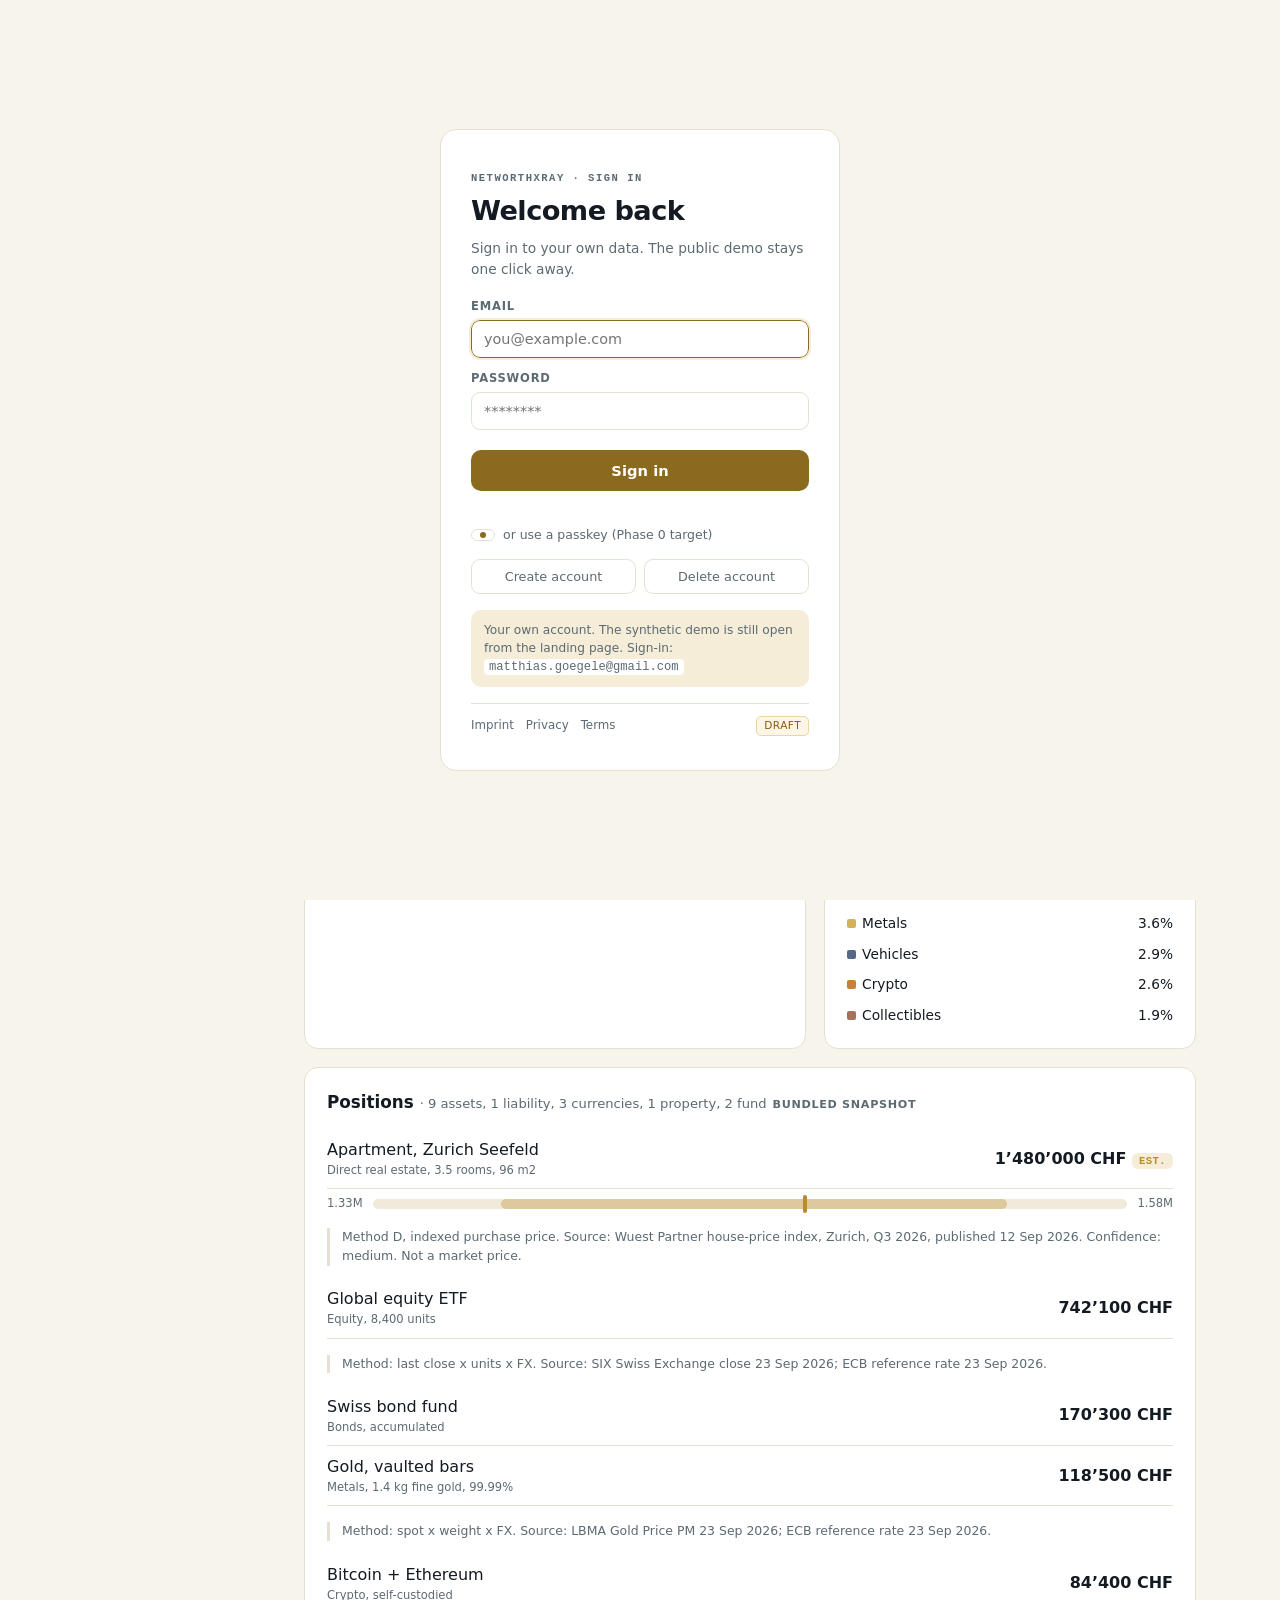
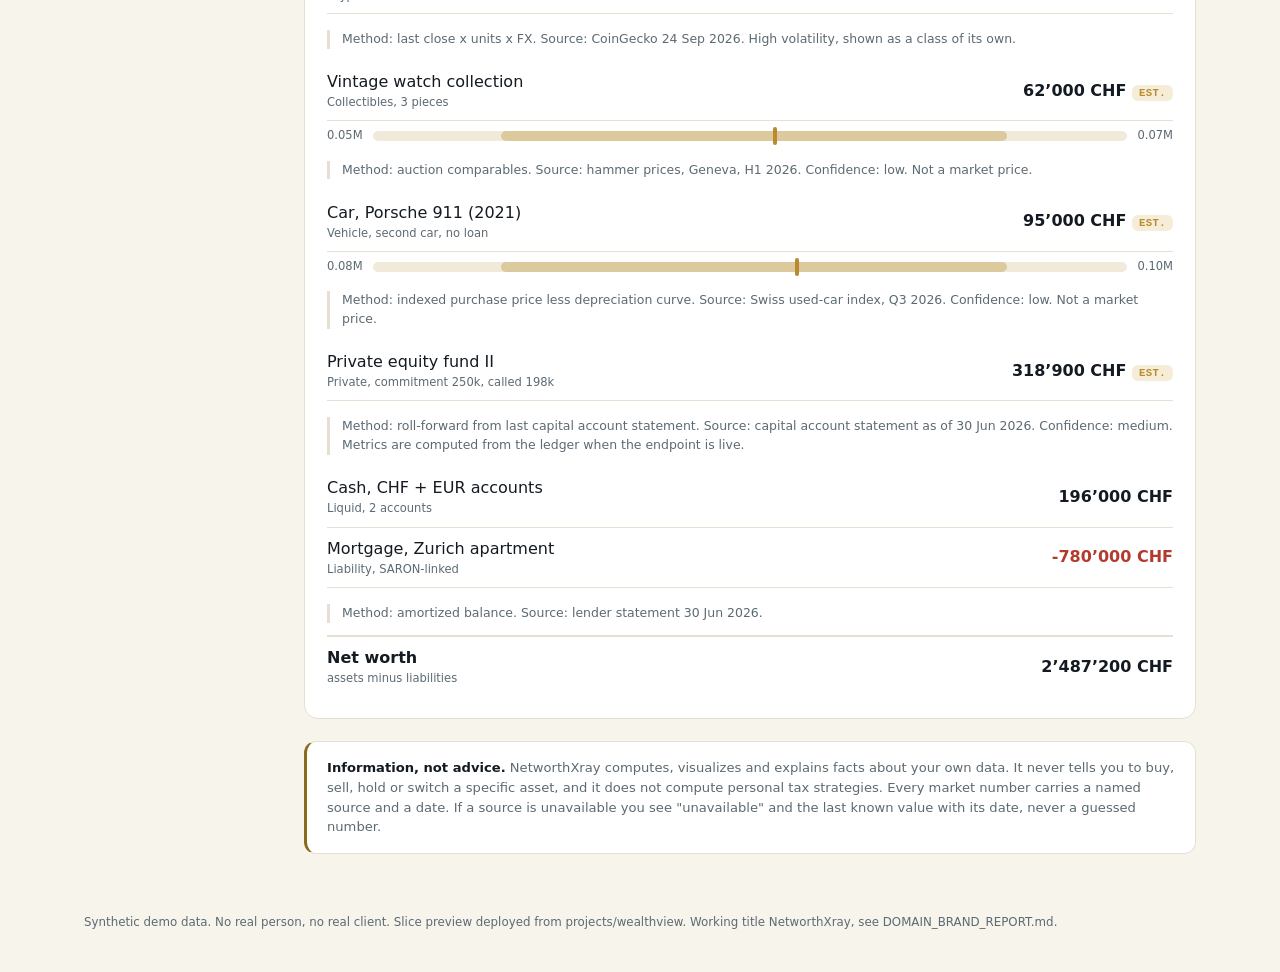
==== commit da7d2a70: "redesign: gold/blue palette to match the mark (#232)" ====
--- a/app.html
+++ b/app.html
@@ -15,15 +15,26 @@
 <meta name="description" content="NetworthXray app: the personal wealth cockpit behind the sign-in. Net worth, allocation, valuations across currencies, a Swiss tax pack, all with method, source and date.">
 <style>
   :root{
-    --pine:#1F5E4C; --pine-soft:#E7F0EA; --paper:#F6F4EE; --card:#FFFFFF;
-    --ink:#17201C; --muted:#5C6A62; --line:#E4E0D4;
+    /* NetworthXray palette: gold + blue, matching the mark (navy ground, gold
+       ring, gold/blue chart). --pine is the ACCENT token; loadBrand() overrides
+       it from brand.config.json's b2c accent, so the default here is the same
+       gold the config carries, not the old green. --blue is the fixed second
+       brand colour, borrowed from the mark's chart line. */
+    --pine:#8A6A1E; --pine-soft:#F5EDD8; --blue:#2F5FA8; --blue-soft:#E7EDF8;
+    --navy:#0B1220;
+    --paper:#F7F4EC; --card:#FFFFFF;
+    --ink:#141A22; --muted:#5C6A72; --line:#E5E0D2;
     --est:#B98A2E; --est-soft:#F5EDD8; --pos:#2E6B3E; --neg:#B23A2E;
+    --shadow:0 1px 2px rgba(11,18,32,.05),0 10px 28px -14px rgba(11,18,32,.20);
   }
   *{box-sizing:border-box;}
   body{margin:0;background:var(--paper);color:var(--ink);
     font-family:system-ui,-apple-system,"Segoe UI",sans-serif;line-height:1.5;}
   .num{font-variant-numeric:tabular-nums;}
   header{border-bottom:1px solid var(--line);background:var(--card);position:sticky;top:0;z-index:20;}
+  /* The mark's two-tone chart, as a hairline: gold to blue. */
+  header::before{content:"";display:block;height:3px;
+    background:linear-gradient(90deg,var(--pine),var(--blue));}
   .bar{max-width:1160px;margin:0 auto;padding:13px 24px;display:flex;align-items:center;gap:16px;}
   .brand{display:inline-flex;align-items:center;gap:8px;font-weight:700;letter-spacing:-.01em;font-size:1.05rem;}
   .brand .mk{width:24px;height:24px;border-radius:6px;display:block;}
@@ -112,7 +123,7 @@
   input:focus,select:focus{outline:2px solid var(--pine-soft);border-color:var(--pine);}
   .btn{margin-top:16px;padding:11px 18px;border:0;border-radius:10px;background:var(--pine);
     color:#fff;font-size:.88rem;font-weight:600;cursor:pointer;font-family:inherit;}
-  .btn:hover{background:#194b3d;}
+  .btn:hover{background:#6E5415;}
   .btn.ghost{background:#fff;color:var(--muted);border:1px solid var(--line);}
   .tag{font-size:.68rem;font-family:ui-monospace,monospace;background:var(--pine-soft);
     color:var(--pine);padding:2px 7px;border-radius:6px;}
@@ -140,13 +151,13 @@
   .gapbar .gl:last-child{border-bottom:0;}
   @media(max-width:820px){.gapbar .gl{grid-template-columns:1fr;gap:4px;}}
   .gapbar .track{position:relative;height:22px;background:#EFEAD9;border-radius:6px;overflow:hidden;}
-  .gapbar .cur{position:absolute;top:0;bottom:0;background:rgba(31,94,76,.22);}
+  .gapbar .cur{position:absolute;top:0;bottom:0;background:rgba(138,106,30,.22);}
   .gapbar .tgt{position:absolute;top:-3px;bottom:-3px;width:3px;background:var(--pine);border-radius:2px;}
   .gapbar .delta{font-variant-numeric:tabular-nums;font-weight:600;text-align:right;}
   .gapbar .delta.over{color:var(--est);} .gapbar .delta.under{color:var(--neg);}
   .gapbar .delta.matched{color:var(--pos);}
   .rep{margin-top:8px;border:1px solid var(--line);border-radius:12px;padding:18px 20px;
-    background:#FCFBF7;font-size:.87rem;line-height:1.6;}
+    background:#FBF8F0;font-size:.87rem;line-height:1.6;}
   .rep h3{margin:14px 0 6px;font-size:.82rem;font-family:ui-monospace,monospace;letter-spacing:.08em;
     text-transform:uppercase;color:var(--pine);}
   .rep h3:first-child{margin-top:0;}
@@ -164,7 +175,7 @@
   .gate p{color:var(--muted);font-size:.86rem;margin:.2rem 0 18px;}
   .gate .go{margin-top:20px;width:100%;padding:12px;border:0;border-radius:10px;
     background:var(--pine);color:#fff;font-size:.92rem;font-weight:600;cursor:pointer;font-family:inherit;}
-  .gate .go:hover{background:#194b3d;}
+  .gate .go:hover{background:#6E5415;}
   .gate .hint{margin-top:16px;font-size:.76rem;color:var(--muted);
     background:var(--est-soft);border-radius:10px;padding:11px 13px;}
   .gate .hint code{font-family:ui-monospace,monospace;background:#fff;padding:1px 5px;border-radius:4px;}
@@ -986,15 +997,15 @@
   // balance sheet rather than four broad buckets. `liability` is not an asset
   // class and is excluded from every share computation.
   var CLASSES = {
-    equity:{k:"class.equity", color:"#2E6B3E"},
-    bonds:{k:"class.bonds", color:"#5C8A6A"},
-    realestate:{k:"class.realestate", color:"#1F5E4C"},
-    private:{k:"class.private", color:"#B98A2E"},
-    crypto:{k:"class.crypto", color:"#8A6FB0"},
-    metals:{k:"class.metals", color:"#A78B4B"},
-    collectibles:{k:"class.collectibles", color:"#9A6B4F"},
-    vehicles:{k:"class.vehicles", color:"#4E6E8E"},
-    cash:{k:"class.cash", color:"#6C8F86"},
+    equity:{k:"class.equity", color:"#2F5FA8"},
+    bonds:{k:"class.bonds", color:"#6E93CC"},
+    realestate:{k:"class.realestate", color:"#B98A2E"},
+    private:{k:"class.private", color:"#7A5CA8"},
+    crypto:{k:"class.crypto", color:"#C77F3A"},
+    metals:{k:"class.metals", color:"#D4B25A"},
+    collectibles:{k:"class.collectibles", color:"#A8705A"},
+    vehicles:{k:"class.vehicles", color:"#55688A"},
+    cash:{k:"class.cash", color:"#9BB0C9"},
     liability:{k:"class.liability", color:"#B23A2E"}
   };
   // Min/max share of total assets used to sanity-check a new position, not a rule.
@@ -2823,9 +2834,9 @@
   // sums to the total the net-worth line already shows, so a band rests on the
   // same sourced, dated basis the point carries; there is no separate figure.
   var CLASS_COLORS=[
-    ["equity","#2f6f5e"],["bonds","#5b8ea8"],["realestate","#c8a15a"],
-    ["private","#8a6db0"],["crypto","#d08a3e"],["metals","#b8a04a"],
-    ["collectibles","#a8705a"],["vehicles","#7d8a92"],["cash","#6f8a6a"]
+    ["equity","#2F5FA8"],["bonds","#6E93CC"],["realestate","#B98A2E"],
+    ["private","#7A5CA8"],["crypto","#C77F3A"],["metals","#D4B25A"],
+    ["collectibles","#A8705A"],["vehicles","#55688A"],["cash","#9BB0C9"]
   ];
   function colorFor(code){
     for(var i=0;i<CLASS_COLORS.length;i++){if(CLASS_COLORS[i][0]===code){return CLASS_COLORS[i][1];}}
@@ -3031,28 +3042,46 @@
       return '<div class="row"><div class="l"><small>'+esc(T("checkin.history.flagged",
         {event:T("checkin.event."+a.event_code), date:a.answered_on||""}))+'</small></div></div>';}).join("");
   }
+  // Paint the catalogue + (optional) stored answers. Shared by the live API
+  // response and the bundled offline fallback, so the view renders the same.
+  function ckPaint(d){
+    var box=document.getElementById("ckEvents");
+    if(box){
+      box.innerHTML=(d.events||[]).map(function(ev){
+        return '<div class="row"><div class="l"><button class="chip" data-event="'+esc(ev.code)+'">'+
+          esc(T(ev.name_key))+'</button></div></div>';}).join("");
+      box.querySelectorAll("button[data-event]").forEach(function(b){
+        b.addEventListener("click",function(){
+          // Offline: the bundled config already carries the consequences, so
+          // render them straight away; online the POST also records the answer.
+          var ev=(d.events||[]).filter(function(e){return e.code===b.getAttribute("data-event");})[0];
+          if(ev) ckRenderMapped({code:ev.code,name_key:ev.name_key,consequences:ev.consequences||[]});
+          ckAnswer(b.getAttribute("data-event"));
+        });
+      });
+    }
+    var ref=d.reference||{};
+    var rf=document.getElementById("ckRef");
+    if(rf){rf.textContent=T("checkin.reference.line",{source:ref.source||"",as_of:ref.as_of||""});}
+    ckRenderMapped(null);
+    ckRenderHistory(d.answers||[]);
+  }
   function loadCheckin(){
     var tag=document.getElementById("ckTag");
     return fetch("api/checkins",{cache:"no-store"}).then(function(r){return r.json();})
       .then(function(d){
-        if(!d || !d.ok) { if(tag){tag.textContent=T("checkin.tag.offline");tag.style.color="var(--muted)";} return false; }
+        if(!d || !d.ok) { throw new Error("offline"); }
         if(tag){tag.textContent=T("checkin.tag.ok");tag.style.color="var(--pine)";}
-        var ref=d.reference||{};
-        var rf=document.getElementById("ckRef");
-        if(rf){rf.textContent=T("checkin.reference.line",{source:ref.source||"",as_of:ref.as_of||""});}
-        var box=document.getElementById("ckEvents");
-        if(box){
-          box.innerHTML=(d.events||[]).map(function(ev){
-            return '<div class="row"><div class="l"><button class="chip" data-event="'+esc(ev.code)+'">'+
-              esc(T(ev.name_key))+'</button></div></div>';}).join("");
-          box.querySelectorAll("button[data-event]").forEach(function(b){
-            b.addEventListener("click",function(){ ckAnswer(b.getAttribute("data-event")); });
-          });
-        }
-        ckRenderMapped(null);
-        ckRenderHistory(d.answers||[]);
+        ckPaint(d);
         return true;
-      }).catch(function(){if(tag){tag.textContent=T("checkin.tag.offline");}return false;});
+      }).catch(function(){
+        // No live backend: fall back to the bundled catalogue so the view still
+        // renders (the events + consequences live in checkins.config.json).
+        if(tag){tag.textContent=T("checkin.tag.offline");tag.style.color="var(--muted)";}
+        return fetch("checkins.config.json",{cache:"no-store"}).then(function(r){return r.json();})
+          .then(function(d){ ckPaint(d||{}); return true; })
+          .catch(function(){ return false; });
+      });
   }
   function ckAnswer(code){
     if(!code) return;
